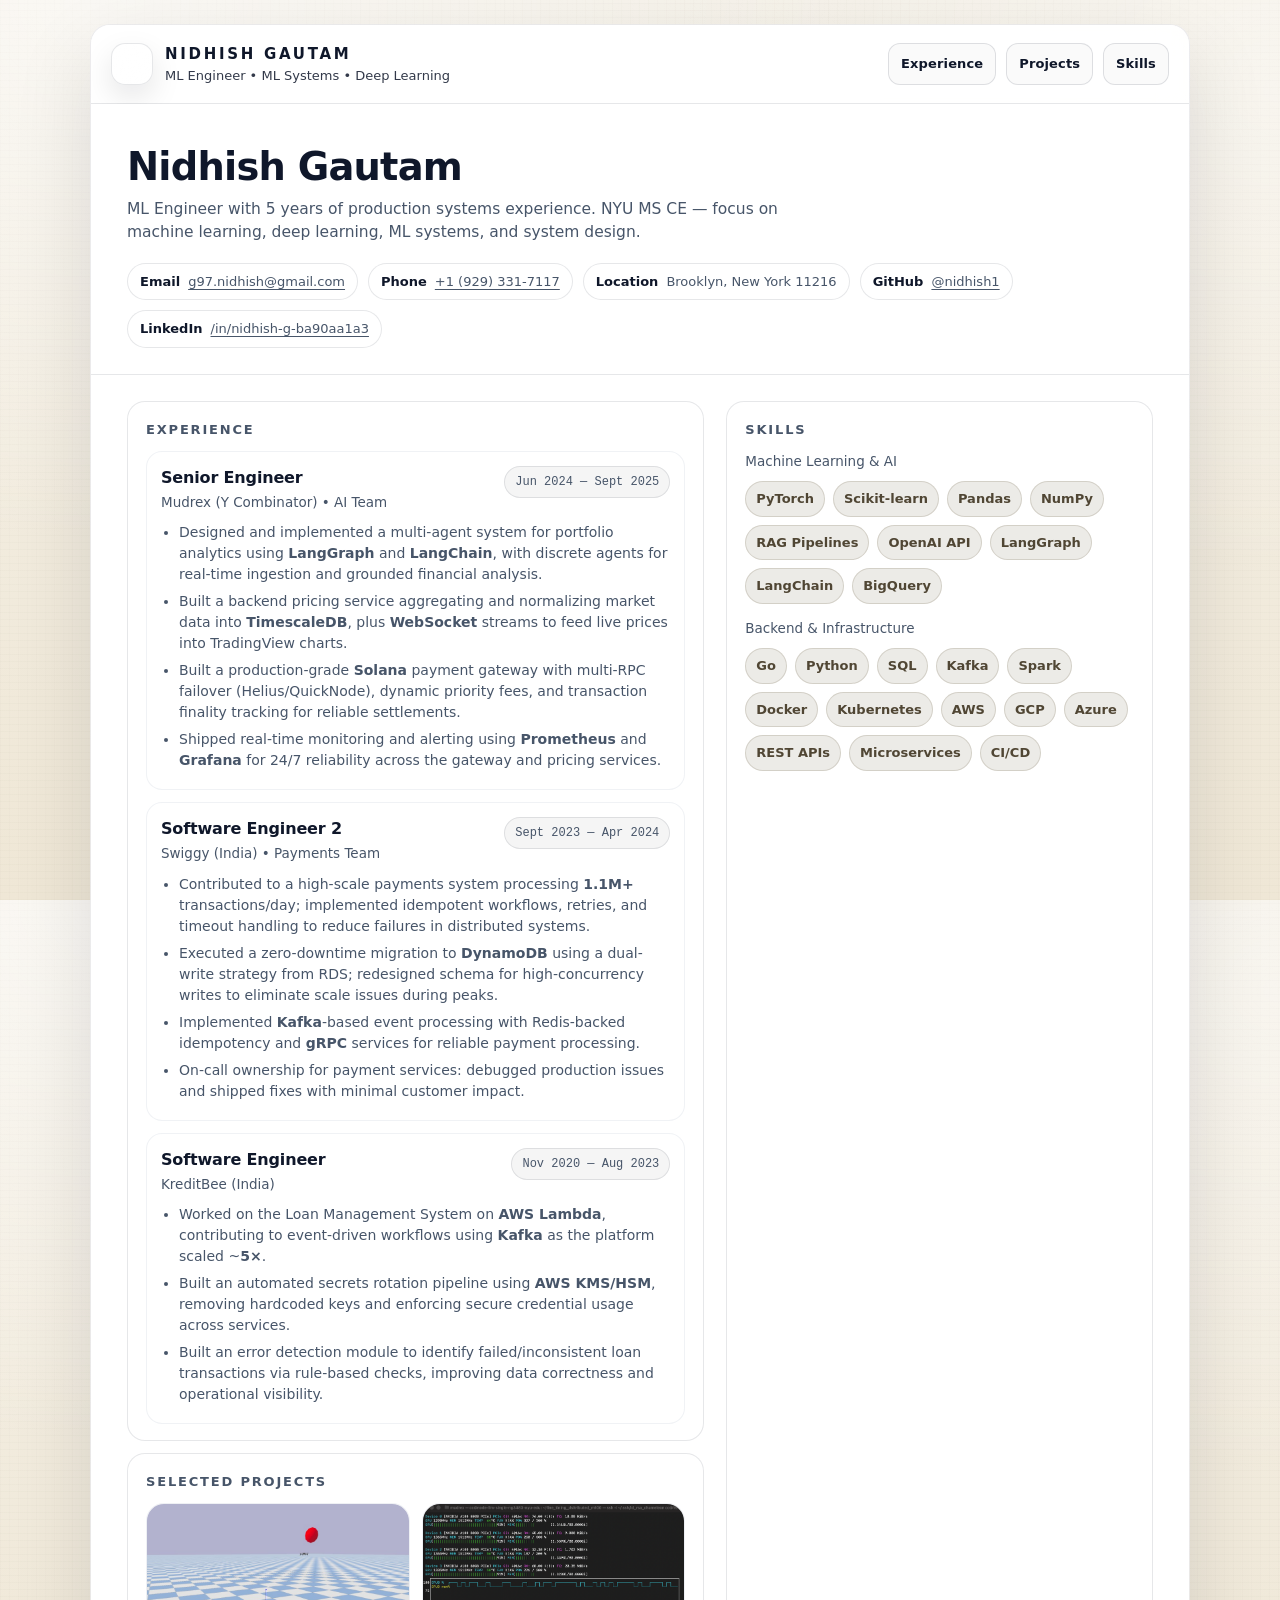
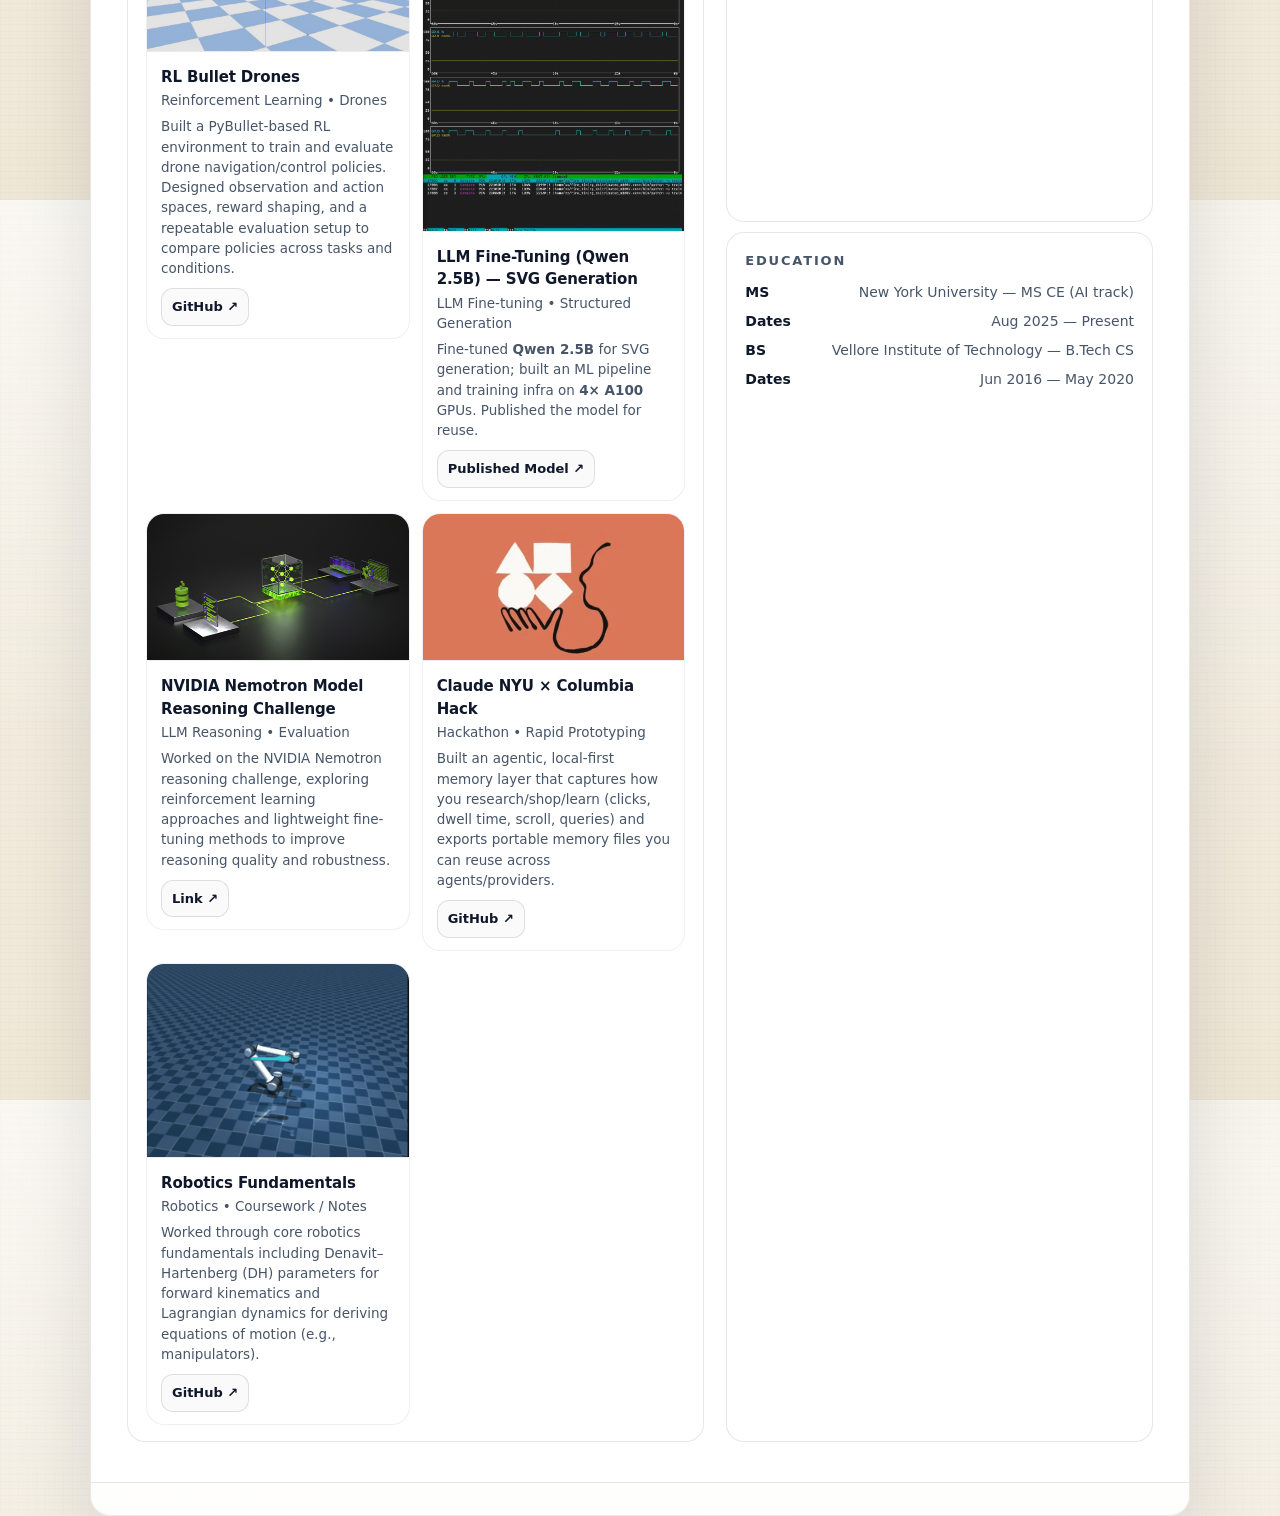
==== index.html @ 2f648dee "Update NYU degree wording" ====
<!DOCTYPE html>
<html lang="en">
<head>
  <meta charset="UTF-8" />
  <meta name="viewport" content="width=device-width, initial-scale=1" />
  <meta name="description" content="Professional resume website template." />
  <meta http-equiv="Cache-Control" content="no-store" />
  <meta http-equiv="Pragma" content="no-cache" />
  <title>Nidhish Gautam — Resume</title>
  <style>
    :root {
      color-scheme: light;
      --bg: #f5f1e8;
      --bg2: #efe7d6;
      --surface: rgba(255, 255, 255, 0.92);
      --surface2: rgba(255, 255, 255, 0.86);
      --text: #0f172a;
      --muted: #475569;
      --border: rgba(15, 23, 42, 0.1);
      --shadow: 0 30px 80px rgba(2, 6, 23, 0.12);
      --brand: #7c6f57;
      --brand2: #6a5f4a;
      --chip: rgba(124, 111, 87, 0.14);
      --chipBorder: rgba(124, 111, 87, 0.22);
      --ring: rgba(124, 111, 87, 0.35);
      --radius: 20px;
      --mono: ui-monospace, SFMono-Regular, Menlo, Monaco, Consolas, "Liberation Mono", "Courier New", monospace;
      --sans: ui-sans-serif, system-ui, -apple-system, Segoe UI, Roboto, Helvetica, Arial, "Apple Color Emoji", "Segoe UI Emoji";
    }

    * { box-sizing: border-box; }
    html, body { height: 100%; }
    body {
      margin: 0;
      font-family: var(--sans);
      color: var(--text);
      line-height: 1.5;
      background:
        radial-gradient(1200px 900px at 10% 0%, rgba(255, 255, 255, 0.55), transparent 60%),
        radial-gradient(1000px 800px at 100% 10%, rgba(255, 255, 255, 0.35), transparent 60%),
        repeating-linear-gradient(0deg, rgba(124, 111, 87, 0.028) 0 1px, transparent 1px 7px),
        repeating-linear-gradient(90deg, rgba(124, 111, 87, 0.02) 0 1px, transparent 1px 9px),
        linear-gradient(180deg, var(--bg), var(--bg2));
      padding: 24px;
    }

    a { color: inherit; text-decoration-thickness: 1px; text-underline-offset: 3px; }
    a:focus-visible, button:focus-visible {
      outline: 3px solid var(--ring);
      outline-offset: 2px;
      border-radius: 10px;
    }

    .wrap {
      max-width: 1100px;
      margin: 0 auto;
      border-radius: var(--radius);
      overflow: clip;
      box-shadow: var(--shadow);
      border: 1px solid rgba(15, 23, 42, 0.08);
      background:
        radial-gradient(900px 600px at 20% 0%, rgba(255, 255, 255, 0.9), rgba(255, 255, 255, 0.55)),
        linear-gradient(180deg, rgba(255, 255, 255, 0.75), rgba(255, 255, 255, 0.35));
    }

    .topbar {
      display: flex;
      justify-content: space-between;
      gap: 14px;
      align-items: center;
      padding: 18px 20px;
      background: rgba(255, 255, 255, 0.75);
      color: var(--text);
      backdrop-filter: blur(14px);
      border-bottom: 1px solid var(--border);
    }

    .brand {
      display: flex;
      align-items: center;
      gap: 12px;
      min-width: 0;
    }

    .mark {
      width: 42px;
      height: 42px;
      border-radius: 14px;
      background: radial-gradient(circle at 30% 30%, rgba(255, 255, 255, 0.95), rgba(255, 255, 255, 0.55));
      border: 1px solid rgba(15, 23, 42, 0.10);
      box-shadow: 0 12px 30px rgba(2, 6, 23, 0.10);
      flex: 0 0 auto;
    }

    .brand h1 {
      margin: 0;
      font-size: 15px;
      letter-spacing: 0.18em;
      text-transform: uppercase;
      white-space: nowrap;
      overflow: hidden;
      text-overflow: ellipsis;
    }

    .brand p {
      margin: 0;
      font-size: 13px;
      opacity: 0.85;
      white-space: nowrap;
      overflow: hidden;
      text-overflow: ellipsis;
    }

    .actions {
      display: flex;
      align-items: center;
      gap: 10px;
      flex-wrap: wrap;
      justify-content: flex-end;
    }

    .btn {
      appearance: none;
      border: 1px solid rgba(15, 23, 42, 0.12);
      background: rgba(2, 6, 23, 0.02);
      color: var(--text);
      padding: 10px 12px;
      border-radius: 12px;
      font-size: 13px;
      font-weight: 600;
      letter-spacing: 0.01em;
      cursor: pointer;
      transition: transform 120ms ease, background 120ms ease, border-color 120ms ease;
      text-decoration: none;
      display: inline-flex;
      align-items: center;
      gap: 8px;
    }

    .btn:hover { transform: translateY(-1px); background: rgba(2, 6, 23, 0.04); border-color: rgba(124, 111, 87, 0.28); }
    .btn.primary {
      background: rgba(2, 6, 23, 0.06);
      border-color: rgba(15, 23, 42, 0.14);
      color: var(--text);
    }

    .sheet {
      background: var(--surface);
      backdrop-filter: blur(18px);
    }

    .hero {
      padding: 42px 36px 26px;
      border-bottom: 1px solid var(--border);
    }

    .hero h2 {
      margin: 0;
      font-size: clamp(28px, 3vw, 40px);
      line-height: 1.1;
      letter-spacing: -0.02em;
    }

    .hero .headline {
      margin-top: 10px;
      max-width: 70ch;
      color: var(--muted);
      font-size: 15.5px;
    }

    .meta {
      margin-top: 18px;
      display: flex;
      flex-wrap: wrap;
      gap: 10px;
    }

    .pill {
      display: inline-flex;
      align-items: center;
      gap: 8px;
      padding: 8px 12px;
      border-radius: 999px;
      background: rgba(255, 255, 255, 0.65);
      border: 1px solid var(--border);
      font-size: 13px;
      color: var(--muted);
    }

    .pill b { color: var(--text); font-weight: 650; }
    .pill code { font-family: var(--mono); font-size: 12px; }

    .grid {
      display: grid;
      grid-template-columns: 1.15fr 0.85fr;
      gap: 22px;
      padding: 26px 36px 40px;
    }

    .card {
      background: var(--surface2);
      border: 1px solid var(--border);
      border-radius: 18px;
      padding: 18px 18px 16px;
    }

    .card h3 {
      margin: 0 0 12px;
      font-size: 13px;
      text-transform: uppercase;
      letter-spacing: 0.14em;
      color: var(--muted);
    }

    .item {
      padding: 14px 14px 12px;
      border-radius: 16px;
      border: 1px solid rgba(148, 163, 184, 0.14);
      background: rgba(255, 255, 255, 0.72);
      transition: transform 140ms ease, box-shadow 140ms ease, border-color 140ms ease;
    }

    .item:hover { transform: translateY(-2px); box-shadow: 0 18px 60px rgba(2, 6, 23, 0.10); border-color: rgba(124, 111, 87, 0.28); }
    .item + .item { margin-top: 12px; }

    .row {
      display: flex;
      justify-content: space-between;
      align-items: flex-start;
      gap: 10px;
      flex-wrap: wrap;
    }

    .role { font-weight: 700; letter-spacing: -0.01em; }
    .place { color: var(--muted); font-size: 13.5px; margin-top: 2px; }
    .dates {
      font-family: var(--mono);
      font-size: 12px;
      color: var(--muted);
      background: rgba(2, 6, 23, 0.04);
      border: 1px solid var(--border);
      padding: 6px 10px;
      border-radius: 999px;
      white-space: nowrap;
    }

    .bullets {
      margin: 10px 0 0;
      padding: 0 0 0 18px;
      color: var(--muted);
      font-size: 14px;
    }

    .bullets li { margin: 6px 0; }
    .chips { display: flex; flex-wrap: wrap; gap: 8px; }
    .chip {
      display: inline-flex;
      align-items: center;
      padding: 7px 10px;
      border-radius: 999px;
      background: var(--chip);
      border: 1px solid var(--chipBorder);
      color: rgba(72, 61, 42, 0.95);
      font-size: 13px;
      font-weight: 650;
    }

    .projectsGrid {
      display: grid;
      grid-template-columns: repeat(auto-fit, minmax(240px, 1fr));
      gap: 12px;
      align-items: start;
    }

    .projectCard {
      border: 1px solid rgba(148, 163, 184, 0.16);
      border-radius: 18px;
      background: rgba(255, 255, 255, 0.78);
      overflow: clip;
      transition: transform 140ms ease, box-shadow 140ms ease, border-color 140ms ease;
    }

    .projectCard:hover {
      transform: translateY(-2px);
      box-shadow: 0 18px 60px rgba(2, 6, 23, 0.10);
      border-color: rgba(124, 111, 87, 0.28);
    }

    .projectThumb {
      aspect-ratio: 16 / 9;
      border-bottom: 1px solid rgba(15, 23, 42, 0.08);
      background:
        radial-gradient(900px 400px at 20% 0%, rgba(255, 255, 255, 0.8), rgba(255, 255, 255, 0.2)),
        repeating-linear-gradient(0deg, rgba(124, 111, 87, 0.03) 0 1px, transparent 1px 7px),
        repeating-linear-gradient(90deg, rgba(124, 111, 87, 0.02) 0 1px, transparent 1px 9px),
        linear-gradient(180deg, rgba(255, 255, 255, 0.55), rgba(255, 255, 255, 0.25));
      display: grid;
      place-items: center;
      color: rgba(71, 85, 105, 0.95);
      font-weight: 750;
      letter-spacing: 0.08em;
      text-transform: uppercase;
      font-size: 12px;
    }

    .projectThumb img {
      width: 100%;
      height: 100%;
      object-fit: cover;
      display: block;
    }

    .projectBody { padding: 14px 14px 12px; }
    .projectTitle { margin: 0; font-size: 15px; letter-spacing: -0.01em; }
    .projectNote {
      margin: 6px 0 0;
      color: var(--muted);
      font-size: 13.5px;
      display: block;
      overflow: visible;
    }
    .projectMeta { margin-top: 10px; display: flex; flex-wrap: wrap; gap: 8px; }
    .projectLink {
      display: inline-flex;
      align-items: center;
      gap: 8px;
      padding: 8px 10px;
      border-radius: 12px;
      border: 1px solid rgba(15, 23, 42, 0.12);
      background: rgba(2, 6, 23, 0.02);
      color: var(--text);
      text-decoration: none;
      font-size: 13px;
      font-weight: 650;
      transition: background 120ms ease, border-color 120ms ease, transform 120ms ease;
    }
    .projectLink:hover { background: rgba(2, 6, 23, 0.04); border-color: rgba(124, 111, 87, 0.28); transform: translateY(-1px); }

    .twoCol { display: grid; grid-template-columns: 1fr; gap: 12px; }
    .mini { display: grid; gap: 10px; }

    .kv {
      display: grid;
      gap: 8px;
      font-size: 14px;
      color: var(--muted);
    }

    .kv .line { display: flex; align-items: baseline; justify-content: space-between; gap: 12px; }
    .kv .k { font-weight: 700; color: var(--text); }

    .footer {
      padding: 16px 20px;
      border-top: 1px solid var(--border);
      background: rgba(255, 255, 255, 0.75);
      color: var(--muted);
      display: flex;
      justify-content: space-between;
      gap: 10px;
      flex-wrap: wrap;
      backdrop-filter: blur(14px);
      font-size: 13px;
    }

    .footer code { font-family: var(--mono); font-size: 12px; }

    @media (max-width: 920px) {
      .grid { grid-template-columns: 1fr; }
      .hero { padding: 36px 18px 22px; }
      .grid { padding: 22px 18px 34px; }
    }

    @media print {
      body { background: white; padding: 0; }
      .wrap { box-shadow: none; border: none; }
      .topbar, .footer { display: none; }
      .sheet { background: white; }
      .card { background: white; }
      .item { background: white; box-shadow: none; }
      a { text-decoration: none; }
    }
  </style>
</head>
<body>
  <div class="wrap">
    <header class="topbar" role="banner" aria-label="Top navigation">
      <div class="brand">
        <div class="mark" aria-hidden="true"></div>
        <div style="min-width:0">
          <h1>Nidhish Gautam</h1>
          <p>ML Engineer • ML Systems • Deep Learning</p>
        </div>
      </div>
            <nav class="actions" aria-label="Quick actions">
              <a class="btn" href="#work">Experience</a>
              <a class="btn" href="#projects">Projects</a>
              <a class="btn" href="#skills">Skills</a>
            </nav>
          </header>

    <main class="sheet" role="main">
      <section class="hero" aria-label="Summary">
        <h2>Nidhish Gautam</h2>
        <p class="headline">
          ML Engineer with 5 years of production systems experience. NYU MS CE — focus on machine learning, deep learning, ML systems, and system design.
        </p>
        <div class="meta" aria-label="Contact details">
          <span class="pill"><b>Email</b> <a href="mailto:g97.nidhish@gmail.com">g97.nidhish@gmail.com</a></span>
          <span class="pill"><b>Phone</b> <a href="tel:+19293317117">+1 (929) 331-7117</a></span>
          <span class="pill"><b>Location</b> Brooklyn, New York 11216</span>
          <span class="pill"><b>GitHub</b> <a href="https://github.com/nidhish1" target="_blank" rel="noreferrer">@nidhish1</a></span>
          <span class="pill"><b>LinkedIn</b> <a href="https://www.linkedin.com/in/nidhish-g-ba90aa1a3" target="_blank" rel="noreferrer">/in/nidhish-g-ba90aa1a3</a></span>
        </div>
      </section>

      <section class="grid" aria-label="Main content">
        <div class="twoCol">
          <section class="card" id="work" aria-label="Experience">
            <h3>Experience</h3>

            <article class="item">
              <div class="row">
                <div>
                  <div class="role">Senior Engineer</div>
                  <div class="place">Mudrex (Y Combinator) • AI Team</div>
                </div>
                <div class="dates">Jun 2024 — Sept 2025</div>
              </div>
              <ul class="bullets">
                <li>Designed and implemented a multi-agent system for portfolio analytics using <b>LangGraph</b> and <b>LangChain</b>, with discrete agents for real-time ingestion and grounded financial analysis.</li>
                <li>Built a backend pricing service aggregating and normalizing market data into <b>TimescaleDB</b>, plus <b>WebSocket</b> streams to feed live prices into TradingView charts.</li>
                <li>Built a production-grade <b>Solana</b> payment gateway with multi-RPC failover (Helius/QuickNode), dynamic priority fees, and transaction finality tracking for reliable settlements.</li>
                <li>Shipped real-time monitoring and alerting using <b>Prometheus</b> and <b>Grafana</b> for 24/7 reliability across the gateway and pricing services.</li>
              </ul>
            </article>

            <article class="item">
              <div class="row">
                <div>
                  <div class="role">Software Engineer 2</div>
                  <div class="place">Swiggy (India) • Payments Team</div>
                </div>
                <div class="dates">Sept 2023 — Apr 2024</div>
              </div>
              <ul class="bullets">
                <li>Contributed to a high-scale payments system processing <b>1.1M+</b> transactions/day; implemented idempotent workflows, retries, and timeout handling to reduce failures in distributed systems.</li>
                <li>Executed a zero-downtime migration to <b>DynamoDB</b> using a dual-write strategy from RDS; redesigned schema for high-concurrency writes to eliminate scale issues during peaks.</li>
                <li>Implemented <b>Kafka</b>-based event processing with Redis-backed idempotency and <b>gRPC</b> services for reliable payment processing.</li>
                <li>On-call ownership for payment services: debugged production issues and shipped fixes with minimal customer impact.</li>
              </ul>
            </article>

            <article class="item">
              <div class="row">
                <div>
                  <div class="role">Software Engineer</div>
                  <div class="place">KreditBee (India)</div>
                </div>
                <div class="dates">Nov 2020 — Aug 2023</div>
              </div>
              <ul class="bullets">
                <li>Worked on the Loan Management System on <b>AWS Lambda</b>, contributing to event-driven workflows using <b>Kafka</b> as the platform scaled ~<b>5×</b>.</li>
                <li>Built an automated secrets rotation pipeline using <b>AWS KMS/HSM</b>, removing hardcoded keys and enforcing secure credential usage across services.</li>
                <li>Built an error detection module to identify failed/inconsistent loan transactions via rule-based checks, improving data correctness and operational visibility.</li>
              </ul>
            </article>
          </section>

          <section class="card" id="projects" aria-label="Projects">
            <h3>Selected Projects</h3>

            <div class="projectsGrid" aria-label="Project cards">
              <article class="projectCard">
                <div class="projectThumb">
                  <img src="assets/rl-bullet-drones.png" alt="RL Bullet Drones simulation screenshot" />
                </div>
                <div class="projectBody">
                  <h4 class="projectTitle">RL Bullet Drones</h4>
                  <div class="place">Reinforcement Learning • Drones</div>
                  <p class="projectNote">Built a PyBullet-based RL environment to train and evaluate drone navigation/control policies. Designed observation and action spaces, reward shaping, and a repeatable evaluation setup to compare policies across tasks and conditions.</p>
                  <div class="projectMeta" aria-label="Project links">
                    <a class="projectLink" href="https://github.com/nidhish1/bullet-drones" target="_blank" rel="noreferrer">GitHub ↗</a>
                  </div>
                </div>
              </article>

              <article class="projectCard">
                <div class="projectThumb">
                  <img src="assets/llm-fine-tune.png" alt="LLM fine-tuning project graphic" />
                </div>
                <div class="projectBody">
                  <h4 class="projectTitle">LLM Fine-Tuning (Qwen 2.5B) — SVG Generation</h4>
                  <div class="place">LLM Fine-tuning • Structured Generation</div>
                  <p class="projectNote">Fine-tuned <b>Qwen 2.5B</b> for SVG generation; built an ML pipeline and training infra on <b>4× A100</b> GPUs. Published the model for reuse.</p>
                  <div class="projectMeta" aria-label="Project links">
                    <a class="projectLink" href="https://www.kaggle.com/models/nidhish1010/finetune-svg-ng" target="_blank" rel="noreferrer">Published Model ↗</a>
                  </div>
                </div>
              </article>

              <article class="projectCard">
                <div class="projectThumb">
                  <img src="assets/nemotron-header.png" alt="NVIDIA Nemotron challenge header" />
                </div>
                <div class="projectBody">
                  <h4 class="projectTitle">NVIDIA Nemotron Model Reasoning Challenge</h4>
                  <div class="place">LLM Reasoning • Evaluation</div>
                  <p class="projectNote">Worked on the NVIDIA Nemotron reasoning challenge, exploring reinforcement learning approaches and lightweight fine-tuning methods to improve reasoning quality and robustness.</p>
                  <div class="projectMeta" aria-label="Project links">
                    <a class="projectLink" href="#" target="_blank" rel="noreferrer">Link ↗</a>
                  </div>
                </div>
              </article>

              <article class="projectCard">
                <div class="projectThumb">
                  <img src="assets/claude-nyu-columbia-hack.png" alt="Claude NYU × Columbia Hack project header" />
                </div>
                <div class="projectBody">
                  <h4 class="projectTitle">Claude NYU × Columbia Hack</h4>
                  <div class="place">Hackathon • Rapid Prototyping</div>
                  <p class="projectNote">Built an agentic, local-first memory layer that captures how you research/shop/learn (clicks, dwell time, scroll, queries) and exports portable memory files you can reuse across agents/providers.</p>
                  <div class="projectMeta" aria-label="Project links">
                    <a class="projectLink" href="https://github.com/nidhish1/nyuXcolumbiaHack" target="_blank" rel="noreferrer">GitHub ↗</a>
                  </div>
                </div>
              </article>

              <article class="projectCard">
                <div class="projectThumb">
                  <img src="assets/foundation-of-robotics.png" alt="Foundation of Robotics project screenshot" />
                </div>
                <div class="projectBody">
                  <h4 class="projectTitle">Robotics Fundamentals</h4>
                  <div class="place">Robotics • Coursework / Notes</div>
                  <p class="projectNote">Worked through core robotics fundamentals including Denavit–Hartenberg (DH) parameters for forward kinematics and Lagrangian dynamics for deriving equations of motion (e.g., manipulators).</p>
                  <div class="projectMeta" aria-label="Project links">
                    <a class="projectLink" href="https://github.com/nidhish1/foundation-of-robotics" target="_blank" rel="noreferrer">GitHub ↗</a>
                  </div>
                </div>
              </article>

            </div>
          </section>
        </div>

        <aside class="mini" aria-label="Sidebar">
          <section class="card" id="skills" aria-label="Skills">
            <h3>Skills</h3>
            <div class="place" style="margin:0 0 10px">Machine Learning &amp; AI</div>
            <div class="chips" aria-label="Machine learning and AI skills">
              <span class="chip">PyTorch</span>
              <span class="chip">Scikit-learn</span>
              <span class="chip">Pandas</span>
              <span class="chip">NumPy</span>
              <span class="chip">RAG Pipelines</span>
              <span class="chip">OpenAI API</span>
              <span class="chip">LangGraph</span>
              <span class="chip">LangChain</span>
              <span class="chip">BigQuery</span>
            </div>

            <div class="place" style="margin:14px 0 10px">Backend &amp; Infrastructure</div>
            <div class="chips" aria-label="Backend and infrastructure skills">
              <span class="chip">Go</span>
              <span class="chip">Python</span>
              <span class="chip">SQL</span>
              <span class="chip">Kafka</span>
              <span class="chip">Spark</span>
              <span class="chip">Docker</span>
              <span class="chip">Kubernetes</span>
              <span class="chip">AWS</span>
              <span class="chip">GCP</span>
              <span class="chip">Azure</span>
              <span class="chip">REST APIs</span>
              <span class="chip">Microservices</span>
              <span class="chip">CI/CD</span>
            </div>
          </section>

          <section class="card" aria-label="Education">
            <h3>Education</h3>
            <div class="kv">
              <div class="line"><span class="k">MS</span><span>New York University — MS CE (AI track)</span></div>
              <div class="line"><span class="k">Dates</span><span>Aug 2025 — Present</span></div>
              <div class="line"><span class="k">BS</span><span>Vellore Institute of Technology — B.Tech CS</span></div>
              <div class="line"><span class="k">Dates</span><span>Jun 2016 — May 2020</span></div>
            </div>
          </section>

        </aside>
      </section>
    </main>

    <footer class="footer" role="contentinfo">
    </footer>
  </div>
</body>
</html>
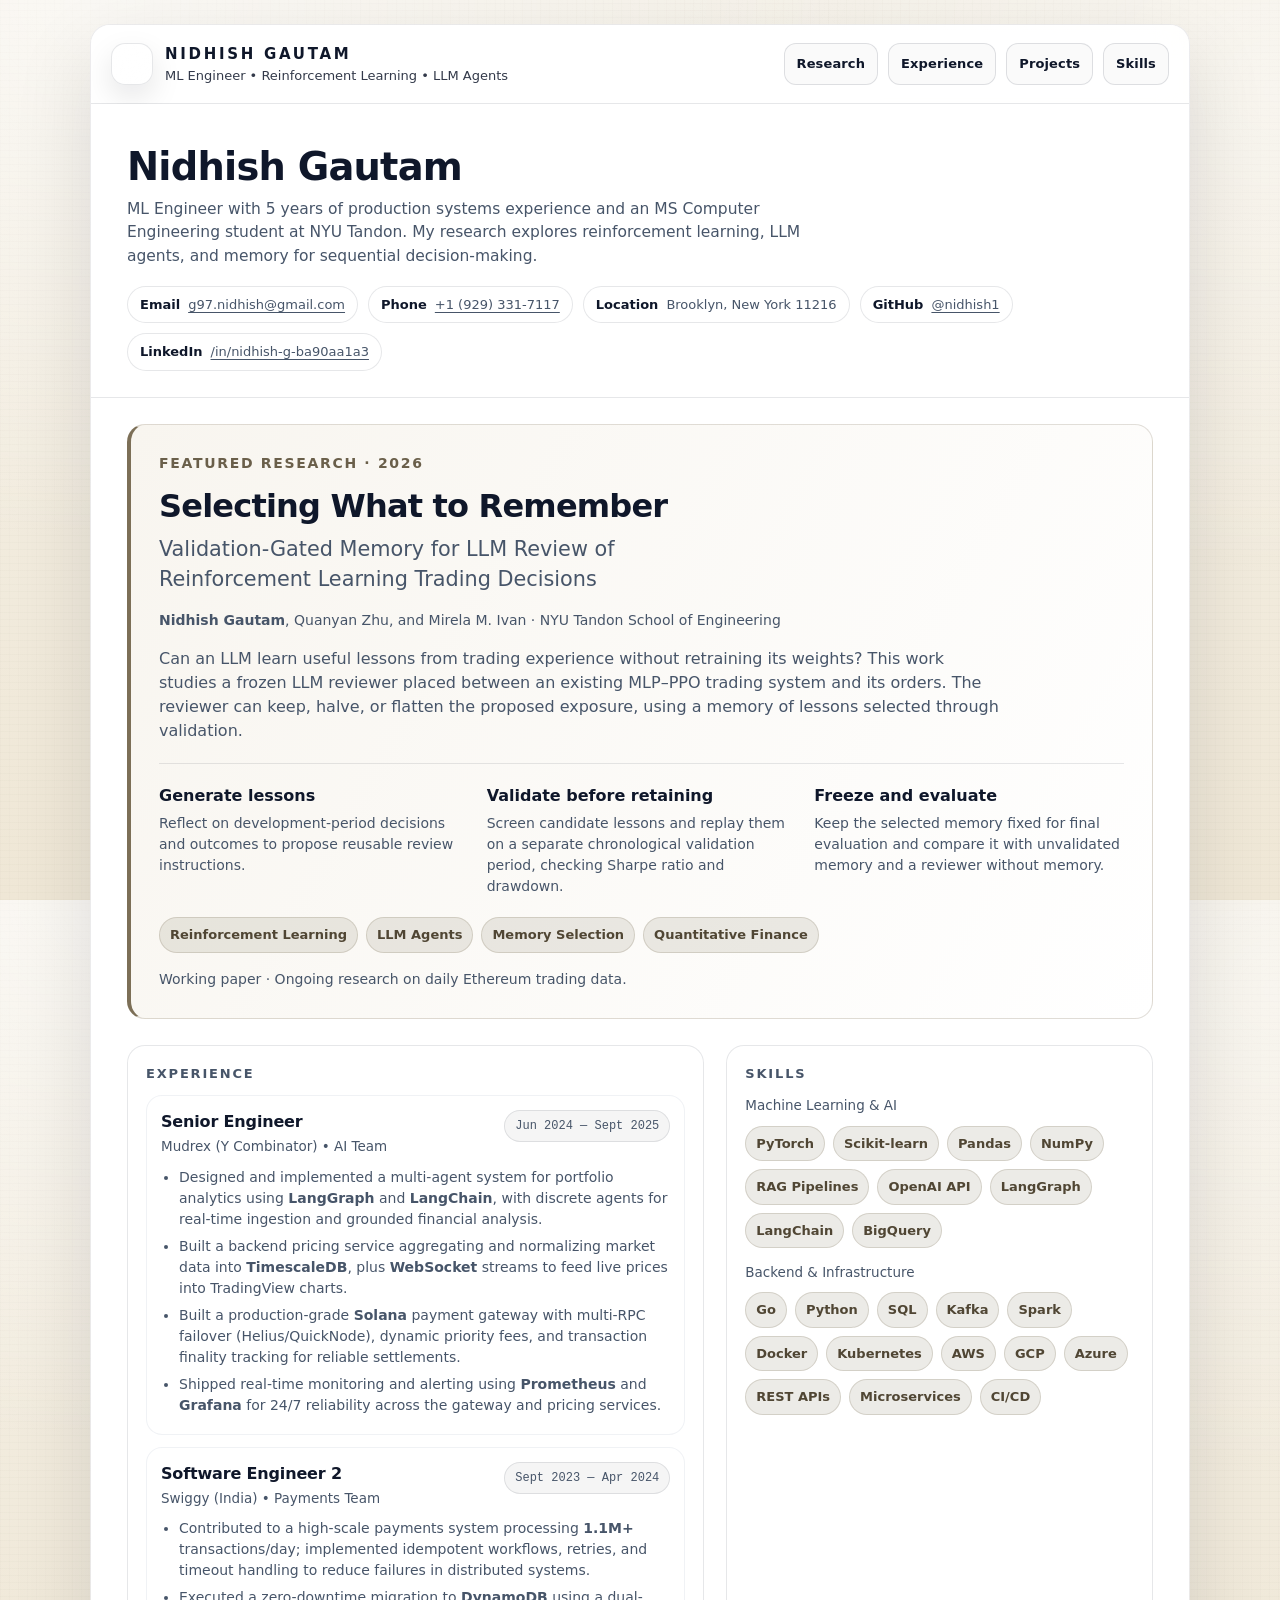
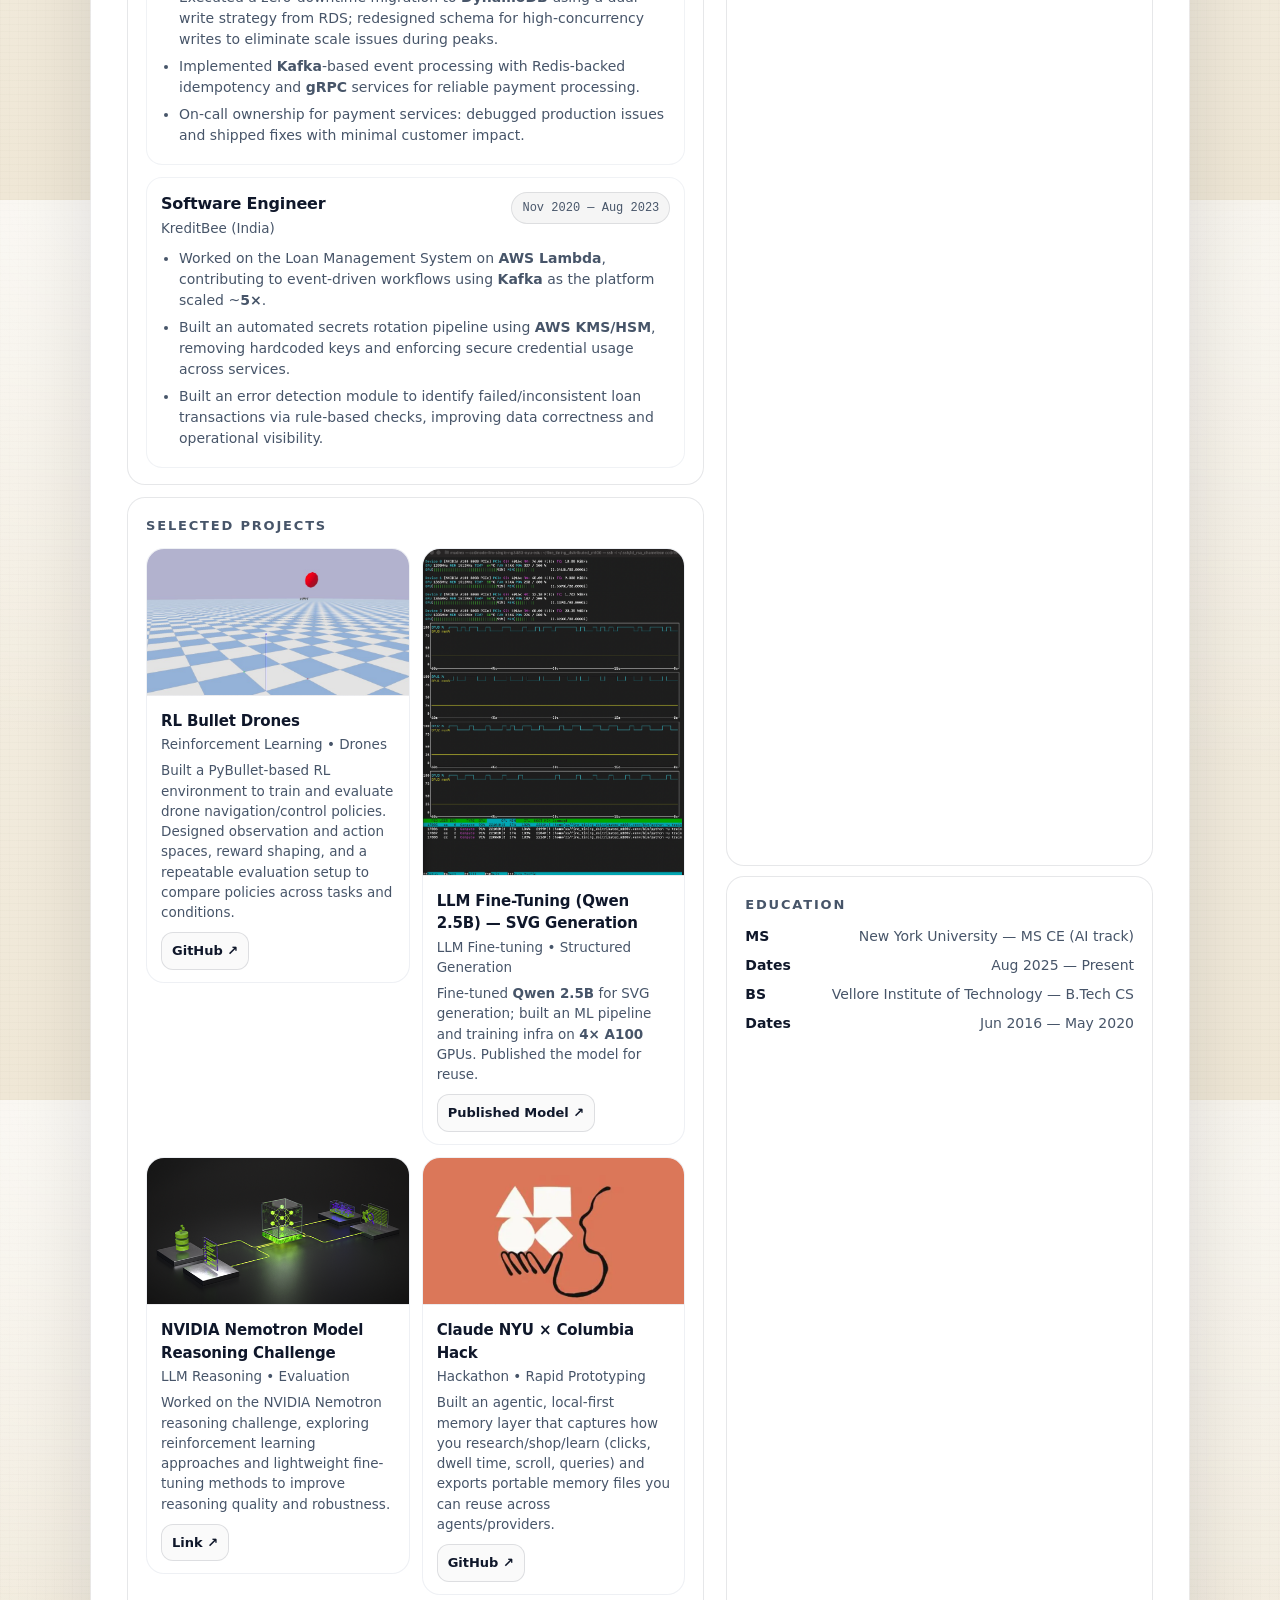
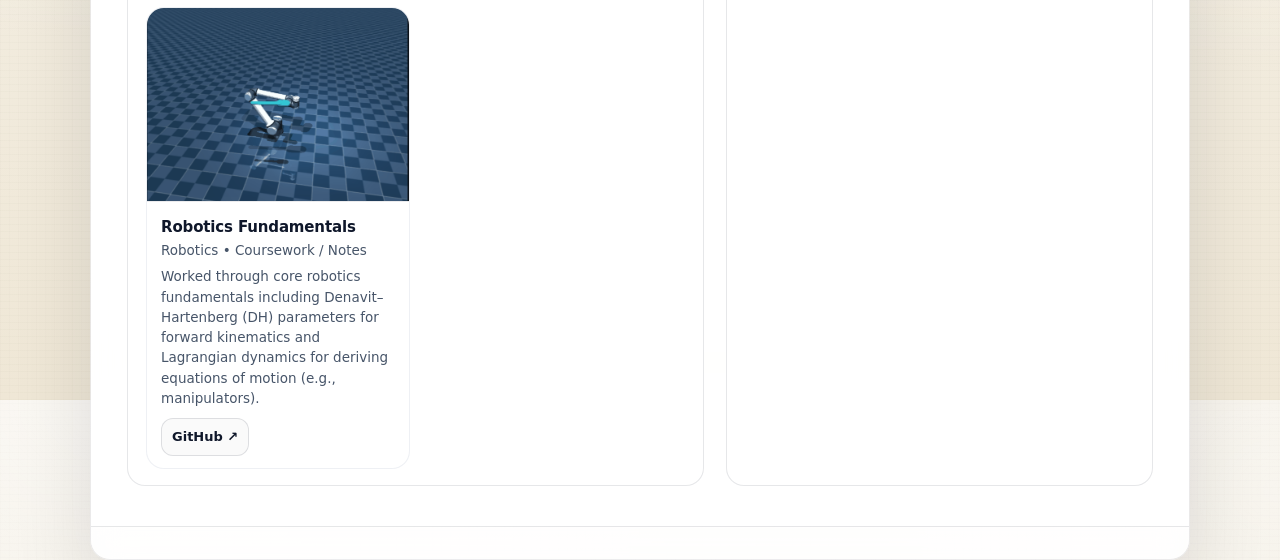
==== commit 8d404ebe: "Feature validation-gated LLM memory research above experience" ====
--- a/index.html
+++ b/index.html
@@ -3,10 +3,10 @@
 <head>
   <meta charset="UTF-8" />
   <meta name="viewport" content="width=device-width, initial-scale=1" />
-  <meta name="description" content="Professional resume website template." />
+  <meta name="description" content="Nidhish Gautam — ML engineer and NYU researcher working on reinforcement learning, LLM agents, and validation-gated memory for trading." />
   <meta http-equiv="Cache-Control" content="no-store" />
   <meta http-equiv="Pragma" content="no-cache" />
-  <title>Nidhish Gautam — Resume</title>
+  <title>Nidhish Gautam — Research &amp; Engineering</title>
   <style>
     :root {
       color-scheme: light;
@@ -379,6 +379,21 @@
       .item { background: white; box-shadow: none; }
       a { text-decoration: none; }
     }
+
+    .research { margin: 26px 36px 0; padding: 28px; border: 1px solid var(--chipBorder); border-left: 4px solid var(--brand); border-radius: 18px; background: linear-gradient(120deg, #f8f5ef, #fff); }
+    .research-label { margin: 0 0 12px; color: var(--brand2); font-size: 14px; font-weight: 700; letter-spacing: .12em; text-transform: uppercase; }
+    .research h3 { max-width: 40ch; margin: 0; font-size: clamp(23px, 3vw, 32px); line-height: 1.25; letter-spacing: -.025em; text-wrap: balance; }
+    .research-subtitle { display: block; margin-top: 8px; font-size: .65em; font-weight: 500; letter-spacing: 0; line-height: 1.45; color: var(--muted); }
+    .research-authors { margin: 16px 0 8px; font-size: 14px; color: var(--muted); }
+    .research-summary { max-width: 83ch; font-size: 16px; color: var(--muted); }
+    .research-method { display: grid; grid-template-columns: repeat(3, minmax(0, 1fr)); gap: 18px; padding: 20px 0; margin: 20px 0 0; list-style: none; border-top: 1px solid var(--border); }
+    .research-method strong { display: block; margin-bottom: 5px; font-size: 16px; color: var(--text); }
+    .research-method li { font-size: 14px; color: var(--muted); }
+    .research-status { margin: 16px 0 0; font-size: 14px; color: var(--muted); }
+    @media (max-width: 920px) { .research { margin: 22px 18px 0; padding: 22px; } }
+    @media (max-width: 600px) { .topbar { flex-wrap: wrap; } .actions { justify-content: flex-start; } .research-method { grid-template-columns: 1fr; } }
+    @media print { .research { background: white; break-inside: avoid; } }
+
   </style>
 </head>
 <body>
@@ -388,10 +403,11 @@
         <div class="mark" aria-hidden="true"></div>
         <div style="min-width:0">
           <h1>Nidhish Gautam</h1>
-          <p>ML Engineer • ML Systems • Deep Learning</p>
+          <p>ML Engineer • Reinforcement Learning • LLM Agents</p>
         </div>
       </div>
             <nav class="actions" aria-label="Quick actions">
+              <a class="btn" href="#research">Research</a>
               <a class="btn" href="#work">Experience</a>
               <a class="btn" href="#projects">Projects</a>
               <a class="btn" href="#skills">Skills</a>
@@ -402,7 +418,7 @@
       <section class="hero" aria-label="Summary">
         <h2>Nidhish Gautam</h2>
         <p class="headline">
-          ML Engineer with 5 years of production systems experience. NYU MS CE — focus on machine learning, deep learning, ML systems, and system design.
+          ML Engineer with 5 years of production systems experience and an MS Computer Engineering student at NYU Tandon. My research explores reinforcement learning, LLM agents, and memory for sequential decision-making.
         </p>
         <div class="meta" aria-label="Contact details">
           <span class="pill"><b>Email</b> <a href="mailto:g97.nidhish@gmail.com">g97.nidhish@gmail.com</a></span>
@@ -411,6 +427,26 @@
           <span class="pill"><b>GitHub</b> <a href="https://github.com/nidhish1" target="_blank" rel="noreferrer">@nidhish1</a></span>
           <span class="pill"><b>LinkedIn</b> <a href="https://www.linkedin.com/in/nidhish-g-ba90aa1a3" target="_blank" rel="noreferrer">/in/nidhish-g-ba90aa1a3</a></span>
         </div>
+      </section>
+
+
+      <section class="research" id="research" aria-labelledby="research-title">
+        <p class="research-label">Featured research · 2026</p>
+        <h3 id="research-title">Selecting What to Remember<span class="research-subtitle">Validation-Gated Memory for LLM Review of Reinforcement Learning Trading Decisions</span></h3>
+        <p class="research-authors"><strong>Nidhish Gautam</strong>, Quanyan Zhu, and Mirela M. Ivan · NYU Tandon School of Engineering</p>
+        <p class="research-summary">Can an LLM learn useful lessons from trading experience without retraining its weights? This work studies a frozen LLM reviewer placed between an existing MLP–PPO trading system and its orders. The reviewer can keep, halve, or flatten the proposed exposure, using a memory of lessons selected through validation.</p>
+        <ol class="research-method" aria-label="Research approach">
+          <li><strong>Generate lessons</strong>Reflect on development-period decisions and outcomes to propose reusable review instructions.</li>
+          <li><strong>Validate before retaining</strong>Screen candidate lessons and replay them on a separate chronological validation period, checking Sharpe ratio and drawdown.</li>
+          <li><strong>Freeze and evaluate</strong>Keep the selected memory fixed for final evaluation and compare it with unvalidated memory and a reviewer without memory.</li>
+        </ol>
+        <div class="chips" aria-label="Research topics">
+          <span class="chip">Reinforcement Learning</span>
+          <span class="chip">LLM Agents</span>
+          <span class="chip">Memory Selection</span>
+          <span class="chip">Quantitative Finance</span>
+        </div>
+        <p class="research-status">Working paper · Ongoing research on daily Ethereum trading data.</p>
       </section>
 
       <section class="grid" aria-label="Main content">
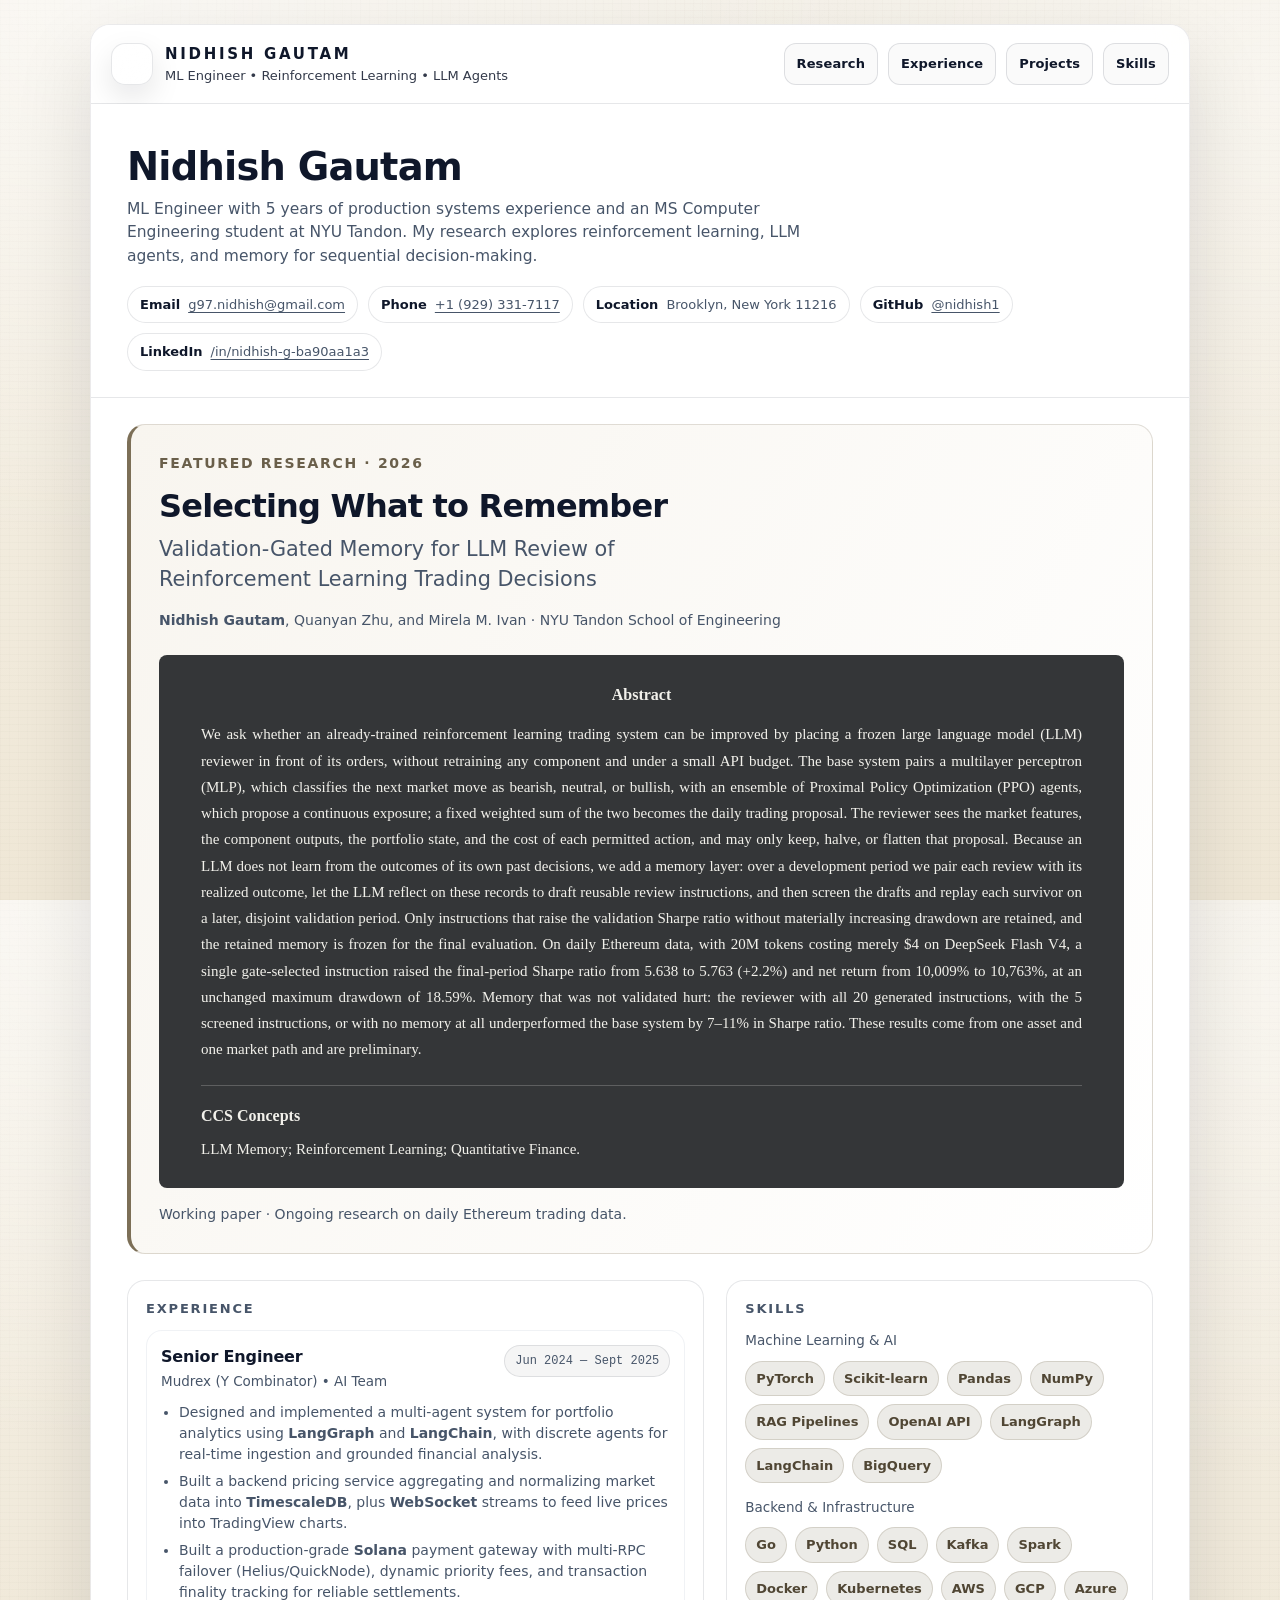
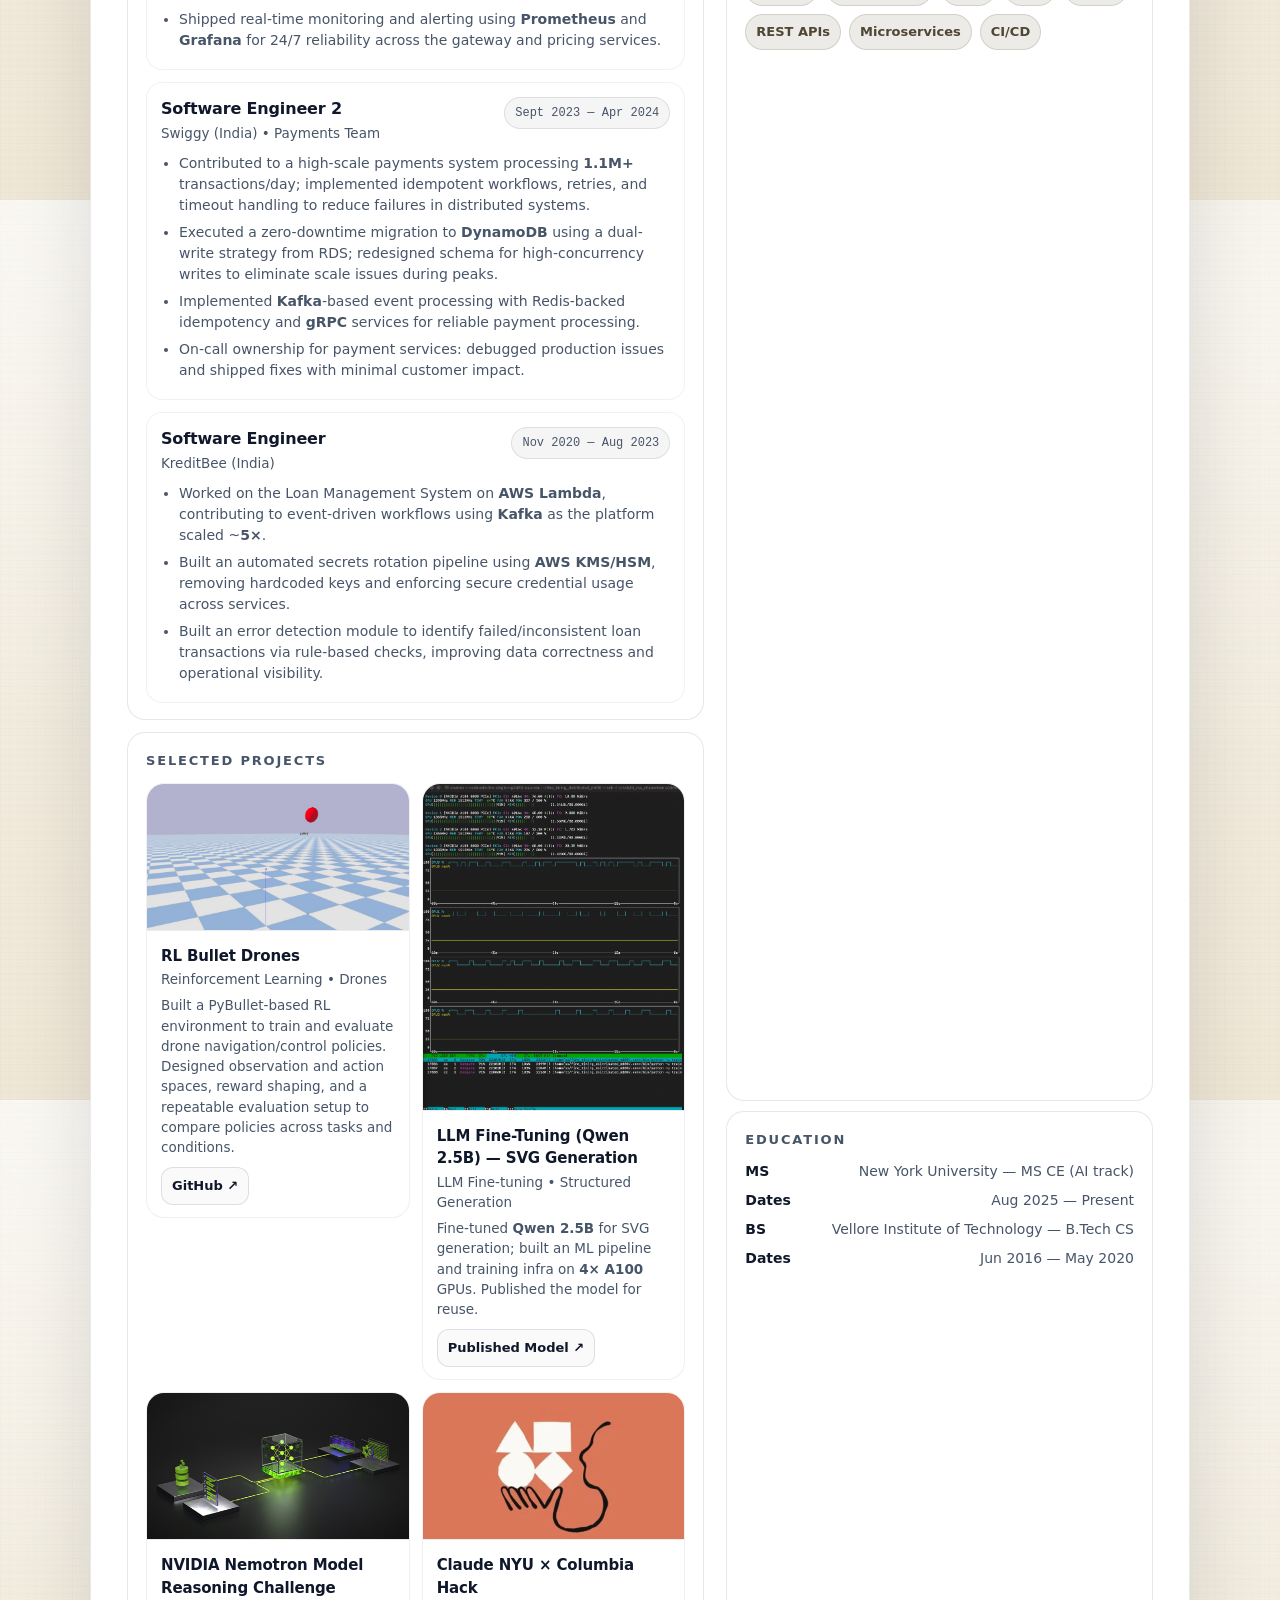
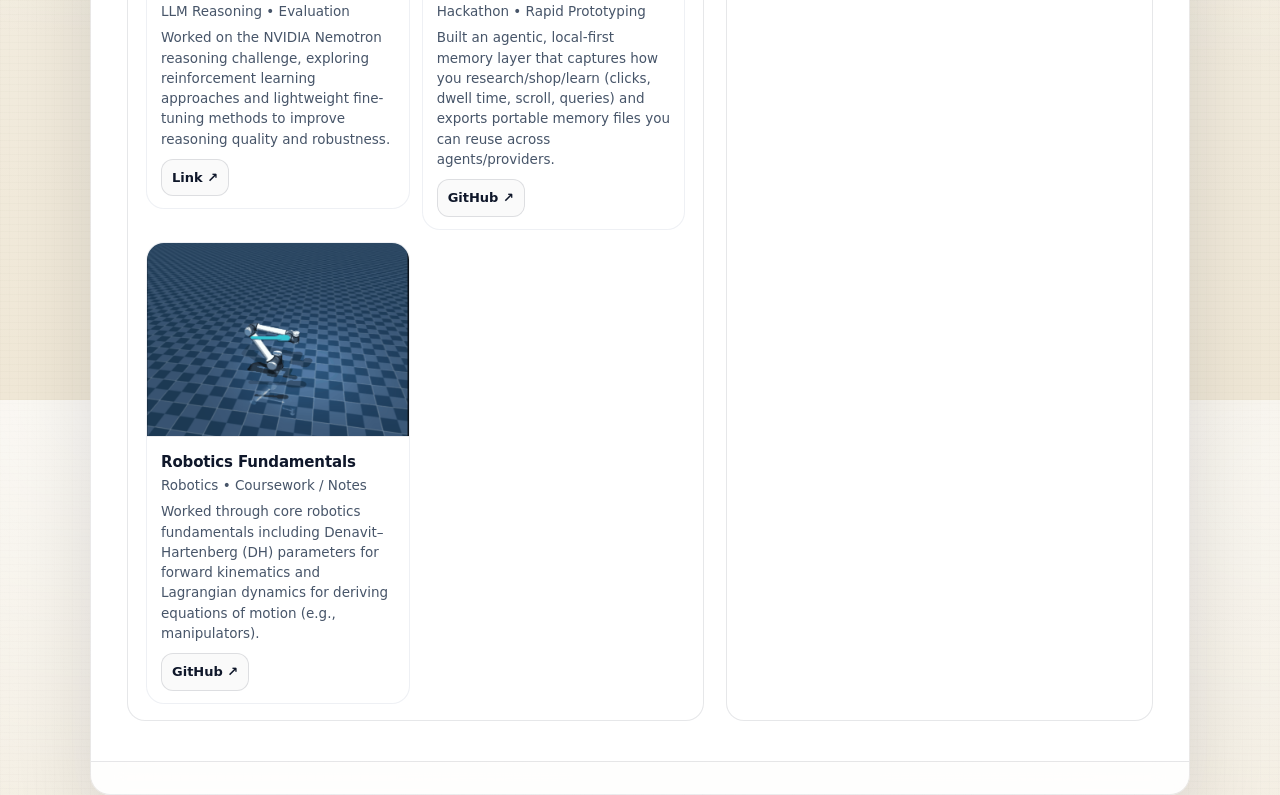
==== commit fa945eec: "Replace research overview with paper abstract and CCS concepts" ====
--- a/index.html
+++ b/index.html
@@ -394,6 +394,14 @@
     @media (max-width: 600px) { .topbar { flex-wrap: wrap; } .actions { justify-content: flex-start; } .research-method { grid-template-columns: 1fr; } }
     @media print { .research { background: white; break-inside: avoid; } }
 
+    .paper-abstract { margin: 24px 0 0; padding: 26px clamp(18px, 4vw, 42px); background: #343638; color: #f2f1eb; border-radius: 8px; font-family: "Latin Modern Roman", "Computer Modern", "CMU Serif", Georgia, "Times New Roman", serif; font-size: 0.9375rem; line-height: 1.75; }
+    .paper-abstract h4 { margin: 0 0 12px; text-align: center; font-size: 1rem; font-weight: 700; }
+    .paper-abstract p { margin: 0; text-align: justify; hyphens: auto; }
+    .ccs-concepts { margin-top: 22px; padding-top: 16px; border-top: 1px solid rgba(242, 241, 235, .22); }
+    .ccs-concepts h4, .ccs-concepts p { text-align: left; }
+    .ccs-concepts h4 { margin-bottom: 6px; }
+    @media (max-width: 600px) { .paper-abstract p { text-align: left; } }
+    @media print { .paper-abstract { background: white; color: black; border: 1px solid #ddd; } }
   </style>
 </head>
 <body>
@@ -434,17 +442,10 @@
         <p class="research-label">Featured research · 2026</p>
         <h3 id="research-title">Selecting What to Remember<span class="research-subtitle">Validation-Gated Memory for LLM Review of Reinforcement Learning Trading Decisions</span></h3>
         <p class="research-authors"><strong>Nidhish Gautam</strong>, Quanyan Zhu, and Mirela M. Ivan · NYU Tandon School of Engineering</p>
-        <p class="research-summary">Can an LLM learn useful lessons from trading experience without retraining its weights? This work studies a frozen LLM reviewer placed between an existing MLP–PPO trading system and its orders. The reviewer can keep, halve, or flatten the proposed exposure, using a memory of lessons selected through validation.</p>
-        <ol class="research-method" aria-label="Research approach">
-          <li><strong>Generate lessons</strong>Reflect on development-period decisions and outcomes to propose reusable review instructions.</li>
-          <li><strong>Validate before retaining</strong>Screen candidate lessons and replay them on a separate chronological validation period, checking Sharpe ratio and drawdown.</li>
-          <li><strong>Freeze and evaluate</strong>Keep the selected memory fixed for final evaluation and compare it with unvalidated memory and a reviewer without memory.</li>
-        </ol>
-        <div class="chips" aria-label="Research topics">
-          <span class="chip">Reinforcement Learning</span>
-          <span class="chip">LLM Agents</span>
-          <span class="chip">Memory Selection</span>
-          <span class="chip">Quantitative Finance</span>
+        <div class="paper-abstract" aria-labelledby="abstract-heading">
+          <h4 id="abstract-heading">Abstract</h4>
+          <p>We ask whether an already-trained reinforcement learning trading system can be improved by placing a frozen large language model (LLM) reviewer in front of its orders, without retraining any component and under a small API budget. The base system pairs a multilayer perceptron (MLP), which classifies the next market move as bearish, neutral, or bullish, with an ensemble of Proximal Policy Optimization (PPO) agents, which propose a continuous exposure; a fixed weighted sum of the two becomes the daily trading proposal. The reviewer sees the market features, the component outputs, the portfolio state, and the cost of each permitted action, and may only keep, halve, or flatten that proposal. Because an LLM does not learn from the outcomes of its own past decisions, we add a memory layer: over a development period we pair each review with its realized outcome, let the LLM reflect on these records to draft reusable review instructions, and then screen the drafts and replay each survivor on a later, disjoint validation period. Only instructions that raise the validation Sharpe ratio without materially increasing drawdown are retained, and the retained memory is frozen for the final evaluation. On daily Ethereum data, with 20M tokens costing merely $4 on DeepSeek Flash V4, a single gate-selected instruction raised the final-period Sharpe ratio from 5.638 to 5.763 (+2.2%) and net return from 10,009% to 10,763%, at an unchanged maximum drawdown of 18.59%. Memory that was not validated hurt: the reviewer with all 20 generated instructions, with the 5 screened instructions, or with no memory at all underperformed the base system by 7–11% in Sharpe ratio. These results come from one asset and one market path and are preliminary.</p>
+          <div class="ccs-concepts"><h4>CCS Concepts</h4><p>LLM Memory; Reinforcement Learning; Quantitative Finance.</p></div>
         </div>
         <p class="research-status">Working paper · Ongoing research on daily Ethereum trading data.</p>
       </section>
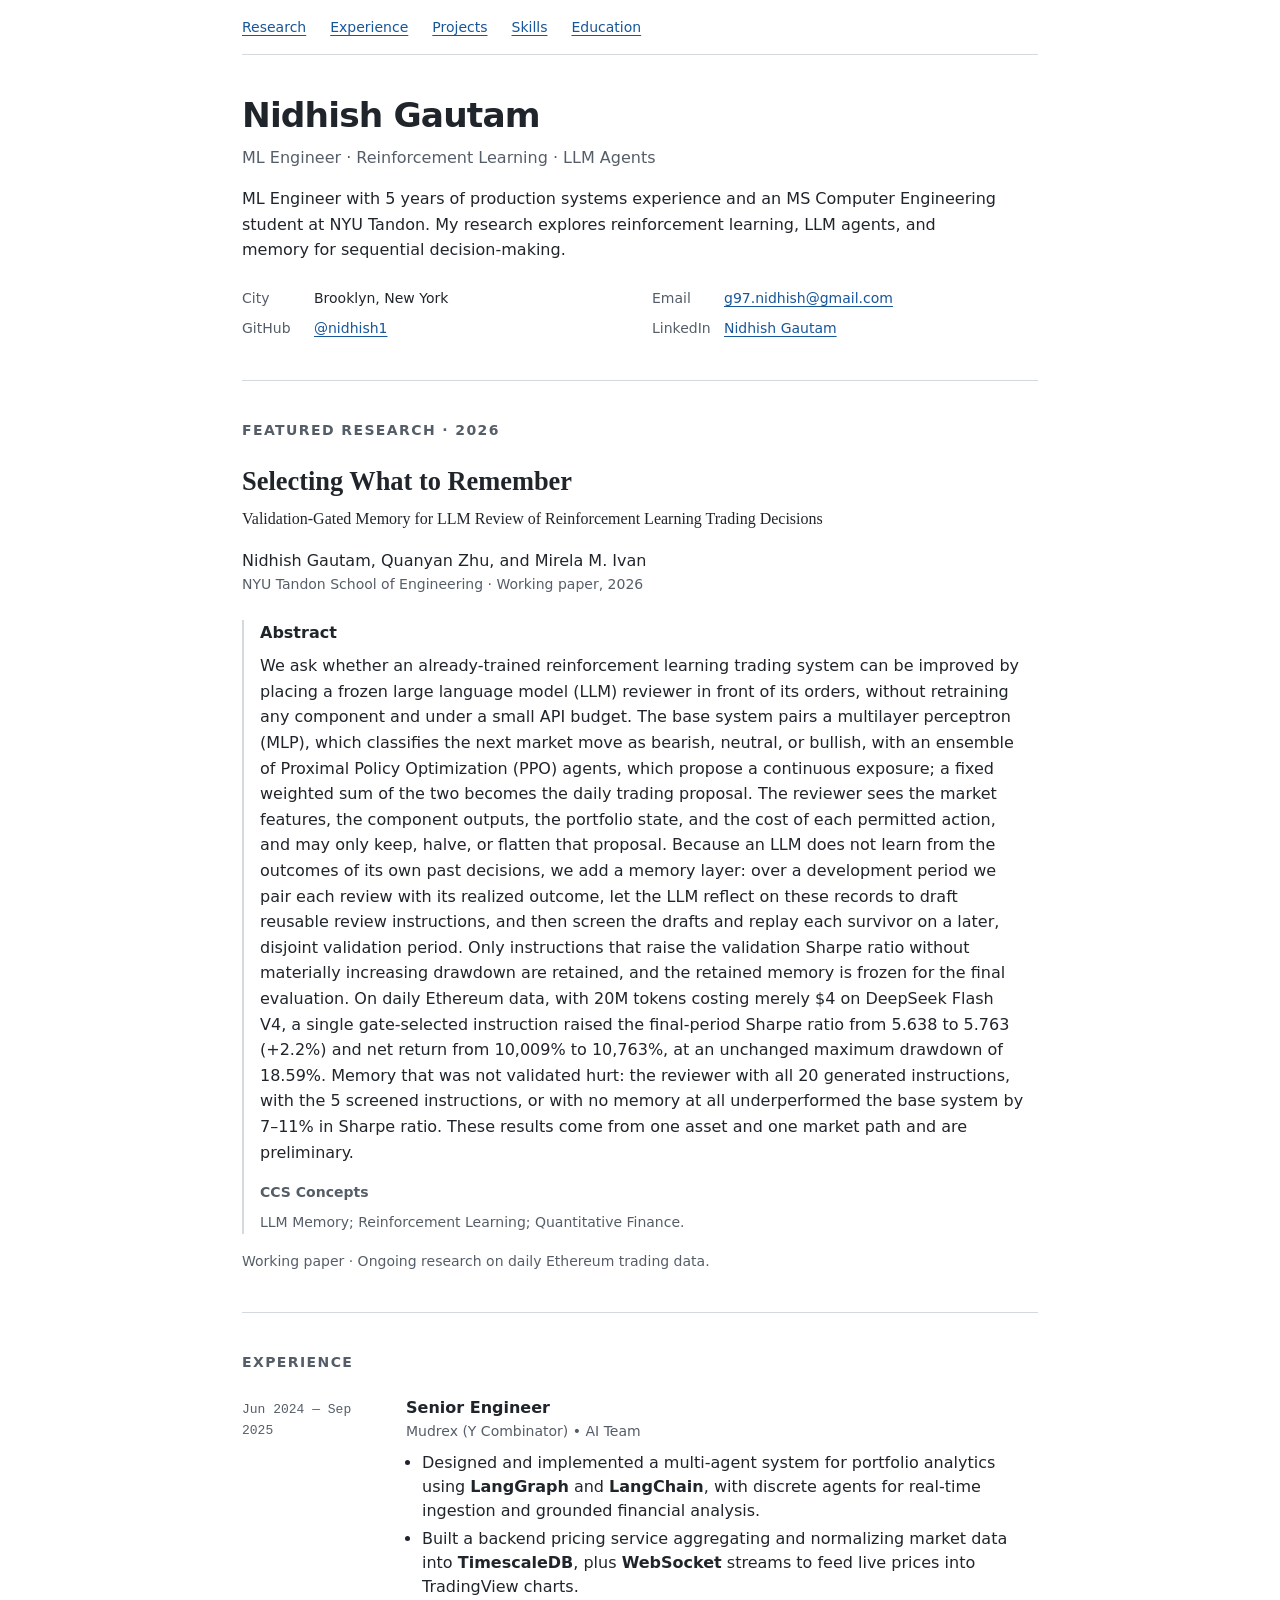
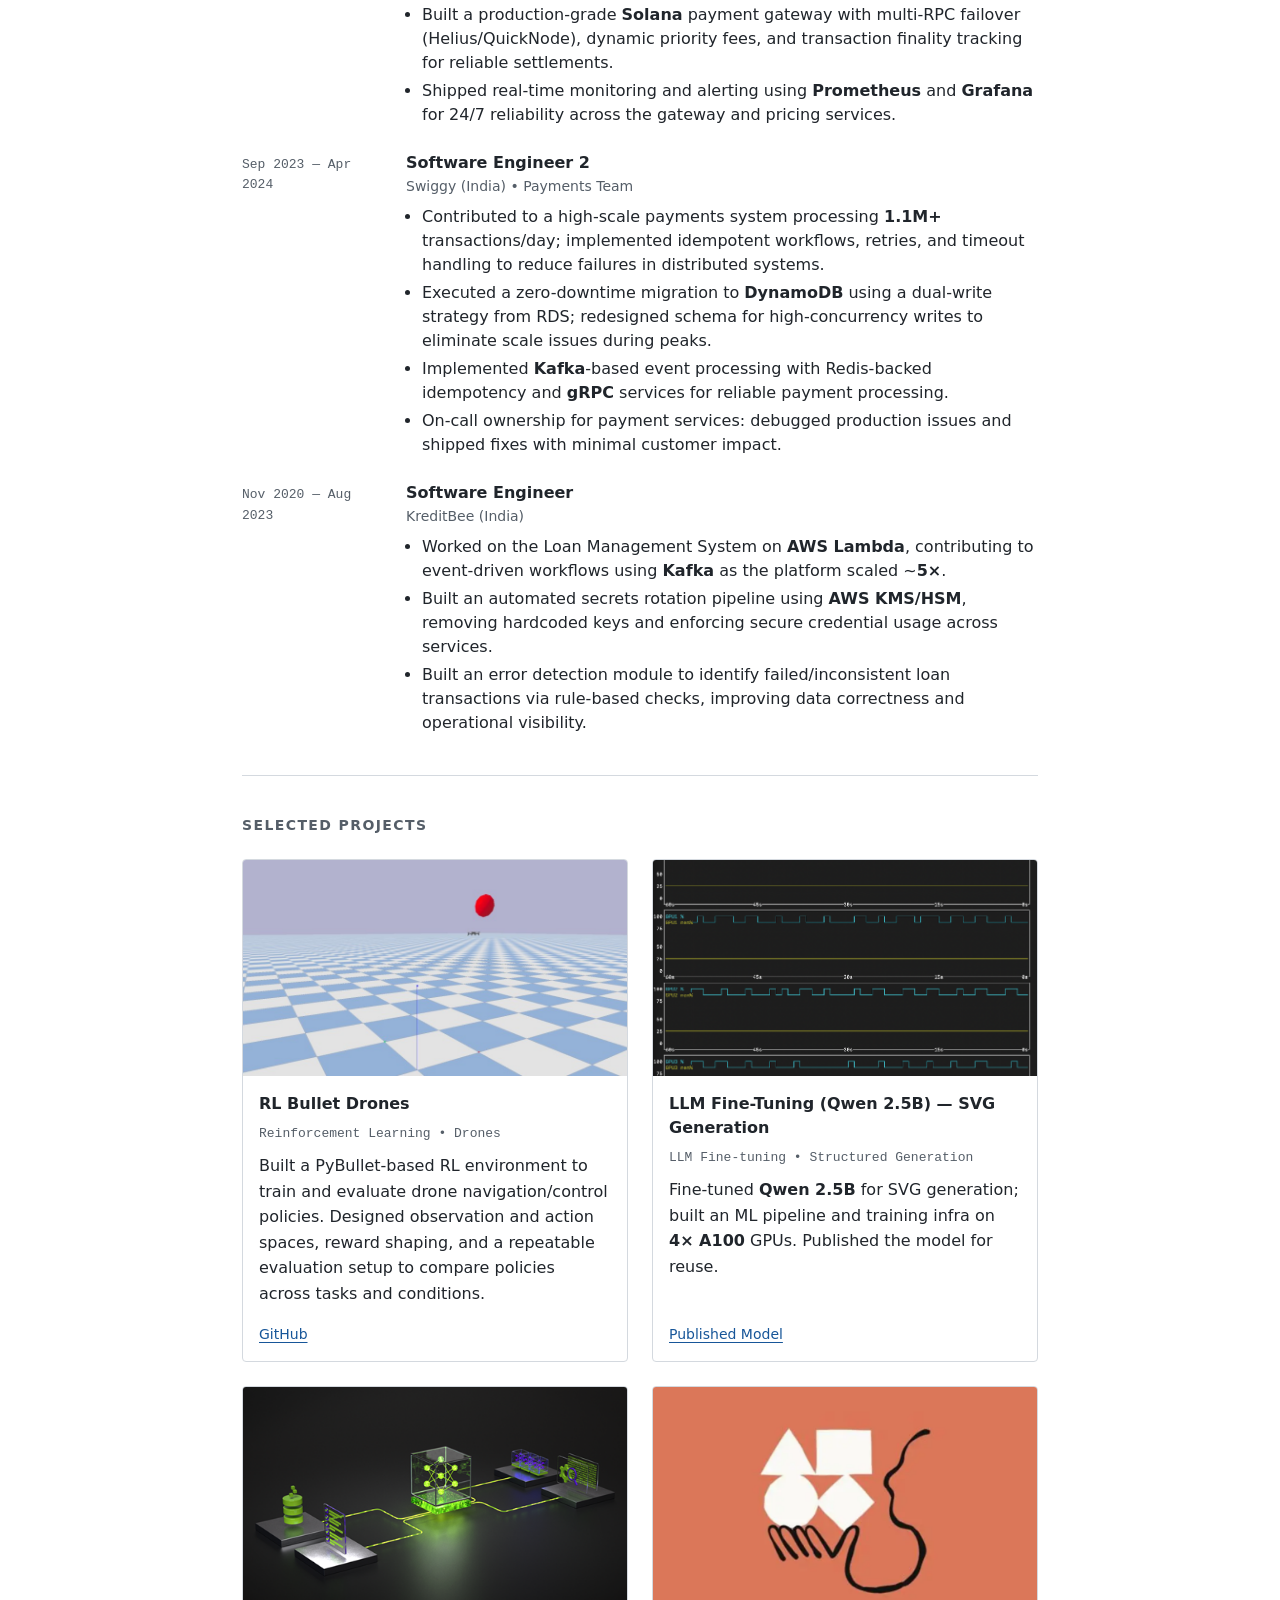
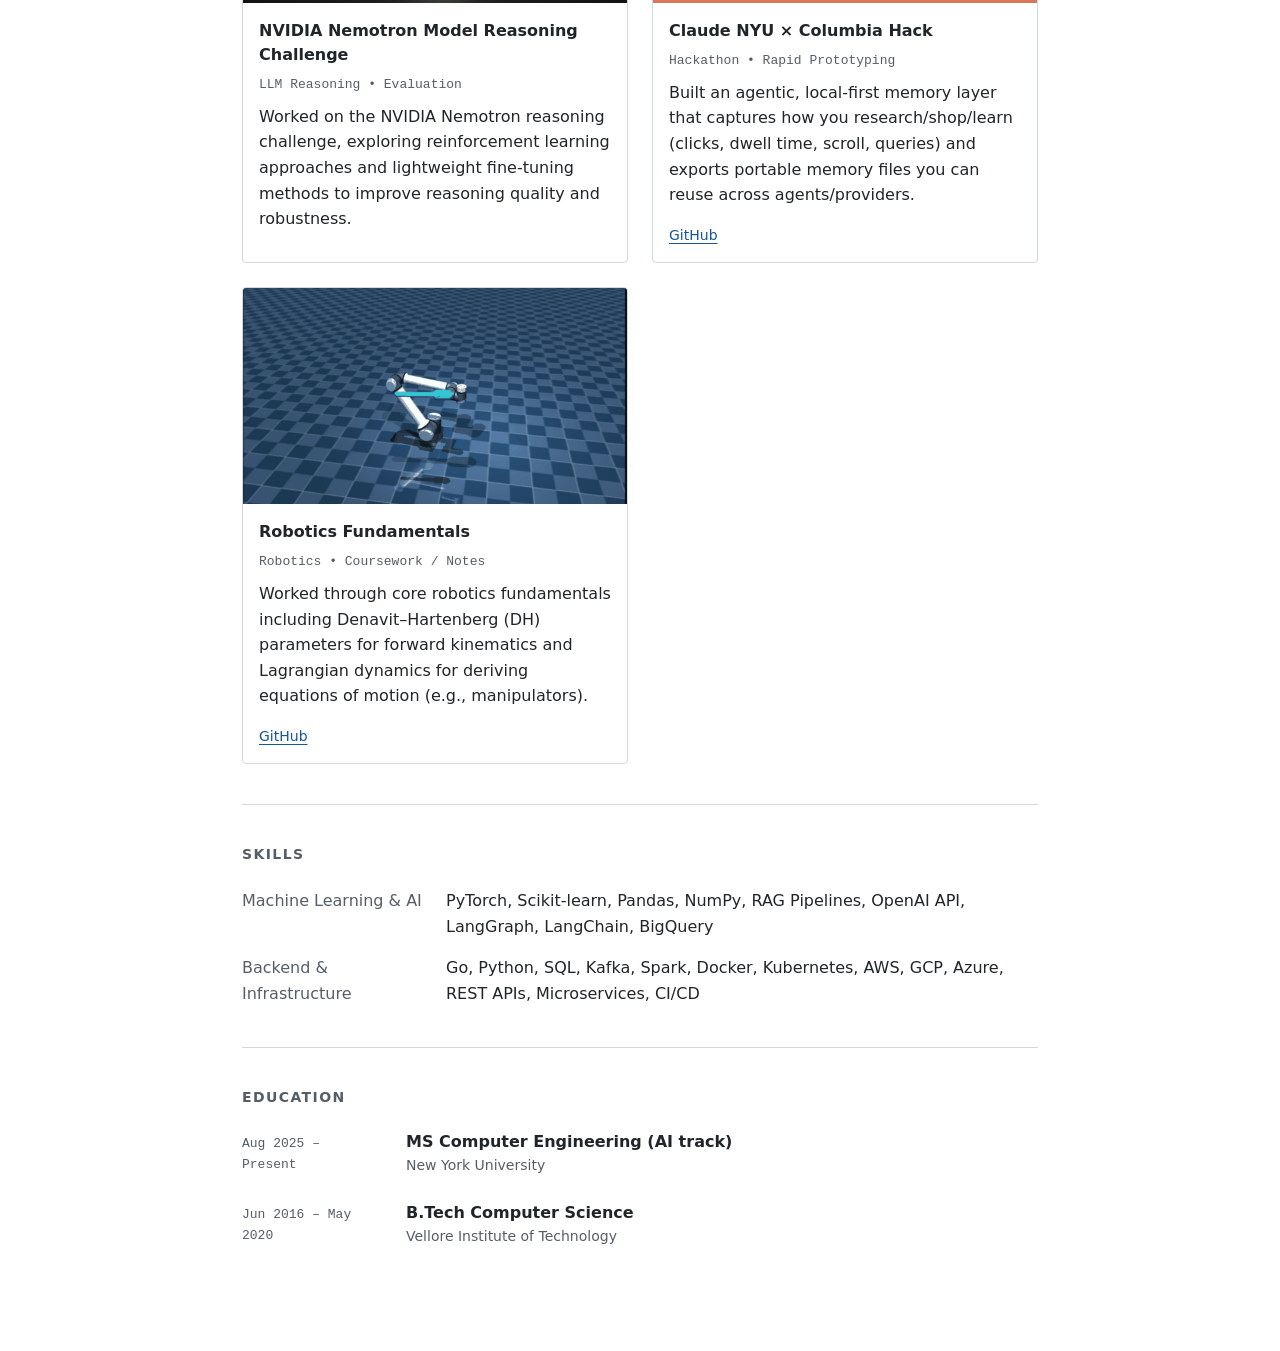
==== commit cc1565f2: "Refine academic layout, responsive grids and accessible navigation" ====
--- a/index.html
+++ b/index.html
@@ -1,636 +1,144 @@
 <!DOCTYPE html>
+
 <html lang="en">
 <head>
-  <meta charset="UTF-8" />
-  <meta name="viewport" content="width=device-width, initial-scale=1" />
-  <meta name="description" content="Nidhish Gautam — ML engineer and NYU researcher working on reinforcement learning, LLM agents, and validation-gated memory for trading." />
-  <meta http-equiv="Cache-Control" content="no-store" />
-  <meta http-equiv="Pragma" content="no-cache" />
-  <title>Nidhish Gautam — Research &amp; Engineering</title>
-  <style>
-    :root {
-      color-scheme: light;
-      --bg: #f5f1e8;
-      --bg2: #efe7d6;
-      --surface: rgba(255, 255, 255, 0.92);
-      --surface2: rgba(255, 255, 255, 0.86);
-      --text: #0f172a;
-      --muted: #475569;
-      --border: rgba(15, 23, 42, 0.1);
-      --shadow: 0 30px 80px rgba(2, 6, 23, 0.12);
-      --brand: #7c6f57;
-      --brand2: #6a5f4a;
-      --chip: rgba(124, 111, 87, 0.14);
-      --chipBorder: rgba(124, 111, 87, 0.22);
-      --ring: rgba(124, 111, 87, 0.35);
-      --radius: 20px;
-      --mono: ui-monospace, SFMono-Regular, Menlo, Monaco, Consolas, "Liberation Mono", "Courier New", monospace;
-      --sans: ui-sans-serif, system-ui, -apple-system, Segoe UI, Roboto, Helvetica, Arial, "Apple Color Emoji", "Segoe UI Emoji";
-    }
+<meta charset="utf-8"/>
+<meta content="width=device-width, initial-scale=1" name="viewport"/>
+<meta content="Nidhish Gautam — ML engineer and NYU researcher working on reinforcement learning, LLM agents, and validation-gated memory for trading." name="description"/>
 
-    * { box-sizing: border-box; }
-    html, body { height: 100%; }
-    body {
-      margin: 0;
-      font-family: var(--sans);
-      color: var(--text);
-      line-height: 1.5;
-      background:
-        radial-gradient(1200px 900px at 10% 0%, rgba(255, 255, 255, 0.55), transparent 60%),
-        radial-gradient(1000px 800px at 100% 10%, rgba(255, 255, 255, 0.35), transparent 60%),
-        repeating-linear-gradient(0deg, rgba(124, 111, 87, 0.028) 0 1px, transparent 1px 7px),
-        repeating-linear-gradient(90deg, rgba(124, 111, 87, 0.02) 0 1px, transparent 1px 9px),
-        linear-gradient(180deg, var(--bg), var(--bg2));
-      padding: 24px;
-    }
 
-    a { color: inherit; text-decoration-thickness: 1px; text-underline-offset: 3px; }
-    a:focus-visible, button:focus-visible {
-      outline: 3px solid var(--ring);
-      outline-offset: 2px;
-      border-radius: 10px;
-    }
+<title>Nidhish Gautam — Research &amp; Engineering</title>
 
-    .wrap {
-      max-width: 1100px;
-      margin: 0 auto;
-      border-radius: var(--radius);
-      overflow: clip;
-      box-shadow: var(--shadow);
-      border: 1px solid rgba(15, 23, 42, 0.08);
-      background:
-        radial-gradient(900px 600px at 20% 0%, rgba(255, 255, 255, 0.9), rgba(255, 255, 255, 0.55)),
-        linear-gradient(180deg, rgba(255, 255, 255, 0.75), rgba(255, 255, 255, 0.35));
-    }
-
-    .topbar {
-      display: flex;
-      justify-content: space-between;
-      gap: 14px;
-      align-items: center;
-      padding: 18px 20px;
-      background: rgba(255, 255, 255, 0.75);
-      color: var(--text);
-      backdrop-filter: blur(14px);
-      border-bottom: 1px solid var(--border);
-    }
-
-    .brand {
-      display: flex;
-      align-items: center;
-      gap: 12px;
-      min-width: 0;
-    }
-
-    .mark {
-      width: 42px;
-      height: 42px;
-      border-radius: 14px;
-      background: radial-gradient(circle at 30% 30%, rgba(255, 255, 255, 0.95), rgba(255, 255, 255, 0.55));
-      border: 1px solid rgba(15, 23, 42, 0.10);
-      box-shadow: 0 12px 30px rgba(2, 6, 23, 0.10);
-      flex: 0 0 auto;
-    }
-
-    .brand h1 {
-      margin: 0;
-      font-size: 15px;
-      letter-spacing: 0.18em;
-      text-transform: uppercase;
-      white-space: nowrap;
-      overflow: hidden;
-      text-overflow: ellipsis;
-    }
-
-    .brand p {
-      margin: 0;
-      font-size: 13px;
-      opacity: 0.85;
-      white-space: nowrap;
-      overflow: hidden;
-      text-overflow: ellipsis;
-    }
-
-    .actions {
-      display: flex;
-      align-items: center;
-      gap: 10px;
-      flex-wrap: wrap;
-      justify-content: flex-end;
-    }
-
-    .btn {
-      appearance: none;
-      border: 1px solid rgba(15, 23, 42, 0.12);
-      background: rgba(2, 6, 23, 0.02);
-      color: var(--text);
-      padding: 10px 12px;
-      border-radius: 12px;
-      font-size: 13px;
-      font-weight: 600;
-      letter-spacing: 0.01em;
-      cursor: pointer;
-      transition: transform 120ms ease, background 120ms ease, border-color 120ms ease;
-      text-decoration: none;
-      display: inline-flex;
-      align-items: center;
-      gap: 8px;
-    }
-
-    .btn:hover { transform: translateY(-1px); background: rgba(2, 6, 23, 0.04); border-color: rgba(124, 111, 87, 0.28); }
-    .btn.primary {
-      background: rgba(2, 6, 23, 0.06);
-      border-color: rgba(15, 23, 42, 0.14);
-      color: var(--text);
-    }
-
-    .sheet {
-      background: var(--surface);
-      backdrop-filter: blur(18px);
-    }
-
-    .hero {
-      padding: 42px 36px 26px;
-      border-bottom: 1px solid var(--border);
-    }
-
-    .hero h2 {
-      margin: 0;
-      font-size: clamp(28px, 3vw, 40px);
-      line-height: 1.1;
-      letter-spacing: -0.02em;
-    }
-
-    .hero .headline {
-      margin-top: 10px;
-      max-width: 70ch;
-      color: var(--muted);
-      font-size: 15.5px;
-    }
-
-    .meta {
-      margin-top: 18px;
-      display: flex;
-      flex-wrap: wrap;
-      gap: 10px;
-    }
-
-    .pill {
-      display: inline-flex;
-      align-items: center;
-      gap: 8px;
-      padding: 8px 12px;
-      border-radius: 999px;
-      background: rgba(255, 255, 255, 0.65);
-      border: 1px solid var(--border);
-      font-size: 13px;
-      color: var(--muted);
-    }
-
-    .pill b { color: var(--text); font-weight: 650; }
-    .pill code { font-family: var(--mono); font-size: 12px; }
-
-    .grid {
-      display: grid;
-      grid-template-columns: 1.15fr 0.85fr;
-      gap: 22px;
-      padding: 26px 36px 40px;
-    }
-
-    .card {
-      background: var(--surface2);
-      border: 1px solid var(--border);
-      border-radius: 18px;
-      padding: 18px 18px 16px;
-    }
-
-    .card h3 {
-      margin: 0 0 12px;
-      font-size: 13px;
-      text-transform: uppercase;
-      letter-spacing: 0.14em;
-      color: var(--muted);
-    }
-
-    .item {
-      padding: 14px 14px 12px;
-      border-radius: 16px;
-      border: 1px solid rgba(148, 163, 184, 0.14);
-      background: rgba(255, 255, 255, 0.72);
-      transition: transform 140ms ease, box-shadow 140ms ease, border-color 140ms ease;
-    }
-
-    .item:hover { transform: translateY(-2px); box-shadow: 0 18px 60px rgba(2, 6, 23, 0.10); border-color: rgba(124, 111, 87, 0.28); }
-    .item + .item { margin-top: 12px; }
-
-    .row {
-      display: flex;
-      justify-content: space-between;
-      align-items: flex-start;
-      gap: 10px;
-      flex-wrap: wrap;
-    }
-
-    .role { font-weight: 700; letter-spacing: -0.01em; }
-    .place { color: var(--muted); font-size: 13.5px; margin-top: 2px; }
-    .dates {
-      font-family: var(--mono);
-      font-size: 12px;
-      color: var(--muted);
-      background: rgba(2, 6, 23, 0.04);
-      border: 1px solid var(--border);
-      padding: 6px 10px;
-      border-radius: 999px;
-      white-space: nowrap;
-    }
-
-    .bullets {
-      margin: 10px 0 0;
-      padding: 0 0 0 18px;
-      color: var(--muted);
-      font-size: 14px;
-    }
-
-    .bullets li { margin: 6px 0; }
-    .chips { display: flex; flex-wrap: wrap; gap: 8px; }
-    .chip {
-      display: inline-flex;
-      align-items: center;
-      padding: 7px 10px;
-      border-radius: 999px;
-      background: var(--chip);
-      border: 1px solid var(--chipBorder);
-      color: rgba(72, 61, 42, 0.95);
-      font-size: 13px;
-      font-weight: 650;
-    }
-
-    .projectsGrid {
-      display: grid;
-      grid-template-columns: repeat(auto-fit, minmax(240px, 1fr));
-      gap: 12px;
-      align-items: start;
-    }
-
-    .projectCard {
-      border: 1px solid rgba(148, 163, 184, 0.16);
-      border-radius: 18px;
-      background: rgba(255, 255, 255, 0.78);
-      overflow: clip;
-      transition: transform 140ms ease, box-shadow 140ms ease, border-color 140ms ease;
-    }
-
-    .projectCard:hover {
-      transform: translateY(-2px);
-      box-shadow: 0 18px 60px rgba(2, 6, 23, 0.10);
-      border-color: rgba(124, 111, 87, 0.28);
-    }
-
-    .projectThumb {
-      aspect-ratio: 16 / 9;
-      border-bottom: 1px solid rgba(15, 23, 42, 0.08);
-      background:
-        radial-gradient(900px 400px at 20% 0%, rgba(255, 255, 255, 0.8), rgba(255, 255, 255, 0.2)),
-        repeating-linear-gradient(0deg, rgba(124, 111, 87, 0.03) 0 1px, transparent 1px 7px),
-        repeating-linear-gradient(90deg, rgba(124, 111, 87, 0.02) 0 1px, transparent 1px 9px),
-        linear-gradient(180deg, rgba(255, 255, 255, 0.55), rgba(255, 255, 255, 0.25));
-      display: grid;
-      place-items: center;
-      color: rgba(71, 85, 105, 0.95);
-      font-weight: 750;
-      letter-spacing: 0.08em;
-      text-transform: uppercase;
-      font-size: 12px;
-    }
-
-    .projectThumb img {
-      width: 100%;
-      height: 100%;
-      object-fit: cover;
-      display: block;
-    }
-
-    .projectBody { padding: 14px 14px 12px; }
-    .projectTitle { margin: 0; font-size: 15px; letter-spacing: -0.01em; }
-    .projectNote {
-      margin: 6px 0 0;
-      color: var(--muted);
-      font-size: 13.5px;
-      display: block;
-      overflow: visible;
-    }
-    .projectMeta { margin-top: 10px; display: flex; flex-wrap: wrap; gap: 8px; }
-    .projectLink {
-      display: inline-flex;
-      align-items: center;
-      gap: 8px;
-      padding: 8px 10px;
-      border-radius: 12px;
-      border: 1px solid rgba(15, 23, 42, 0.12);
-      background: rgba(2, 6, 23, 0.02);
-      color: var(--text);
-      text-decoration: none;
-      font-size: 13px;
-      font-weight: 650;
-      transition: background 120ms ease, border-color 120ms ease, transform 120ms ease;
-    }
-    .projectLink:hover { background: rgba(2, 6, 23, 0.04); border-color: rgba(124, 111, 87, 0.28); transform: translateY(-1px); }
-
-    .twoCol { display: grid; grid-template-columns: 1fr; gap: 12px; }
-    .mini { display: grid; gap: 10px; }
-
-    .kv {
-      display: grid;
-      gap: 8px;
-      font-size: 14px;
-      color: var(--muted);
-    }
-
-    .kv .line { display: flex; align-items: baseline; justify-content: space-between; gap: 12px; }
-    .kv .k { font-weight: 700; color: var(--text); }
-
-    .footer {
-      padding: 16px 20px;
-      border-top: 1px solid var(--border);
-      background: rgba(255, 255, 255, 0.75);
-      color: var(--muted);
-      display: flex;
-      justify-content: space-between;
-      gap: 10px;
-      flex-wrap: wrap;
-      backdrop-filter: blur(14px);
-      font-size: 13px;
-    }
-
-    .footer code { font-family: var(--mono); font-size: 12px; }
-
-    @media (max-width: 920px) {
-      .grid { grid-template-columns: 1fr; }
-      .hero { padding: 36px 18px 22px; }
-      .grid { padding: 22px 18px 34px; }
-    }
-
-    @media print {
-      body { background: white; padding: 0; }
-      .wrap { box-shadow: none; border: none; }
-      .topbar, .footer { display: none; }
-      .sheet { background: white; }
-      .card { background: white; }
-      .item { background: white; box-shadow: none; }
-      a { text-decoration: none; }
-    }
-
-    .research { margin: 26px 36px 0; padding: 28px; border: 1px solid var(--chipBorder); border-left: 4px solid var(--brand); border-radius: 18px; background: linear-gradient(120deg, #f8f5ef, #fff); }
-    .research-label { margin: 0 0 12px; color: var(--brand2); font-size: 14px; font-weight: 700; letter-spacing: .12em; text-transform: uppercase; }
-    .research h3 { max-width: 40ch; margin: 0; font-size: clamp(23px, 3vw, 32px); line-height: 1.25; letter-spacing: -.025em; text-wrap: balance; }
-    .research-subtitle { display: block; margin-top: 8px; font-size: .65em; font-weight: 500; letter-spacing: 0; line-height: 1.45; color: var(--muted); }
-    .research-authors { margin: 16px 0 8px; font-size: 14px; color: var(--muted); }
-    .research-summary { max-width: 83ch; font-size: 16px; color: var(--muted); }
-    .research-method { display: grid; grid-template-columns: repeat(3, minmax(0, 1fr)); gap: 18px; padding: 20px 0; margin: 20px 0 0; list-style: none; border-top: 1px solid var(--border); }
-    .research-method strong { display: block; margin-bottom: 5px; font-size: 16px; color: var(--text); }
-    .research-method li { font-size: 14px; color: var(--muted); }
-    .research-status { margin: 16px 0 0; font-size: 14px; color: var(--muted); }
-    @media (max-width: 920px) { .research { margin: 22px 18px 0; padding: 22px; } }
-    @media (max-width: 600px) { .topbar { flex-wrap: wrap; } .actions { justify-content: flex-start; } .research-method { grid-template-columns: 1fr; } }
-    @media print { .research { background: white; break-inside: avoid; } }
-
-    .paper-abstract { margin: 24px 0 0; padding: 26px clamp(18px, 4vw, 42px); background: #343638; color: #f2f1eb; border-radius: 8px; font-family: "Latin Modern Roman", "Computer Modern", "CMU Serif", Georgia, "Times New Roman", serif; font-size: 0.9375rem; line-height: 1.75; }
-    .paper-abstract h4 { margin: 0 0 12px; text-align: center; font-size: 1rem; font-weight: 700; }
-    .paper-abstract p { margin: 0; text-align: justify; hyphens: auto; }
-    .ccs-concepts { margin-top: 22px; padding-top: 16px; border-top: 1px solid rgba(242, 241, 235, .22); }
-    .ccs-concepts h4, .ccs-concepts p { text-align: left; }
-    .ccs-concepts h4 { margin-bottom: 6px; }
-    @media (max-width: 600px) { .paper-abstract p { text-align: left; } }
-    @media print { .paper-abstract { background: white; color: black; border: 1px solid #ddd; } }
-  </style>
-</head>
-<body>
-  <div class="wrap">
-    <header class="topbar" role="banner" aria-label="Top navigation">
-      <div class="brand">
-        <div class="mark" aria-hidden="true"></div>
-        <div style="min-width:0">
-          <h1>Nidhish Gautam</h1>
-          <p>ML Engineer • Reinforcement Learning • LLM Agents</p>
-        </div>
-      </div>
-            <nav class="actions" aria-label="Quick actions">
-              <a class="btn" href="#research">Research</a>
-              <a class="btn" href="#work">Experience</a>
-              <a class="btn" href="#projects">Projects</a>
-              <a class="btn" href="#skills">Skills</a>
-            </nav>
-          </header>
-
-    <main class="sheet" role="main">
-      <section class="hero" aria-label="Summary">
-        <h2>Nidhish Gautam</h2>
-        <p class="headline">
+<link href="styles.css" rel="stylesheet"/></head>
+<body><a class="skip-link" href="#main">Skip to content</a>
+<div class="wrap">
+<header aria-label="Top navigation" class="topbar" role="banner"><nav aria-label="Main navigation" class="nav">
+<a href="#research">Research</a>
+<a href="#work">Experience</a>
+<a href="#projects">Projects</a>
+<a href="#skills">Skills</a>
+<a href="#education">Education</a></nav></header>
+<main class="sheet" id="main" role="main" tabindex="-1">
+<section aria-label="Summary" class="hero">
+<h1>Nidhish Gautam</h1><p class="tagline">ML Engineer · Reinforcement Learning · LLM Agents</p>
+<p class="headline">
           ML Engineer with 5 years of production systems experience and an MS Computer Engineering student at NYU Tandon. My research explores reinforcement learning, LLM agents, and memory for sequential decision-making.
         </p>
-        <div class="meta" aria-label="Contact details">
-          <span class="pill"><b>Email</b> <a href="mailto:g97.nidhish@gmail.com">g97.nidhish@gmail.com</a></span>
-          <span class="pill"><b>Phone</b> <a href="tel:+19293317117">+1 (929) 331-7117</a></span>
-          <span class="pill"><b>Location</b> Brooklyn, New York 11216</span>
-          <span class="pill"><b>GitHub</b> <a href="https://github.com/nidhish1" target="_blank" rel="noreferrer">@nidhish1</a></span>
-          <span class="pill"><b>LinkedIn</b> <a href="https://www.linkedin.com/in/nidhish-g-ba90aa1a3" target="_blank" rel="noreferrer">/in/nidhish-g-ba90aa1a3</a></span>
-        </div>
-      </section>
+<dl class="contact"><div><dt>City</dt><dd>Brooklyn, New York</dd></div><div><dt>Email</dt><dd><a href="mailto:g97.nidhish@gmail.com">g97.nidhish@gmail.com</a></dd></div><div><dt>GitHub</dt><dd><a href="https://github.com/nidhish1">@nidhish1</a></dd></div><div><dt>LinkedIn</dt><dd><a href="https://www.linkedin.com/in/nidhish-g-ba90aa1a3">Nidhish Gautam</a></dd></div></dl>
+</section>
+<section aria-labelledby="research-title" class="research" id="research">
+<h2 class="section-heading">Featured research · 2026</h2>
+<h3 id="research-title">Selecting What to Remember<span class="research-subtitle">Validation-Gated Memory for LLM Review of Reinforcement Learning Trading Decisions</span></h3>
+<p class="research-authors">Nidhish Gautam, Quanyan Zhu, and Mirela M. Ivan</p><p class="research-affiliation">NYU Tandon School of Engineering · Working paper, 2026</p>
+<div aria-labelledby="abstract-heading" class="paper-abstract">
+<h4 id="abstract-heading">Abstract</h4>
+<p>We ask whether an already-trained reinforcement learning trading system can be improved by placing a frozen large language model (LLM) reviewer in front of its orders, without retraining any component and under a small API budget. The base system pairs a multilayer perceptron (MLP), which classifies the next market move as bearish, neutral, or bullish, with an ensemble of Proximal Policy Optimization (PPO) agents, which propose a continuous exposure; a fixed weighted sum of the two becomes the daily trading proposal. The reviewer sees the market features, the component outputs, the portfolio state, and the cost of each permitted action, and may only keep, halve, or flatten that proposal. Because an LLM does not learn from the outcomes of its own past decisions, we add a memory layer: over a development period we pair each review with its realized outcome, let the LLM reflect on these records to draft reusable review instructions, and then screen the drafts and replay each survivor on a later, disjoint validation period. Only instructions that raise the validation Sharpe ratio without materially increasing drawdown are retained, and the retained memory is frozen for the final evaluation. On daily Ethereum data, with 20M tokens costing merely $4 on DeepSeek Flash V4, a single gate-selected instruction raised the final-period Sharpe ratio from 5.638 to 5.763 (+2.2%) and net return from 10,009% to 10,763%, at an unchanged maximum drawdown of 18.59%. Memory that was not validated hurt: the reviewer with all 20 generated instructions, with the 5 screened instructions, or with no memory at all underperformed the base system by 7–11% in Sharpe ratio. These results come from one asset and one market path and are preliminary.</p>
+<div class="ccs-concepts"><h4>CCS Concepts</h4><p>LLM Memory; Reinforcement Learning; Quantitative Finance.</p></div>
+</div>
+<p class="research-status">Working paper · Ongoing research on daily Ethereum trading data.</p>
+</section>
 
+<section aria-label="Experience" class="card" id="work">
+<h2 class="section-heading">Experience</h2>
+<article class="entry"><div class="dates">Jun 2024 — Sep 2025</div><div class="entry-content"><div>
+<h3 class="role">Senior Engineer</h3>
+<div class="place">Mudrex (Y Combinator) • AI Team</div>
+</div><ul class="bullets">
+<li>Designed and implemented a multi-agent system for portfolio analytics using <b>LangGraph</b> and <b>LangChain</b>, with discrete agents for real-time ingestion and grounded financial analysis.</li>
+<li>Built a backend pricing service aggregating and normalizing market data into <b>TimescaleDB</b>, plus <b>WebSocket</b> streams to feed live prices into TradingView charts.</li>
+<li>Built a production-grade <b>Solana</b> payment gateway with multi-RPC failover (Helius/QuickNode), dynamic priority fees, and transaction finality tracking for reliable settlements.</li>
+<li>Shipped real-time monitoring and alerting using <b>Prometheus</b> and <b>Grafana</b> for 24/7 reliability across the gateway and pricing services.</li>
+</ul></div></article>
+<article class="entry"><div class="dates">Sep 2023 — Apr 2024</div><div class="entry-content"><div>
+<h3 class="role">Software Engineer 2</h3>
+<div class="place">Swiggy (India) • Payments Team</div>
+</div><ul class="bullets">
+<li>Contributed to a high-scale payments system processing <b>1.1M+</b> transactions/day; implemented idempotent workflows, retries, and timeout handling to reduce failures in distributed systems.</li>
+<li>Executed a zero-downtime migration to <b>DynamoDB</b> using a dual-write strategy from RDS; redesigned schema for high-concurrency writes to eliminate scale issues during peaks.</li>
+<li>Implemented <b>Kafka</b>-based event processing with Redis-backed idempotency and <b>gRPC</b> services for reliable payment processing.</li>
+<li>On-call ownership for payment services: debugged production issues and shipped fixes with minimal customer impact.</li>
+</ul></div></article>
+<article class="entry"><div class="dates">Nov 2020 — Aug 2023</div><div class="entry-content"><div>
+<h3 class="role">Software Engineer</h3>
+<div class="place">KreditBee (India)</div>
+</div><ul class="bullets">
+<li>Worked on the Loan Management System on <b>AWS Lambda</b>, contributing to event-driven workflows using <b>Kafka</b> as the platform scaled ~<b>5×</b>.</li>
+<li>Built an automated secrets rotation pipeline using <b>AWS KMS/HSM</b>, removing hardcoded keys and enforcing secure credential usage across services.</li>
+<li>Built an error detection module to identify failed/inconsistent loan transactions via rule-based checks, improving data correctness and operational visibility.</li>
+</ul></div></article>
+</section><section aria-label="Projects" class="card" id="projects">
+<h2 class="section-heading">Selected Projects</h2>
+<div aria-label="Project cards" class="projectsGrid">
+<article class="projectCard">
+<div class="projectThumb">
+<img alt="RL Bullet Drones simulation screenshot" decoding="async" height="450" loading="lazy" src="assets/rl-bullet-drones.png" width="800"/>
+</div>
+<div class="projectBody">
+<h3 class="projectTitle">RL Bullet Drones</h3>
+<div class="place">Reinforcement Learning • Drones</div>
+<p class="projectNote">Built a PyBullet-based RL environment to train and evaluate drone navigation/control policies. Designed observation and action spaces, reward shaping, and a repeatable evaluation setup to compare policies across tasks and conditions.</p>
+<div aria-label="Project links" class="projectMeta">
+<a class="projectLink" href="https://github.com/nidhish1/bullet-drones" rel="noreferrer" target="_blank">GitHub</a>
+</div>
+</div>
+</article>
+<article class="projectCard">
+<div class="projectThumb">
+<img alt="LLM fine-tuning project graphic" decoding="async" height="450" loading="lazy" src="assets/llm-fine-tune.png" width="800"/>
+</div>
+<div class="projectBody">
+<h3 class="projectTitle">LLM Fine-Tuning (Qwen 2.5B) — SVG Generation</h3>
+<div class="place">LLM Fine-tuning • Structured Generation</div>
+<p class="projectNote">Fine-tuned <b>Qwen 2.5B</b> for SVG generation; built an ML pipeline and training infra on <b>4× A100</b> GPUs. Published the model for reuse.</p>
+<div aria-label="Project links" class="projectMeta">
+<a class="projectLink" href="https://www.kaggle.com/models/nidhish1010/finetune-svg-ng" rel="noreferrer" target="_blank">Published Model</a>
+</div>
+</div>
+</article>
+<article class="projectCard">
+<div class="projectThumb">
+<img alt="NVIDIA Nemotron challenge header" decoding="async" height="450" loading="lazy" src="assets/nemotron-header.png" width="800"/>
+</div>
+<div class="projectBody">
+<h3 class="projectTitle">NVIDIA Nemotron Model Reasoning Challenge</h3>
+<div class="place">LLM Reasoning • Evaluation</div>
+<p class="projectNote">Worked on the NVIDIA Nemotron reasoning challenge, exploring reinforcement learning approaches and lightweight fine-tuning methods to improve reasoning quality and robustness.</p>
 
-      <section class="research" id="research" aria-labelledby="research-title">
-        <p class="research-label">Featured research · 2026</p>
-        <h3 id="research-title">Selecting What to Remember<span class="research-subtitle">Validation-Gated Memory for LLM Review of Reinforcement Learning Trading Decisions</span></h3>
-        <p class="research-authors"><strong>Nidhish Gautam</strong>, Quanyan Zhu, and Mirela M. Ivan · NYU Tandon School of Engineering</p>
-        <div class="paper-abstract" aria-labelledby="abstract-heading">
-          <h4 id="abstract-heading">Abstract</h4>
-          <p>We ask whether an already-trained reinforcement learning trading system can be improved by placing a frozen large language model (LLM) reviewer in front of its orders, without retraining any component and under a small API budget. The base system pairs a multilayer perceptron (MLP), which classifies the next market move as bearish, neutral, or bullish, with an ensemble of Proximal Policy Optimization (PPO) agents, which propose a continuous exposure; a fixed weighted sum of the two becomes the daily trading proposal. The reviewer sees the market features, the component outputs, the portfolio state, and the cost of each permitted action, and may only keep, halve, or flatten that proposal. Because an LLM does not learn from the outcomes of its own past decisions, we add a memory layer: over a development period we pair each review with its realized outcome, let the LLM reflect on these records to draft reusable review instructions, and then screen the drafts and replay each survivor on a later, disjoint validation period. Only instructions that raise the validation Sharpe ratio without materially increasing drawdown are retained, and the retained memory is frozen for the final evaluation. On daily Ethereum data, with 20M tokens costing merely $4 on DeepSeek Flash V4, a single gate-selected instruction raised the final-period Sharpe ratio from 5.638 to 5.763 (+2.2%) and net return from 10,009% to 10,763%, at an unchanged maximum drawdown of 18.59%. Memory that was not validated hurt: the reviewer with all 20 generated instructions, with the 5 screened instructions, or with no memory at all underperformed the base system by 7–11% in Sharpe ratio. These results come from one asset and one market path and are preliminary.</p>
-          <div class="ccs-concepts"><h4>CCS Concepts</h4><p>LLM Memory; Reinforcement Learning; Quantitative Finance.</p></div>
-        </div>
-        <p class="research-status">Working paper · Ongoing research on daily Ethereum trading data.</p>
-      </section>
+</div>
+</article>
+<article class="projectCard">
+<div class="projectThumb">
+<img alt="Claude NYU × Columbia Hack project header" decoding="async" height="450" loading="lazy" src="assets/claude-nyu-columbia-hack.png" width="800"/>
+</div>
+<div class="projectBody">
+<h3 class="projectTitle">Claude NYU × Columbia Hack</h3>
+<div class="place">Hackathon • Rapid Prototyping</div>
+<p class="projectNote">Built an agentic, local-first memory layer that captures how you research/shop/learn (clicks, dwell time, scroll, queries) and exports portable memory files you can reuse across agents/providers.</p>
+<div aria-label="Project links" class="projectMeta">
+<a class="projectLink" href="https://github.com/nidhish1/nyuXcolumbiaHack" rel="noreferrer" target="_blank">GitHub</a>
+</div>
+</div>
+</article>
+<article class="projectCard">
+<div class="projectThumb">
+<img alt="Foundation of Robotics project screenshot" decoding="async" height="450" loading="lazy" src="assets/foundation-of-robotics.png" width="800"/>
+</div>
+<div class="projectBody">
+<h3 class="projectTitle">Robotics Fundamentals</h3>
+<div class="place">Robotics • Coursework / Notes</div>
+<p class="projectNote">Worked through core robotics fundamentals including Denavit–Hartenberg (DH) parameters for forward kinematics and Lagrangian dynamics for deriving equations of motion (e.g., manipulators).</p>
+<div aria-label="Project links" class="projectMeta">
+<a class="projectLink" href="https://github.com/nidhish1/foundation-of-robotics" rel="noreferrer" target="_blank">GitHub</a>
+</div>
+</div>
+</article>
+</div>
+</section><section aria-label="Skills" class="card" id="skills"><h2 class="section-heading">Skills</h2><dl class="skills-list"><div><dt>Machine Learning &amp; AI</dt><dd>PyTorch, Scikit-learn, Pandas, NumPy, RAG Pipelines, OpenAI API, LangGraph, LangChain, BigQuery</dd></div><div><dt>Backend &amp; Infrastructure</dt><dd>Go, Python, SQL, Kafka, Spark, Docker, Kubernetes, AWS, GCP, Azure, REST APIs, Microservices, CI/CD</dd></div></dl></section><section aria-label="Education" class="card" id="education">
+<h2 class="section-heading">Education</h2>
+<article class="entry"><p class="dates">Aug 2025 – Present</p><div class="entry-content"><h3>MS Computer Engineering (AI track)</h3><p class="place">New York University</p></div></article><article class="entry"><p class="dates">Jun 2016 – May 2020</p><div class="entry-content"><h3>B.Tech Computer Science</h3><p class="place">Vellore Institute of Technology</p></div></article>
+</section></main>
 
-      <section class="grid" aria-label="Main content">
-        <div class="twoCol">
-          <section class="card" id="work" aria-label="Experience">
-            <h3>Experience</h3>
-
-            <article class="item">
-              <div class="row">
-                <div>
-                  <div class="role">Senior Engineer</div>
-                  <div class="place">Mudrex (Y Combinator) • AI Team</div>
-                </div>
-                <div class="dates">Jun 2024 — Sept 2025</div>
-              </div>
-              <ul class="bullets">
-                <li>Designed and implemented a multi-agent system for portfolio analytics using <b>LangGraph</b> and <b>LangChain</b>, with discrete agents for real-time ingestion and grounded financial analysis.</li>
-                <li>Built a backend pricing service aggregating and normalizing market data into <b>TimescaleDB</b>, plus <b>WebSocket</b> streams to feed live prices into TradingView charts.</li>
-                <li>Built a production-grade <b>Solana</b> payment gateway with multi-RPC failover (Helius/QuickNode), dynamic priority fees, and transaction finality tracking for reliable settlements.</li>
-                <li>Shipped real-time monitoring and alerting using <b>Prometheus</b> and <b>Grafana</b> for 24/7 reliability across the gateway and pricing services.</li>
-              </ul>
-            </article>
-
-            <article class="item">
-              <div class="row">
-                <div>
-                  <div class="role">Software Engineer 2</div>
-                  <div class="place">Swiggy (India) • Payments Team</div>
-                </div>
-                <div class="dates">Sept 2023 — Apr 2024</div>
-              </div>
-              <ul class="bullets">
-                <li>Contributed to a high-scale payments system processing <b>1.1M+</b> transactions/day; implemented idempotent workflows, retries, and timeout handling to reduce failures in distributed systems.</li>
-                <li>Executed a zero-downtime migration to <b>DynamoDB</b> using a dual-write strategy from RDS; redesigned schema for high-concurrency writes to eliminate scale issues during peaks.</li>
-                <li>Implemented <b>Kafka</b>-based event processing with Redis-backed idempotency and <b>gRPC</b> services for reliable payment processing.</li>
-                <li>On-call ownership for payment services: debugged production issues and shipped fixes with minimal customer impact.</li>
-              </ul>
-            </article>
-
-            <article class="item">
-              <div class="row">
-                <div>
-                  <div class="role">Software Engineer</div>
-                  <div class="place">KreditBee (India)</div>
-                </div>
-                <div class="dates">Nov 2020 — Aug 2023</div>
-              </div>
-              <ul class="bullets">
-                <li>Worked on the Loan Management System on <b>AWS Lambda</b>, contributing to event-driven workflows using <b>Kafka</b> as the platform scaled ~<b>5×</b>.</li>
-                <li>Built an automated secrets rotation pipeline using <b>AWS KMS/HSM</b>, removing hardcoded keys and enforcing secure credential usage across services.</li>
-                <li>Built an error detection module to identify failed/inconsistent loan transactions via rule-based checks, improving data correctness and operational visibility.</li>
-              </ul>
-            </article>
-          </section>
-
-          <section class="card" id="projects" aria-label="Projects">
-            <h3>Selected Projects</h3>
-
-            <div class="projectsGrid" aria-label="Project cards">
-              <article class="projectCard">
-                <div class="projectThumb">
-                  <img src="assets/rl-bullet-drones.png" alt="RL Bullet Drones simulation screenshot" />
-                </div>
-                <div class="projectBody">
-                  <h4 class="projectTitle">RL Bullet Drones</h4>
-                  <div class="place">Reinforcement Learning • Drones</div>
-                  <p class="projectNote">Built a PyBullet-based RL environment to train and evaluate drone navigation/control policies. Designed observation and action spaces, reward shaping, and a repeatable evaluation setup to compare policies across tasks and conditions.</p>
-                  <div class="projectMeta" aria-label="Project links">
-                    <a class="projectLink" href="https://github.com/nidhish1/bullet-drones" target="_blank" rel="noreferrer">GitHub ↗</a>
-                  </div>
-                </div>
-              </article>
-
-              <article class="projectCard">
-                <div class="projectThumb">
-                  <img src="assets/llm-fine-tune.png" alt="LLM fine-tuning project graphic" />
-                </div>
-                <div class="projectBody">
-                  <h4 class="projectTitle">LLM Fine-Tuning (Qwen 2.5B) — SVG Generation</h4>
-                  <div class="place">LLM Fine-tuning • Structured Generation</div>
-                  <p class="projectNote">Fine-tuned <b>Qwen 2.5B</b> for SVG generation; built an ML pipeline and training infra on <b>4× A100</b> GPUs. Published the model for reuse.</p>
-                  <div class="projectMeta" aria-label="Project links">
-                    <a class="projectLink" href="https://www.kaggle.com/models/nidhish1010/finetune-svg-ng" target="_blank" rel="noreferrer">Published Model ↗</a>
-                  </div>
-                </div>
-              </article>
-
-              <article class="projectCard">
-                <div class="projectThumb">
-                  <img src="assets/nemotron-header.png" alt="NVIDIA Nemotron challenge header" />
-                </div>
-                <div class="projectBody">
-                  <h4 class="projectTitle">NVIDIA Nemotron Model Reasoning Challenge</h4>
-                  <div class="place">LLM Reasoning • Evaluation</div>
-                  <p class="projectNote">Worked on the NVIDIA Nemotron reasoning challenge, exploring reinforcement learning approaches and lightweight fine-tuning methods to improve reasoning quality and robustness.</p>
-                  <div class="projectMeta" aria-label="Project links">
-                    <a class="projectLink" href="#" target="_blank" rel="noreferrer">Link ↗</a>
-                  </div>
-                </div>
-              </article>
-
-              <article class="projectCard">
-                <div class="projectThumb">
-                  <img src="assets/claude-nyu-columbia-hack.png" alt="Claude NYU × Columbia Hack project header" />
-                </div>
-                <div class="projectBody">
-                  <h4 class="projectTitle">Claude NYU × Columbia Hack</h4>
-                  <div class="place">Hackathon • Rapid Prototyping</div>
-                  <p class="projectNote">Built an agentic, local-first memory layer that captures how you research/shop/learn (clicks, dwell time, scroll, queries) and exports portable memory files you can reuse across agents/providers.</p>
-                  <div class="projectMeta" aria-label="Project links">
-                    <a class="projectLink" href="https://github.com/nidhish1/nyuXcolumbiaHack" target="_blank" rel="noreferrer">GitHub ↗</a>
-                  </div>
-                </div>
-              </article>
-
-              <article class="projectCard">
-                <div class="projectThumb">
-                  <img src="assets/foundation-of-robotics.png" alt="Foundation of Robotics project screenshot" />
-                </div>
-                <div class="projectBody">
-                  <h4 class="projectTitle">Robotics Fundamentals</h4>
-                  <div class="place">Robotics • Coursework / Notes</div>
-                  <p class="projectNote">Worked through core robotics fundamentals including Denavit–Hartenberg (DH) parameters for forward kinematics and Lagrangian dynamics for deriving equations of motion (e.g., manipulators).</p>
-                  <div class="projectMeta" aria-label="Project links">
-                    <a class="projectLink" href="https://github.com/nidhish1/foundation-of-robotics" target="_blank" rel="noreferrer">GitHub ↗</a>
-                  </div>
-                </div>
-              </article>
-
-            </div>
-          </section>
-        </div>
-
-        <aside class="mini" aria-label="Sidebar">
-          <section class="card" id="skills" aria-label="Skills">
-            <h3>Skills</h3>
-            <div class="place" style="margin:0 0 10px">Machine Learning &amp; AI</div>
-            <div class="chips" aria-label="Machine learning and AI skills">
-              <span class="chip">PyTorch</span>
-              <span class="chip">Scikit-learn</span>
-              <span class="chip">Pandas</span>
-              <span class="chip">NumPy</span>
-              <span class="chip">RAG Pipelines</span>
-              <span class="chip">OpenAI API</span>
-              <span class="chip">LangGraph</span>
-              <span class="chip">LangChain</span>
-              <span class="chip">BigQuery</span>
-            </div>
-
-            <div class="place" style="margin:14px 0 10px">Backend &amp; Infrastructure</div>
-            <div class="chips" aria-label="Backend and infrastructure skills">
-              <span class="chip">Go</span>
-              <span class="chip">Python</span>
-              <span class="chip">SQL</span>
-              <span class="chip">Kafka</span>
-              <span class="chip">Spark</span>
-              <span class="chip">Docker</span>
-              <span class="chip">Kubernetes</span>
-              <span class="chip">AWS</span>
-              <span class="chip">GCP</span>
-              <span class="chip">Azure</span>
-              <span class="chip">REST APIs</span>
-              <span class="chip">Microservices</span>
-              <span class="chip">CI/CD</span>
-            </div>
-          </section>
-
-          <section class="card" aria-label="Education">
-            <h3>Education</h3>
-            <div class="kv">
-              <div class="line"><span class="k">MS</span><span>New York University — MS CE (AI track)</span></div>
-              <div class="line"><span class="k">Dates</span><span>Aug 2025 — Present</span></div>
-              <div class="line"><span class="k">BS</span><span>Vellore Institute of Technology — B.Tech CS</span></div>
-              <div class="line"><span class="k">Dates</span><span>Jun 2016 — May 2020</span></div>
-            </div>
-          </section>
-
-        </aside>
-      </section>
-    </main>
-
-    <footer class="footer" role="contentinfo">
-    </footer>
-  </div>
+</div>
 </body>
 </html>
+
--- a/styles.css
+++ b/styles.css
@@ -0,0 +1,70 @@
+:root {
+  color-scheme: light dark;
+  --bg: #ffffff; --text: #20252b; --muted: #555e68; --line: #d4d9df;
+  --surface: #f5f7f9; --link: #175699;
+  --s1: 4px; --s2: 8px; --s3: 16px; --s4: 24px; --s5: 40px; --s6: 64px;
+  --mono: ui-monospace, SFMono-Regular, Menlo, Consolas, monospace;
+}
+@media (prefers-color-scheme: dark) {
+  :root { --bg: #171b20; --text: #e5e9ee; --muted: #b0bac5; --line: #424b56; --surface: #21272e; --link: #8fc5ff; }
+}
+* { box-sizing: border-box; }
+html { scroll-padding-top: 80px; }
+body { margin: 0; background: var(--bg); color: var(--text); font: 1rem/1.6 system-ui, -apple-system, BlinkMacSystemFont, "Segoe UI", sans-serif; }
+.wrap { max-width: 860px; padding-inline: clamp(16px, 4vw, 32px); margin-inline: auto; }
+a { color: var(--link); text-underline-offset: .2em; text-decoration-thickness: 1px; overflow-wrap: anywhere; }
+a:hover { text-decoration-thickness: 2px; }
+:focus-visible { outline: 2px solid var(--link); outline-offset: 4px; }
+.skip-link { position: fixed; top: 8px; left: 16px; z-index: 10; padding: 8px 16px; background: var(--bg); border: 1px solid var(--link); transform: translateY(-160%); }
+.skip-link:focus { transform: none; }
+.topbar { position: sticky; top: 0; z-index: 5; background: var(--bg); border-bottom: 1px solid var(--line); }
+.nav { display: flex; gap: var(--s4); align-items: center; padding-block: var(--s3); }
+.nav a { font-size: .875rem; white-space: nowrap; }
+main { padding-bottom: var(--s6); }
+h1,h2,h3,p,dl { margin: 0; }
+h1 { font-size: clamp(1.8rem, 3vw, 2.15rem); line-height: 1.2; letter-spacing: -.025em; }
+h2 { font-size: clamp(1.1rem, 2vw, 1.25rem); line-height: 1.35; }
+h3 { font-size: 1rem; line-height: 1.5; font-weight: 650; }
+.hero { padding-block: var(--s5); }
+.tagline { margin-top: var(--s2); color: var(--muted); }
+.headline { margin-top: var(--s3); max-width: 75ch; }
+.contact { display: grid; grid-template-columns: 1fr 1fr; gap: var(--s2) var(--s4); margin-top: var(--s4); font-size: .875rem; }
+.contact>div { display: grid; grid-template-columns: 64px minmax(0,1fr); gap: var(--s2); }
+dt { color: var(--muted); } dd { margin: 0; min-width: 0; }
+main>section:not(.hero) { border-top: 1px solid var(--line); padding-block: var(--s5); }
+.section-heading { margin-bottom: var(--s4); font-size: .875rem; text-transform: uppercase; letter-spacing: .1em; color: var(--muted); }
+.research h3 { font-family: Georgia, "Times New Roman", serif; font-size: clamp(1.3rem, 2.5vw, 1.65rem); line-height: 1.3; }
+.research-subtitle { display: block; margin-top: var(--s2); font-size: 1rem; font-weight: 400; line-height: 1.6; }
+.research-authors { margin-top: var(--s3); }
+.research-affiliation,.research-status { color: var(--muted); font-size: .875rem; }
+.paper-abstract { margin-top: var(--s4); border-left: 2px solid var(--line); padding-left: var(--s3); }
+.paper-abstract h4 { margin: 0 0 var(--s2); font-size: 1rem; }
+.paper-abstract p { max-width: 75ch; }
+.ccs-concepts { margin-top: var(--s3); font-size: .875rem; color: var(--muted); }
+.ccs-concepts h4 { font-size: .875rem; }
+.research-status { margin-top: var(--s3); }
+.entry { display: grid; grid-template-columns: 140px minmax(0,1fr); gap: var(--s4); }
+.entry+.entry { margin-top: var(--s4); }
+.dates { font: .8125rem/1.6 var(--mono); color: var(--muted); padding-top: var(--s1); }
+.place { color: var(--muted); font-size: .875rem; }
+.bullets { margin: var(--s2) 0 0; padding-left: var(--s3); line-height: 1.5; }
+.bullets li+li { margin-top: var(--s1); }
+.projectsGrid { display: grid; grid-template-columns: repeat(2,minmax(0,1fr)); gap: var(--s4); }
+.projectCard { min-width: 0; display: flex; flex-direction: column; border: 1px solid var(--line); border-radius: 4px; }
+.projectThumb { aspect-ratio: 16/9; overflow: hidden; background: var(--surface); border-radius: 3px 3px 0 0; }
+.projectThumb img { width: 100%; height: 100%; object-fit: cover; display: block; }
+.projectBody { padding: var(--s3); display: flex; flex-direction: column; flex: 1; gap: var(--s2); }
+.projectBody .place { font: .8125rem/1.6 var(--mono); }
+.projectNote { line-height: 1.6; }
+.projectMeta { margin-top: auto; padding-top: var(--s2); font-size: .875rem; }
+.skills-list>div { display: grid; grid-template-columns: 180px minmax(0,1fr); gap: var(--s4); }
+.skills-list>div+div { margin-top: var(--s3); }
+@media (max-width: 600px) {
+ .nav { gap: 0; justify-content: space-between; } .nav a { font-size: .8125rem; }
+ .contact { grid-template-columns: 1fr; }
+ .entry { grid-template-columns: 1fr; gap: var(--s1); }
+ .projectsGrid { grid-template-columns: 1fr; }
+ .skills-list>div { grid-template-columns: 1fr; gap: var(--s1); }
+}
+@media (max-width: 360px) { .nav { flex-wrap: wrap; justify-content: flex-start; gap: var(--s2) var(--s3); } }
+@media print { .topbar,.skip-link { display: none; } :root { --bg: white; --text: black; --muted: #444; --line: #ccc; --link: black; } .wrap { max-width: none; } .entry,.projectCard { break-inside: avoid; } }
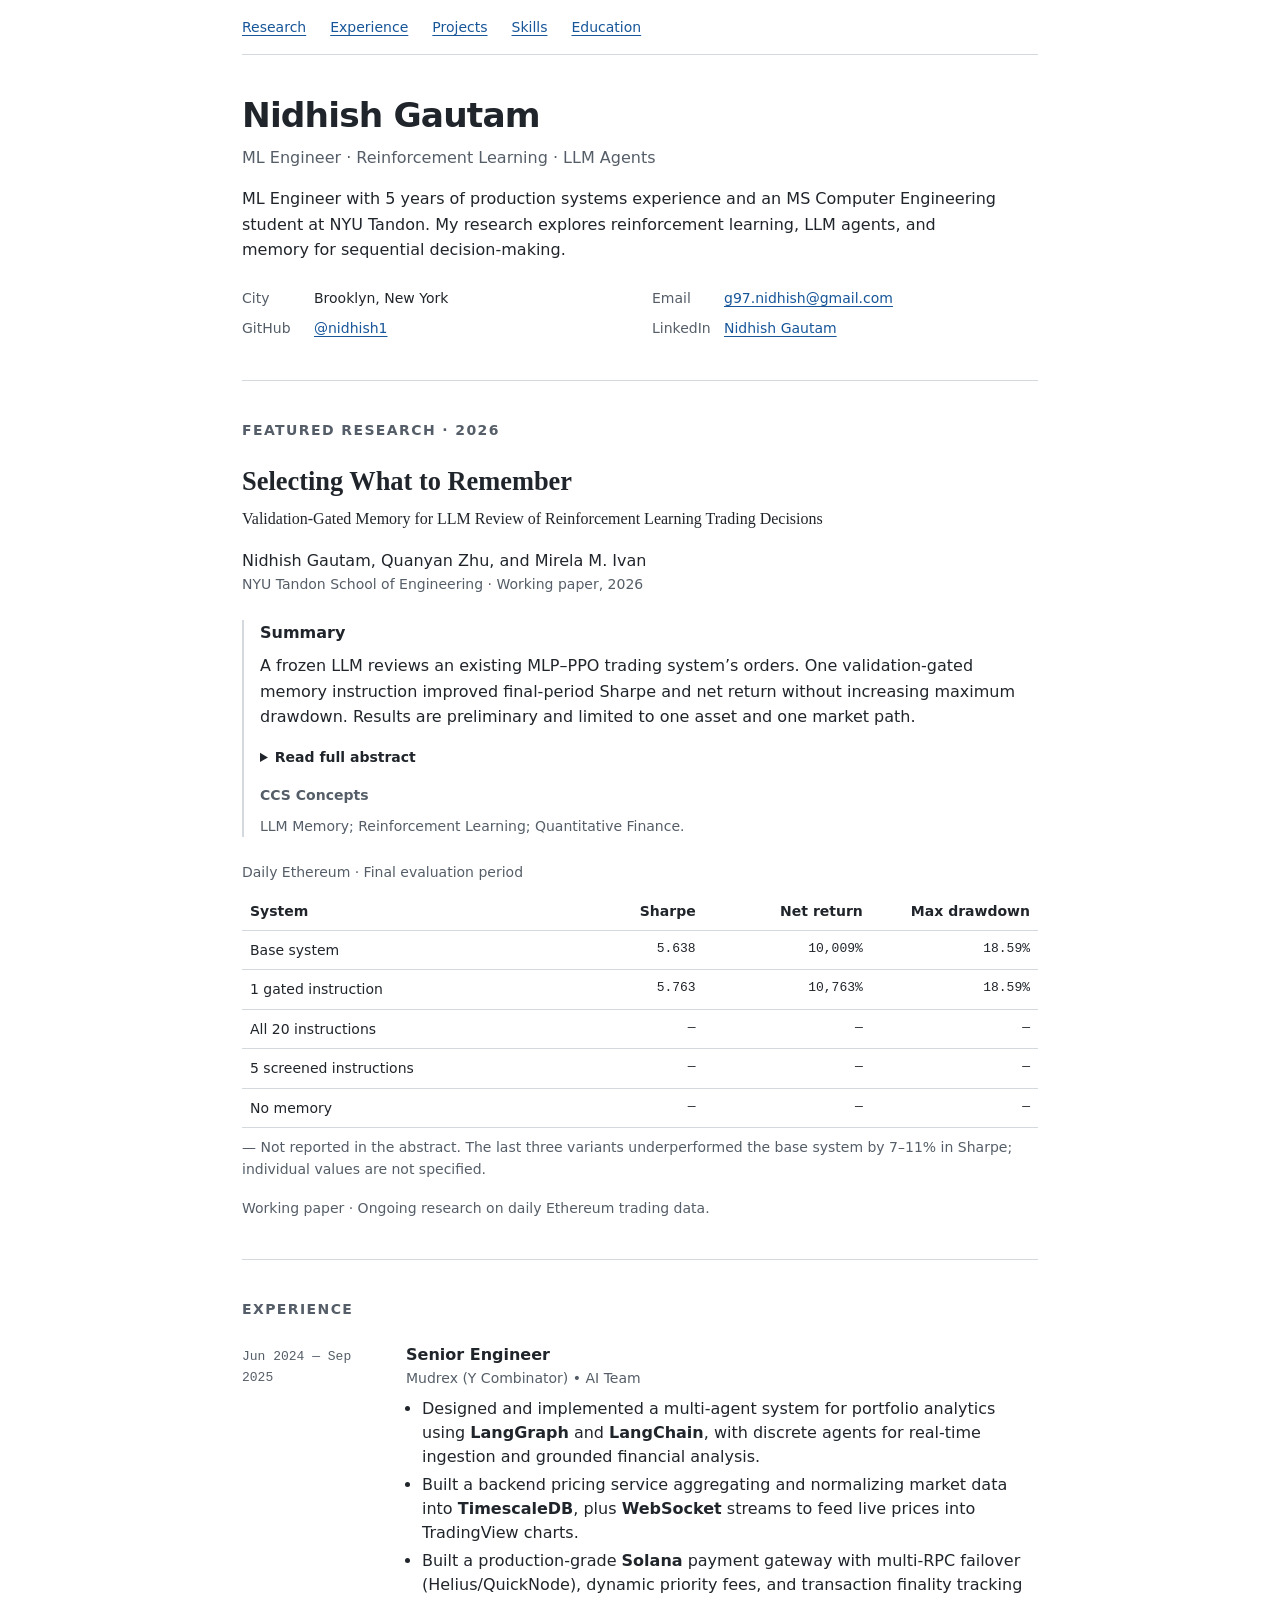
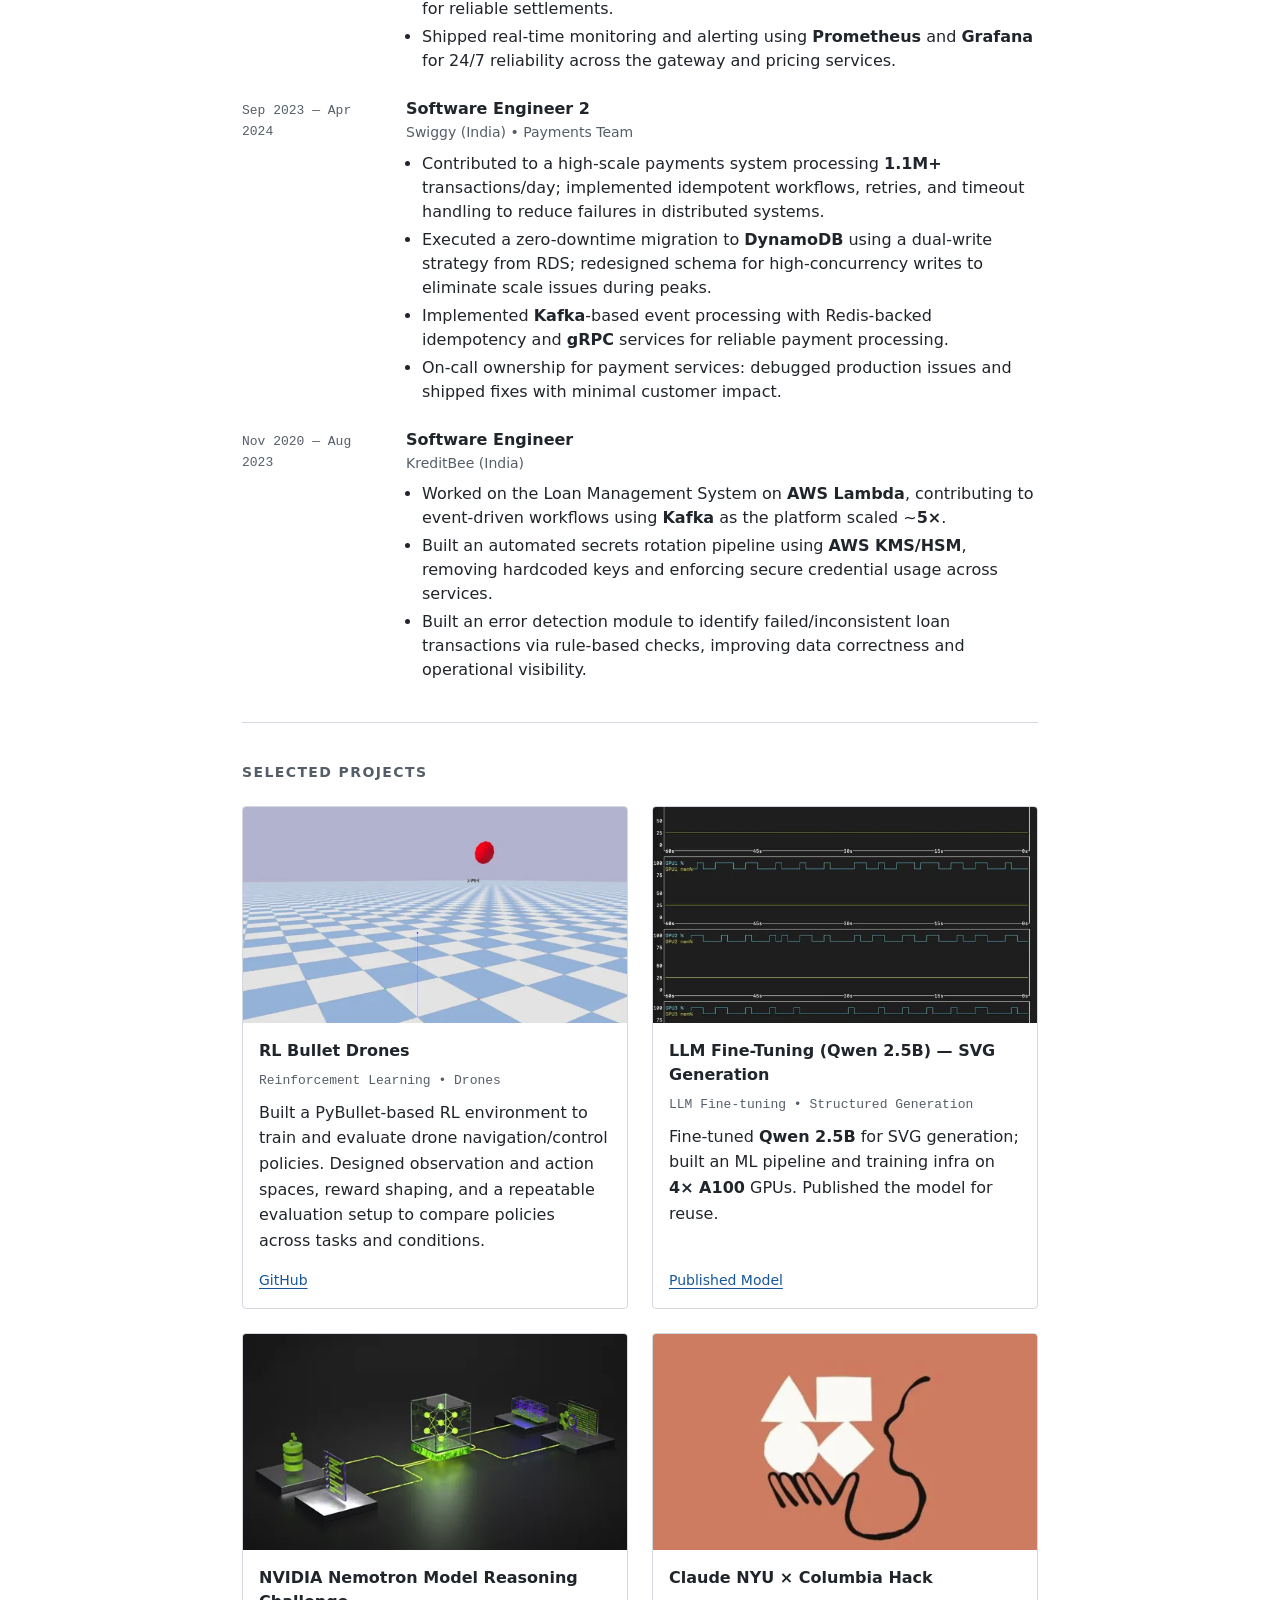
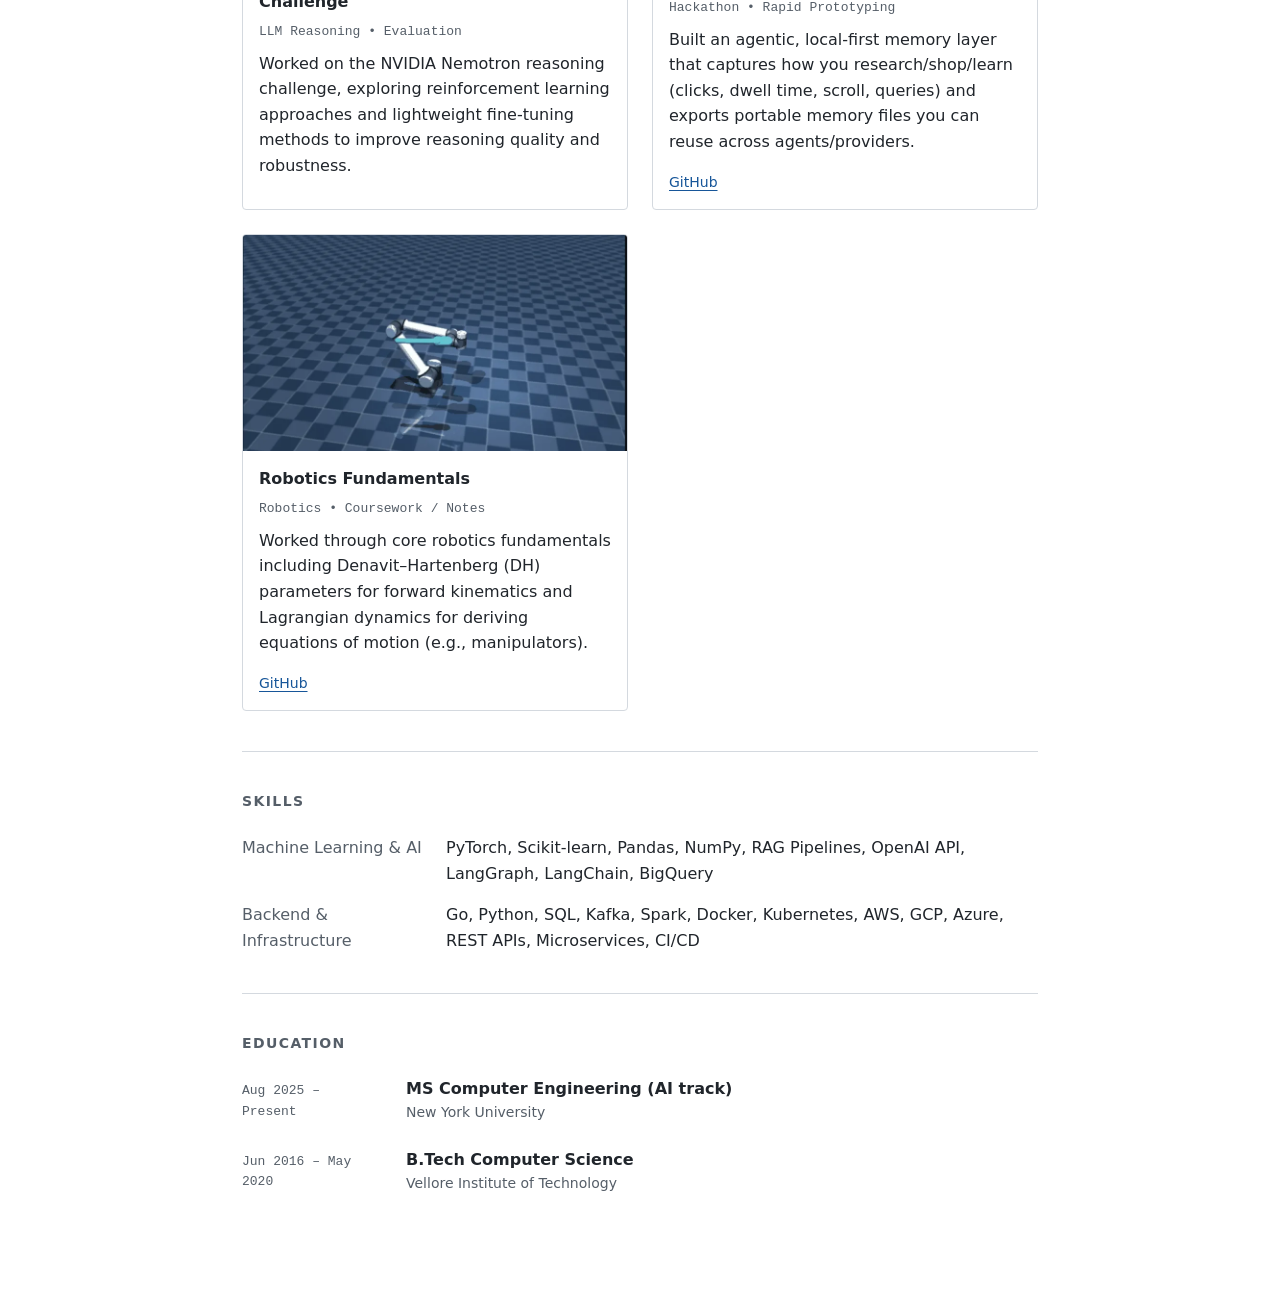
==== commit e12cf31a: "Add sourced research comparison and optimize project thumbnails" ====
--- a/index.html
+++ b/index.html
@@ -5,10 +5,7 @@
 <meta charset="utf-8"/>
 <meta content="width=device-width, initial-scale=1" name="viewport"/>
 <meta content="Nidhish Gautam — ML engineer and NYU researcher working on reinforcement learning, LLM agents, and validation-gated memory for trading." name="description"/>
-
-
 <title>Nidhish Gautam — Research &amp; Engineering</title>
-
 <link href="styles.css" rel="stylesheet"/></head>
 <body><a class="skip-link" href="#main">Skip to content</a>
 <div class="wrap">
@@ -31,13 +28,12 @@
 <h3 id="research-title">Selecting What to Remember<span class="research-subtitle">Validation-Gated Memory for LLM Review of Reinforcement Learning Trading Decisions</span></h3>
 <p class="research-authors">Nidhish Gautam, Quanyan Zhu, and Mirela M. Ivan</p><p class="research-affiliation">NYU Tandon School of Engineering · Working paper, 2026</p>
 <div aria-labelledby="abstract-heading" class="paper-abstract">
-<h4 id="abstract-heading">Abstract</h4>
-<p>We ask whether an already-trained reinforcement learning trading system can be improved by placing a frozen large language model (LLM) reviewer in front of its orders, without retraining any component and under a small API budget. The base system pairs a multilayer perceptron (MLP), which classifies the next market move as bearish, neutral, or bullish, with an ensemble of Proximal Policy Optimization (PPO) agents, which propose a continuous exposure; a fixed weighted sum of the two becomes the daily trading proposal. The reviewer sees the market features, the component outputs, the portfolio state, and the cost of each permitted action, and may only keep, halve, or flatten that proposal. Because an LLM does not learn from the outcomes of its own past decisions, we add a memory layer: over a development period we pair each review with its realized outcome, let the LLM reflect on these records to draft reusable review instructions, and then screen the drafts and replay each survivor on a later, disjoint validation period. Only instructions that raise the validation Sharpe ratio without materially increasing drawdown are retained, and the retained memory is frozen for the final evaluation. On daily Ethereum data, with 20M tokens costing merely $4 on DeepSeek Flash V4, a single gate-selected instruction raised the final-period Sharpe ratio from 5.638 to 5.763 (+2.2%) and net return from 10,009% to 10,763%, at an unchanged maximum drawdown of 18.59%. Memory that was not validated hurt: the reviewer with all 20 generated instructions, with the 5 screened instructions, or with no memory at all underperformed the base system by 7–11% in Sharpe ratio. These results come from one asset and one market path and are preliminary.</p>
+<h4 id="abstract-heading">Summary</h4><p>A frozen LLM reviews an existing MLP–PPO trading system’s orders. One validation-gated memory instruction improved final-period Sharpe and net return without increasing maximum drawdown. Results are preliminary and limited to one asset and one market path.</p><details><summary>Read full abstract</summary><p>We ask whether an already-trained reinforcement learning trading system can be improved by placing a frozen large language model (LLM) reviewer in front of its orders, without retraining any component and under a small API budget. The base system pairs a multilayer perceptron (MLP), which classifies the next market move as bearish, neutral, or bullish, with an ensemble of Proximal Policy Optimization (PPO) agents, which propose a continuous exposure; a fixed weighted sum of the two becomes the daily trading proposal. The reviewer sees the market features, the component outputs, the portfolio state, and the cost of each permitted action, and may only keep, halve, or flatten that proposal. Because an LLM does not learn from the outcomes of its own past decisions, we add a memory layer: over a development period we pair each review with its realized outcome, let the LLM reflect on these records to draft reusable review instructions, and then screen the drafts and replay each survivor on a later, disjoint validation period. Only instructions that raise the validation Sharpe ratio without materially increasing drawdown are retained, and the retained memory is frozen for the final evaluation. On daily Ethereum data, with 20M tokens costing merely $4 on DeepSeek Flash V4, a single gate-selected instruction raised the final-period Sharpe ratio from 5.638 to 5.763 (+2.2%) and net return from 10,009% to 10,763%, at an unchanged maximum drawdown of 18.59%. Memory that was not validated hurt: the reviewer with all 20 generated instructions, with the 5 screened instructions, or with no memory at all underperformed the base system by 7–11% in Sharpe ratio. These results come from one asset and one market path and are preliminary.</p></details>
+
 <div class="ccs-concepts"><h4>CCS Concepts</h4><p>LLM Memory; Reinforcement Learning; Quantitative Finance.</p></div>
-</div>
+</div><div class="results"><table aria-describedby="results-note"><caption>Daily Ethereum · Final evaluation period</caption><thead><tr><th scope="col">System</th><th scope="col">Sharpe</th><th scope="col">Net return</th><th scope="col">Max drawdown</th></tr></thead><tbody><tr><th scope="row">Base system</th><td>5.638</td><td>10,009%</td><td>18.59%</td></tr><tr><th scope="row">1 gated instruction</th><td>5.763</td><td>10,763%</td><td>18.59%</td></tr><tr><th scope="row">All 20 instructions</th><td>—</td><td>—</td><td>—</td></tr><tr><th scope="row">5 screened instructions</th><td>—</td><td>—</td><td>—</td></tr><tr><th scope="row">No memory</th><td>—</td><td>—</td><td>—</td></tr></tbody></table><p id="results-note">— Not reported in the abstract. The last three variants underperformed the base system by 7–11% in Sharpe; individual values are not specified.</p></div>
 <p class="research-status">Working paper · Ongoing research on daily Ethereum trading data.</p>
 </section>
-
 <section aria-label="Experience" class="card" id="work">
 <h2 class="section-heading">Experience</h2>
 <article class="entry"><div class="dates">Jun 2024 — Sep 2025</div><div class="entry-content"><div>
@@ -71,7 +67,7 @@
 <div aria-label="Project cards" class="projectsGrid">
 <article class="projectCard">
 <div class="projectThumb">
-<img alt="RL Bullet Drones simulation screenshot" decoding="async" height="450" loading="lazy" src="assets/rl-bullet-drones.png" width="800"/>
+<img alt="RL Bullet Drones simulation screenshot" decoding="async" height="450" loading="lazy" src="assets/rl-bullet-drones.webp" width="800"/>
 </div>
 <div class="projectBody">
 <h3 class="projectTitle">RL Bullet Drones</h3>
@@ -84,7 +80,7 @@
 </article>
 <article class="projectCard">
 <div class="projectThumb">
-<img alt="LLM fine-tuning project graphic" decoding="async" height="450" loading="lazy" src="assets/llm-fine-tune.png" width="800"/>
+<img alt="LLM fine-tuning project graphic" decoding="async" height="450" loading="lazy" src="assets/llm-fine-tune.webp" width="800"/>
 </div>
 <div class="projectBody">
 <h3 class="projectTitle">LLM Fine-Tuning (Qwen 2.5B) — SVG Generation</h3>
@@ -97,18 +93,17 @@
 </article>
 <article class="projectCard">
 <div class="projectThumb">
-<img alt="NVIDIA Nemotron challenge header" decoding="async" height="450" loading="lazy" src="assets/nemotron-header.png" width="800"/>
+<img alt="NVIDIA Nemotron challenge header" decoding="async" height="450" loading="lazy" src="assets/nemotron-header.webp" width="800"/>
 </div>
 <div class="projectBody">
 <h3 class="projectTitle">NVIDIA Nemotron Model Reasoning Challenge</h3>
 <div class="place">LLM Reasoning • Evaluation</div>
 <p class="projectNote">Worked on the NVIDIA Nemotron reasoning challenge, exploring reinforcement learning approaches and lightweight fine-tuning methods to improve reasoning quality and robustness.</p>
-
 </div>
 </article>
 <article class="projectCard">
 <div class="projectThumb">
-<img alt="Claude NYU × Columbia Hack project header" decoding="async" height="450" loading="lazy" src="assets/claude-nyu-columbia-hack.png" width="800"/>
+<img alt="Claude NYU × Columbia Hack project header" decoding="async" height="450" loading="lazy" src="assets/claude-nyu-columbia-hack.webp" width="800"/>
 </div>
 <div class="projectBody">
 <h3 class="projectTitle">Claude NYU × Columbia Hack</h3>
@@ -121,7 +116,7 @@
 </article>
 <article class="projectCard">
 <div class="projectThumb">
-<img alt="Foundation of Robotics project screenshot" decoding="async" height="450" loading="lazy" src="assets/foundation-of-robotics.png" width="800"/>
+<img alt="Foundation of Robotics project screenshot" decoding="async" height="450" loading="lazy" src="assets/foundation-of-robotics.webp" width="800"/>
 </div>
 <div class="projectBody">
 <h3 class="projectTitle">Robotics Fundamentals</h3>
@@ -137,7 +132,6 @@
 <h2 class="section-heading">Education</h2>
 <article class="entry"><p class="dates">Aug 2025 – Present</p><div class="entry-content"><h3>MS Computer Engineering (AI track)</h3><p class="place">New York University</p></div></article><article class="entry"><p class="dates">Jun 2016 – May 2020</p><div class="entry-content"><h3>B.Tech Computer Science</h3><p class="place">Vellore Institute of Technology</p></div></article>
 </section></main>
-
 </div>
 </body>
 </html>
--- a/styles.css
+++ b/styles.css
@@ -68,3 +68,16 @@
 }
 @media (max-width: 360px) { .nav { flex-wrap: wrap; justify-content: flex-start; gap: var(--s2) var(--s3); } }
 @media print { .topbar,.skip-link { display: none; } :root { --bg: white; --text: black; --muted: #444; --line: #ccc; --link: black; } .wrap { max-width: none; } .entry,.projectCard { break-inside: avoid; } }
+details { margin-top: var(--s3); }
+summary { cursor: pointer; font-size: .875rem; font-weight: 600; }
+details[open] summary { margin-bottom: var(--s3); }
+.results { margin-top: var(--s4); }
+table { width: 100%; border-collapse: collapse; font-size: .875rem; table-layout: fixed; }
+caption { text-align: left; margin-bottom: var(--s2); color: var(--muted); font-size: .875rem; }
+th,td { padding: var(--s2); border-bottom: 1px solid var(--line); text-align: right; vertical-align: top; }
+th:first-child { text-align: left; width: 37%; }
+thead th { font-weight: 600; }
+tbody th { font-weight: 400; }
+td { font-family: var(--mono); font-size: .8125rem; font-variant-numeric: tabular-nums; }
+#results-note { margin-top: var(--s2); color: var(--muted); font-size: .875rem; }
+@media (max-width: 600px) { th,td { padding: var(--s2) var(--s1); } }
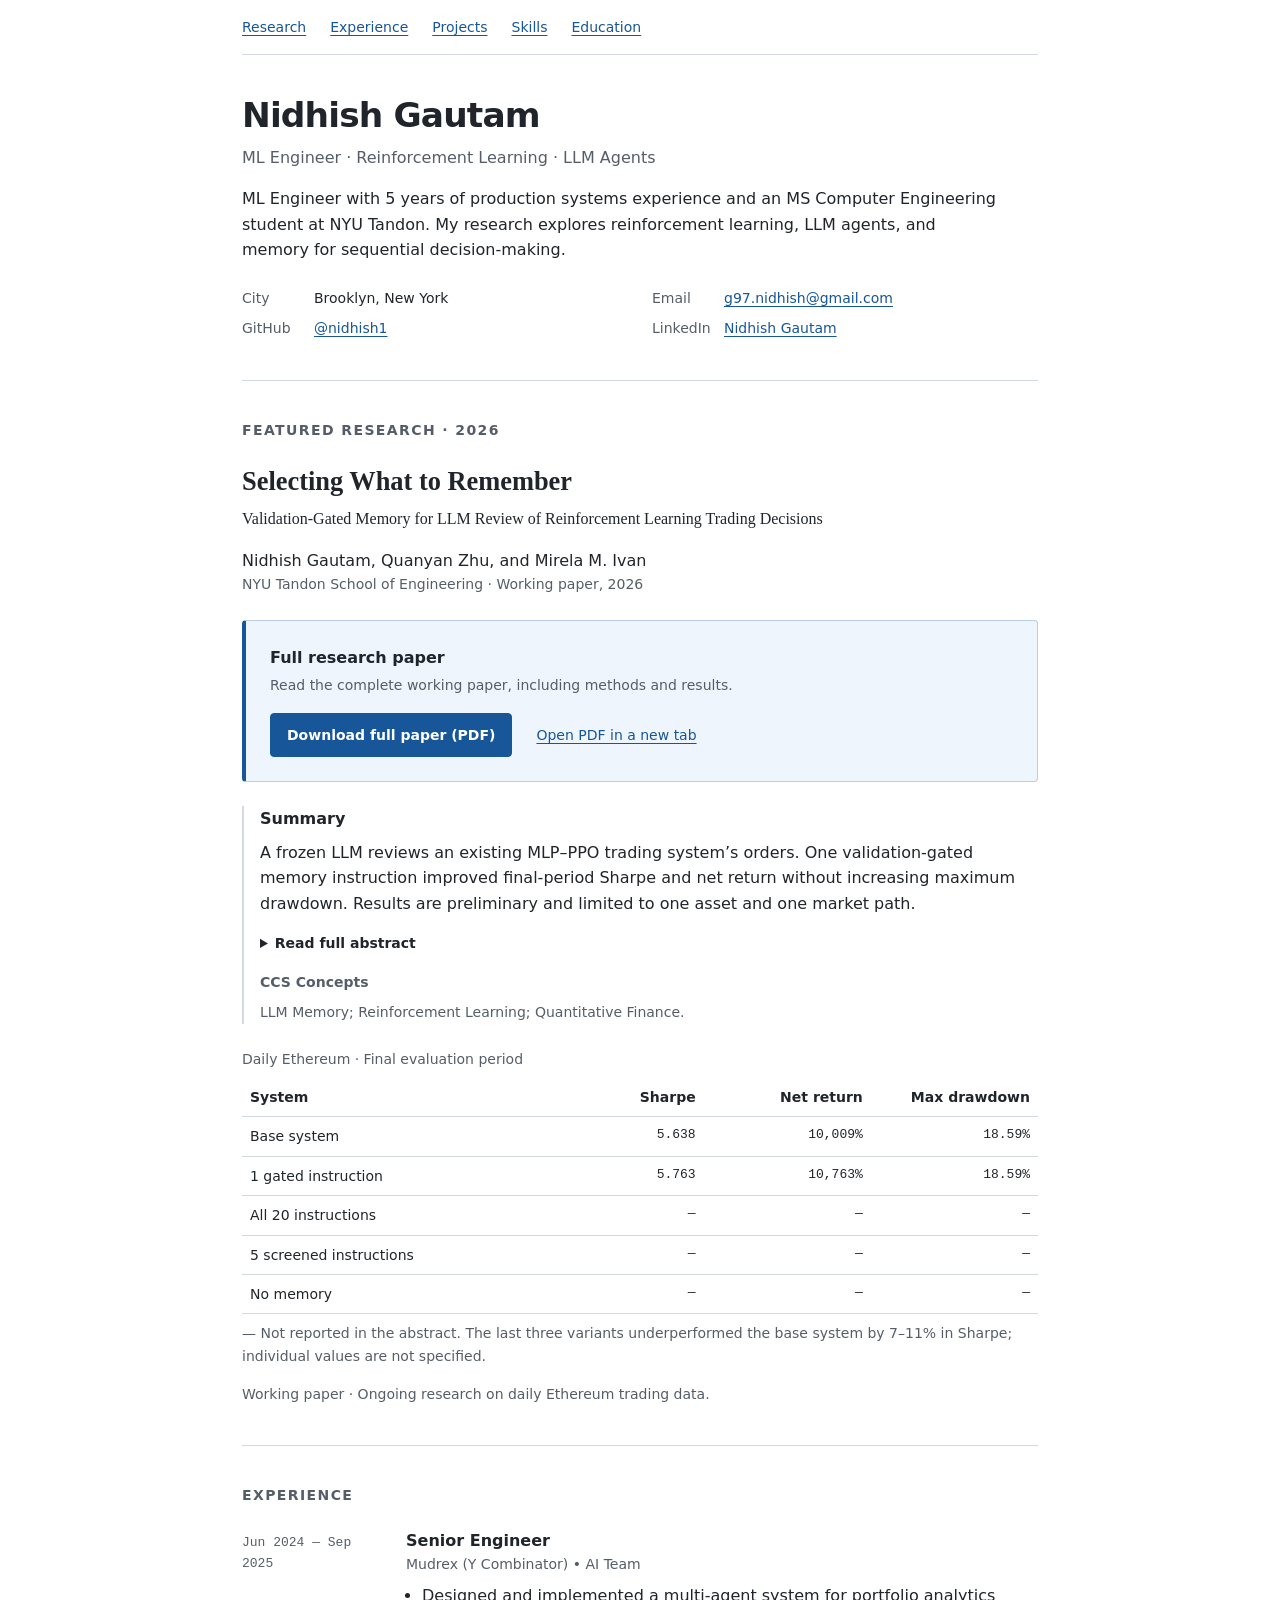
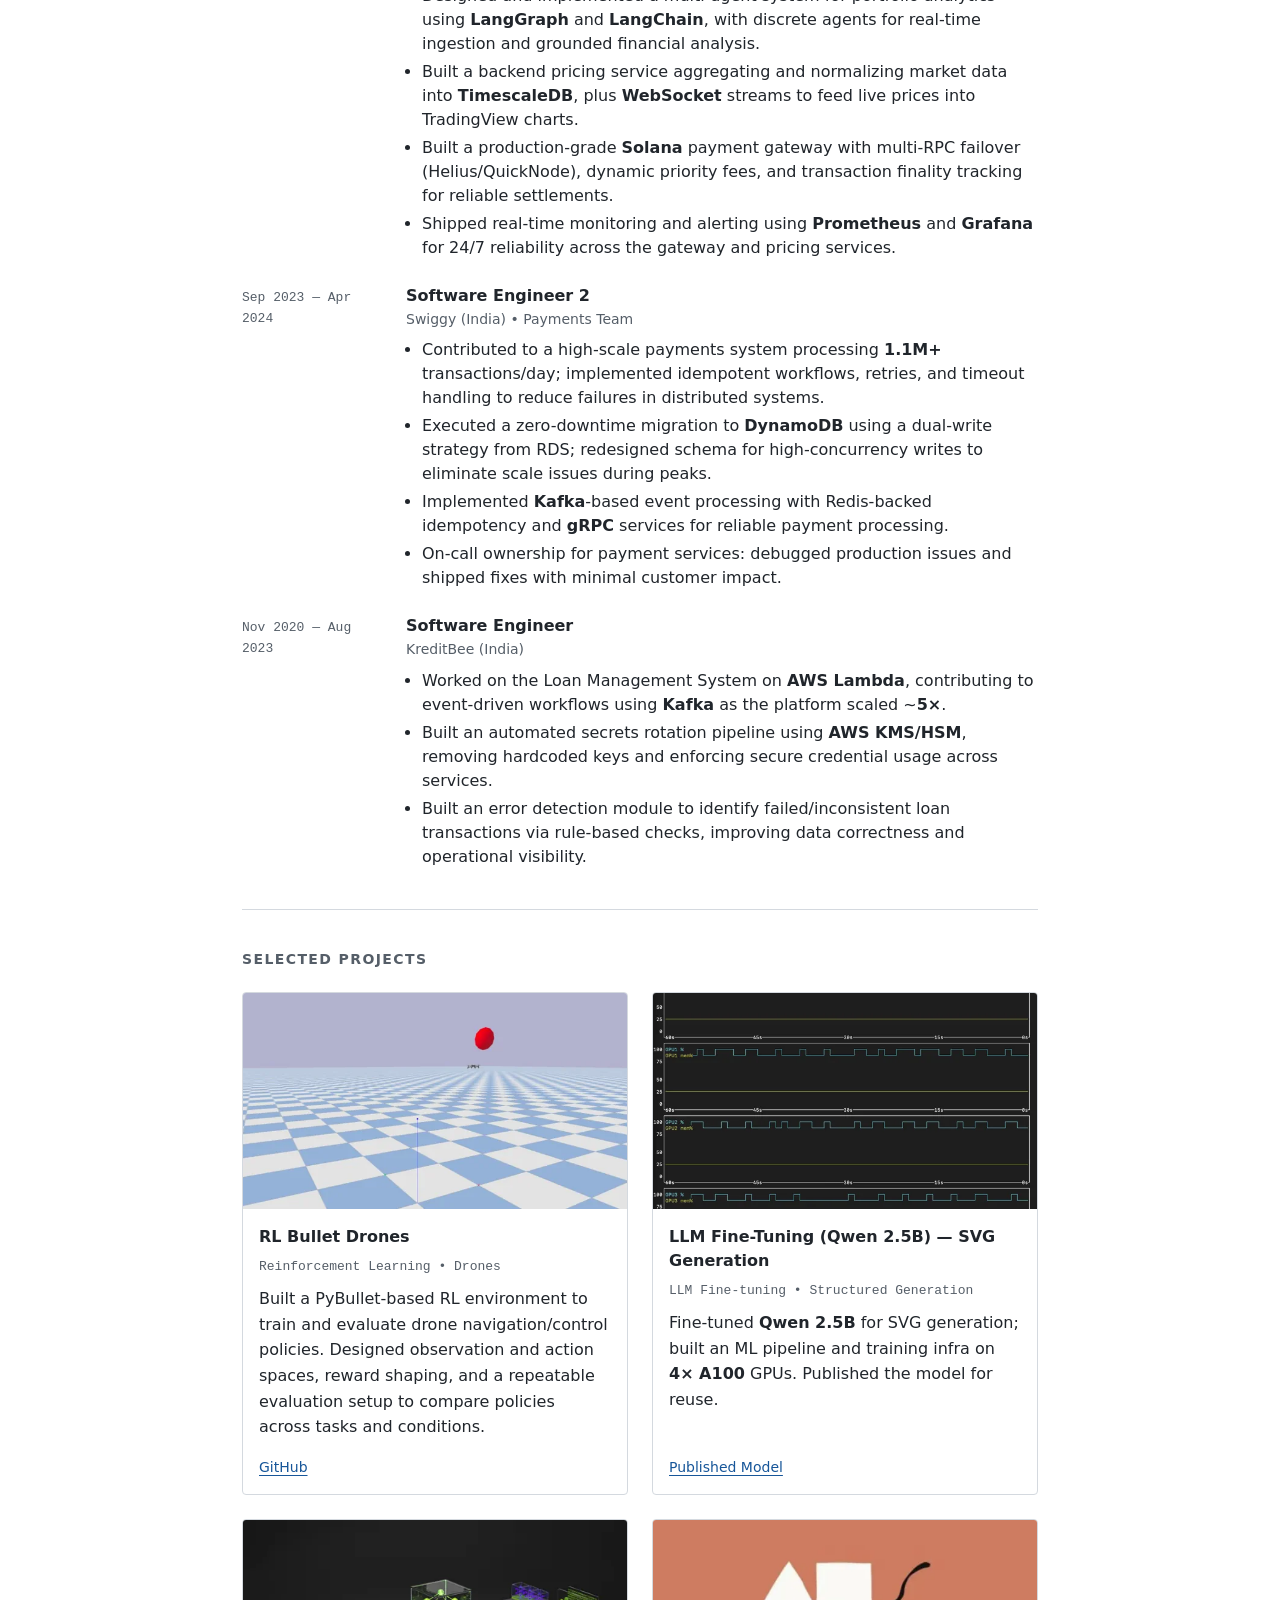
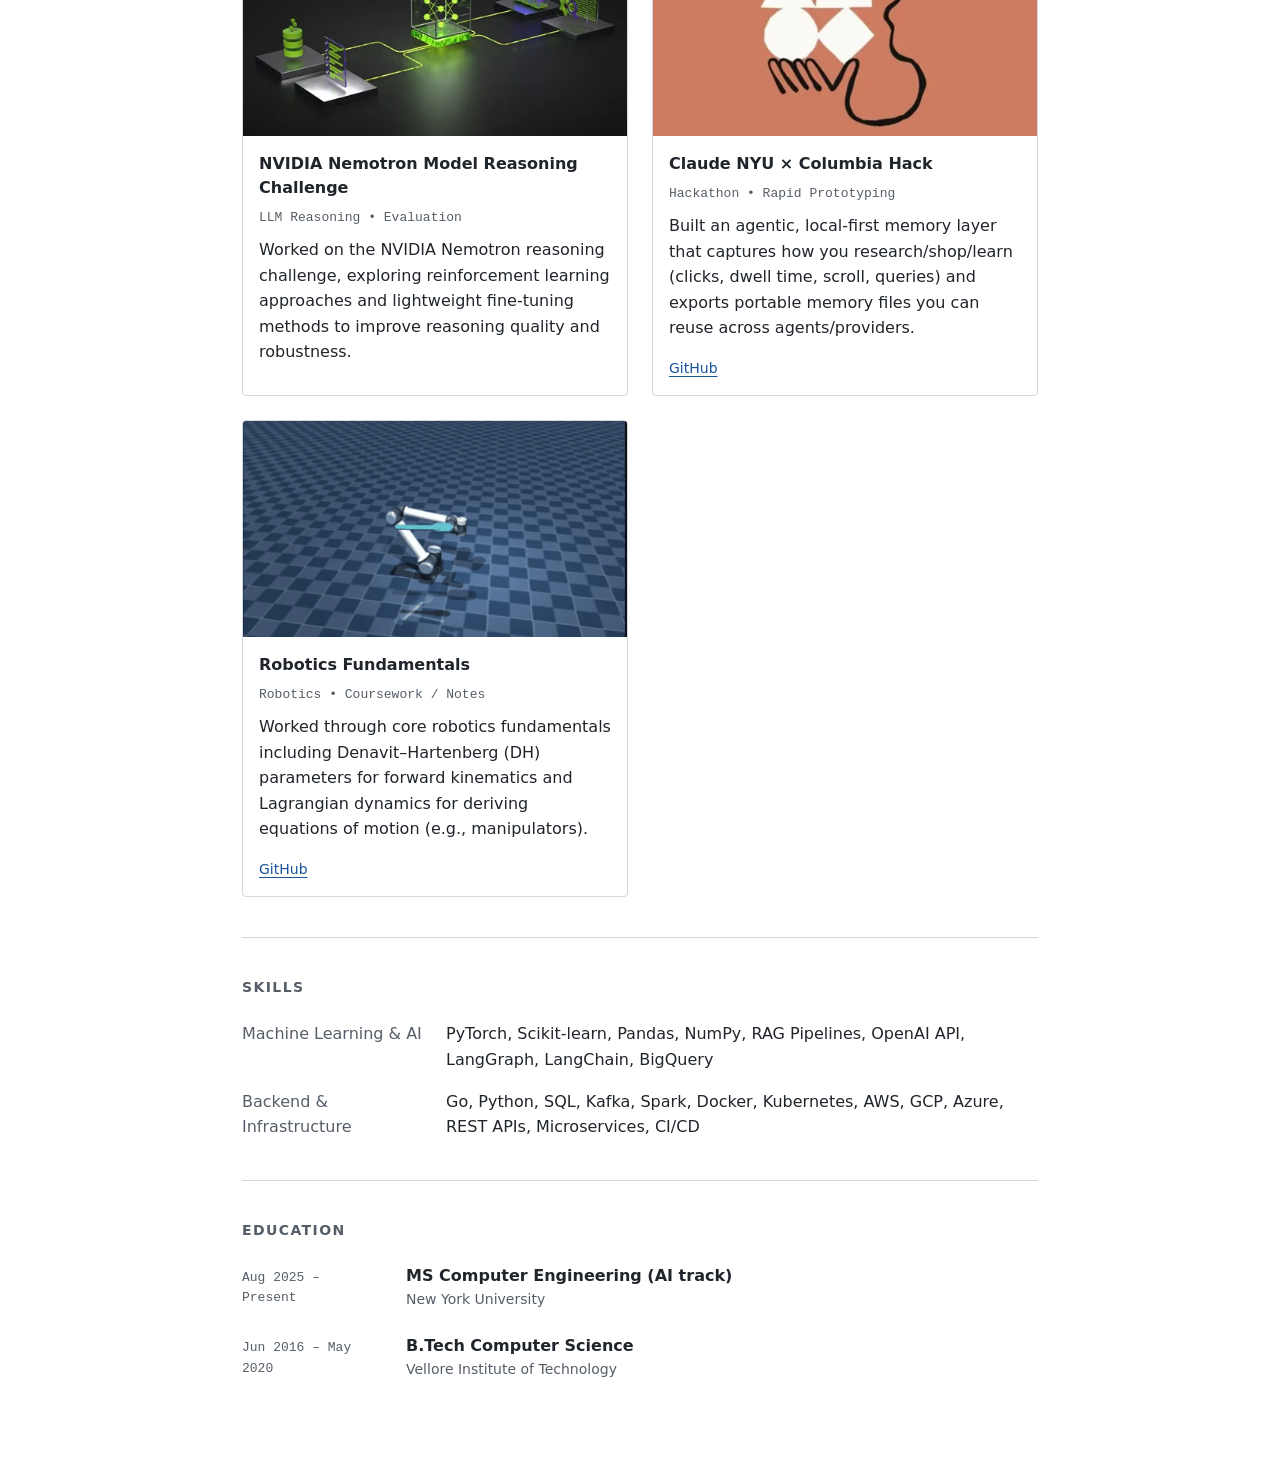
==== commit 6ad29ec7: "Highlight full research paper with PDF download and browser links" ====
--- a/index.html
+++ b/index.html
@@ -6,7 +6,7 @@
 <meta content="width=device-width, initial-scale=1" name="viewport"/>
 <meta content="Nidhish Gautam — ML engineer and NYU researcher working on reinforcement learning, LLM agents, and validation-gated memory for trading." name="description"/>
 <title>Nidhish Gautam — Research &amp; Engineering</title>
-<link href="styles.css" rel="stylesheet"/></head>
+<link href="styles.css?v=20261008-paper" rel="stylesheet"/></head>
 <body><a class="skip-link" href="#main">Skip to content</a>
 <div class="wrap">
 <header aria-label="Top navigation" class="topbar" role="banner"><nav aria-label="Main navigation" class="nav">
@@ -27,6 +27,10 @@
 <h2 class="section-heading">Featured research · 2026</h2>
 <h3 id="research-title">Selecting What to Remember<span class="research-subtitle">Validation-Gated Memory for LLM Review of Reinforcement Learning Trading Decisions</span></h3>
 <p class="research-authors">Nidhish Gautam, Quanyan Zhu, and Mirela M. Ivan</p><p class="research-affiliation">NYU Tandon School of Engineering · Working paper, 2026</p>
+<aside class="paper-download" aria-label="Full research paper">
+<div><strong>Full research paper</strong><p>Read the complete working paper, including methods and results.</p></div>
+<div class="paper-actions"><a class="paper-download-button" href="assets/selecting-what-to-remember.pdf" download="Selecting-What-to-Remember.pdf">Download full paper (PDF)</a><a class="paper-open" href="assets/selecting-what-to-remember.pdf" target="_blank" rel="noopener">Open PDF in a new tab</a></div>
+</aside>
 <div aria-labelledby="abstract-heading" class="paper-abstract">
 <h4 id="abstract-heading">Summary</h4><p>A frozen LLM reviews an existing MLP–PPO trading system’s orders. One validation-gated memory instruction improved final-period Sharpe and net return without increasing maximum drawdown. Results are preliminary and limited to one asset and one market path.</p><details><summary>Read full abstract</summary><p>We ask whether an already-trained reinforcement learning trading system can be improved by placing a frozen large language model (LLM) reviewer in front of its orders, without retraining any component and under a small API budget. The base system pairs a multilayer perceptron (MLP), which classifies the next market move as bearish, neutral, or bullish, with an ensemble of Proximal Policy Optimization (PPO) agents, which propose a continuous exposure; a fixed weighted sum of the two becomes the daily trading proposal. The reviewer sees the market features, the component outputs, the portfolio state, and the cost of each permitted action, and may only keep, halve, or flatten that proposal. Because an LLM does not learn from the outcomes of its own past decisions, we add a memory layer: over a development period we pair each review with its realized outcome, let the LLM reflect on these records to draft reusable review instructions, and then screen the drafts and replay each survivor on a later, disjoint validation period. Only instructions that raise the validation Sharpe ratio without materially increasing drawdown are retained, and the retained memory is frozen for the final evaluation. On daily Ethereum data, with 20M tokens costing merely $4 on DeepSeek Flash V4, a single gate-selected instruction raised the final-period Sharpe ratio from 5.638 to 5.763 (+2.2%) and net return from 10,009% to 10,763%, at an unchanged maximum drawdown of 18.59%. Memory that was not validated hurt: the reviewer with all 20 generated instructions, with the 5 screened instructions, or with no memory at all underperformed the base system by 7–11% in Sharpe ratio. These results come from one asset and one market path and are preliminary.</p></details>
 
--- a/styles.css
+++ b/styles.css
@@ -1,12 +1,9 @@
 :root {
-  color-scheme: light dark;
+  color-scheme: light;
   --bg: #ffffff; --text: #20252b; --muted: #555e68; --line: #d4d9df;
   --surface: #f5f7f9; --link: #175699;
   --s1: 4px; --s2: 8px; --s3: 16px; --s4: 24px; --s5: 40px; --s6: 64px;
   --mono: ui-monospace, SFMono-Regular, Menlo, Consolas, monospace;
-}
-@media (prefers-color-scheme: dark) {
-  :root { --bg: #171b20; --text: #e5e9ee; --muted: #b0bac5; --line: #424b56; --surface: #21272e; --link: #8fc5ff; }
 }
 * { box-sizing: border-box; }
 html { scroll-padding-top: 80px; }
@@ -81,3 +78,12 @@
 td { font-family: var(--mono); font-size: .8125rem; font-variant-numeric: tabular-nums; }
 #results-note { margin-top: var(--s2); color: var(--muted); font-size: .875rem; }
 @media (max-width: 600px) { th,td { padding: var(--s2) var(--s1); } }
+
+.paper-download { margin-top: var(--s4); padding: var(--s4); border: 1px solid #b8cee5; border-left: 4px solid var(--link); border-radius: 4px; background: #eef5fc; }
+.paper-download strong { font-size: 1rem; }
+.paper-download p { margin-top: var(--s1); color: var(--muted); font-size: .875rem; }
+.paper-actions { display: flex; flex-wrap: wrap; align-items: center; gap: var(--s3) var(--s4); margin-top: var(--s3); }
+.paper-download-button { display: inline-flex; align-items: center; justify-content: center; min-height: 44px; padding: 10px 16px; border: 1px solid var(--link); border-radius: 4px; background: var(--link); color: #fff; font-size: .875rem; font-weight: 650; text-decoration: none; text-align: center; }
+.paper-download-button:hover { background: #104479; border-color: #104479; }
+.paper-open { font-size: .875rem; }
+@media (max-width: 600px) { .paper-download { padding: var(--s3); } .paper-actions { align-items: stretch; flex-direction: column; gap: var(--s3); } .paper-open { text-align: center; } }
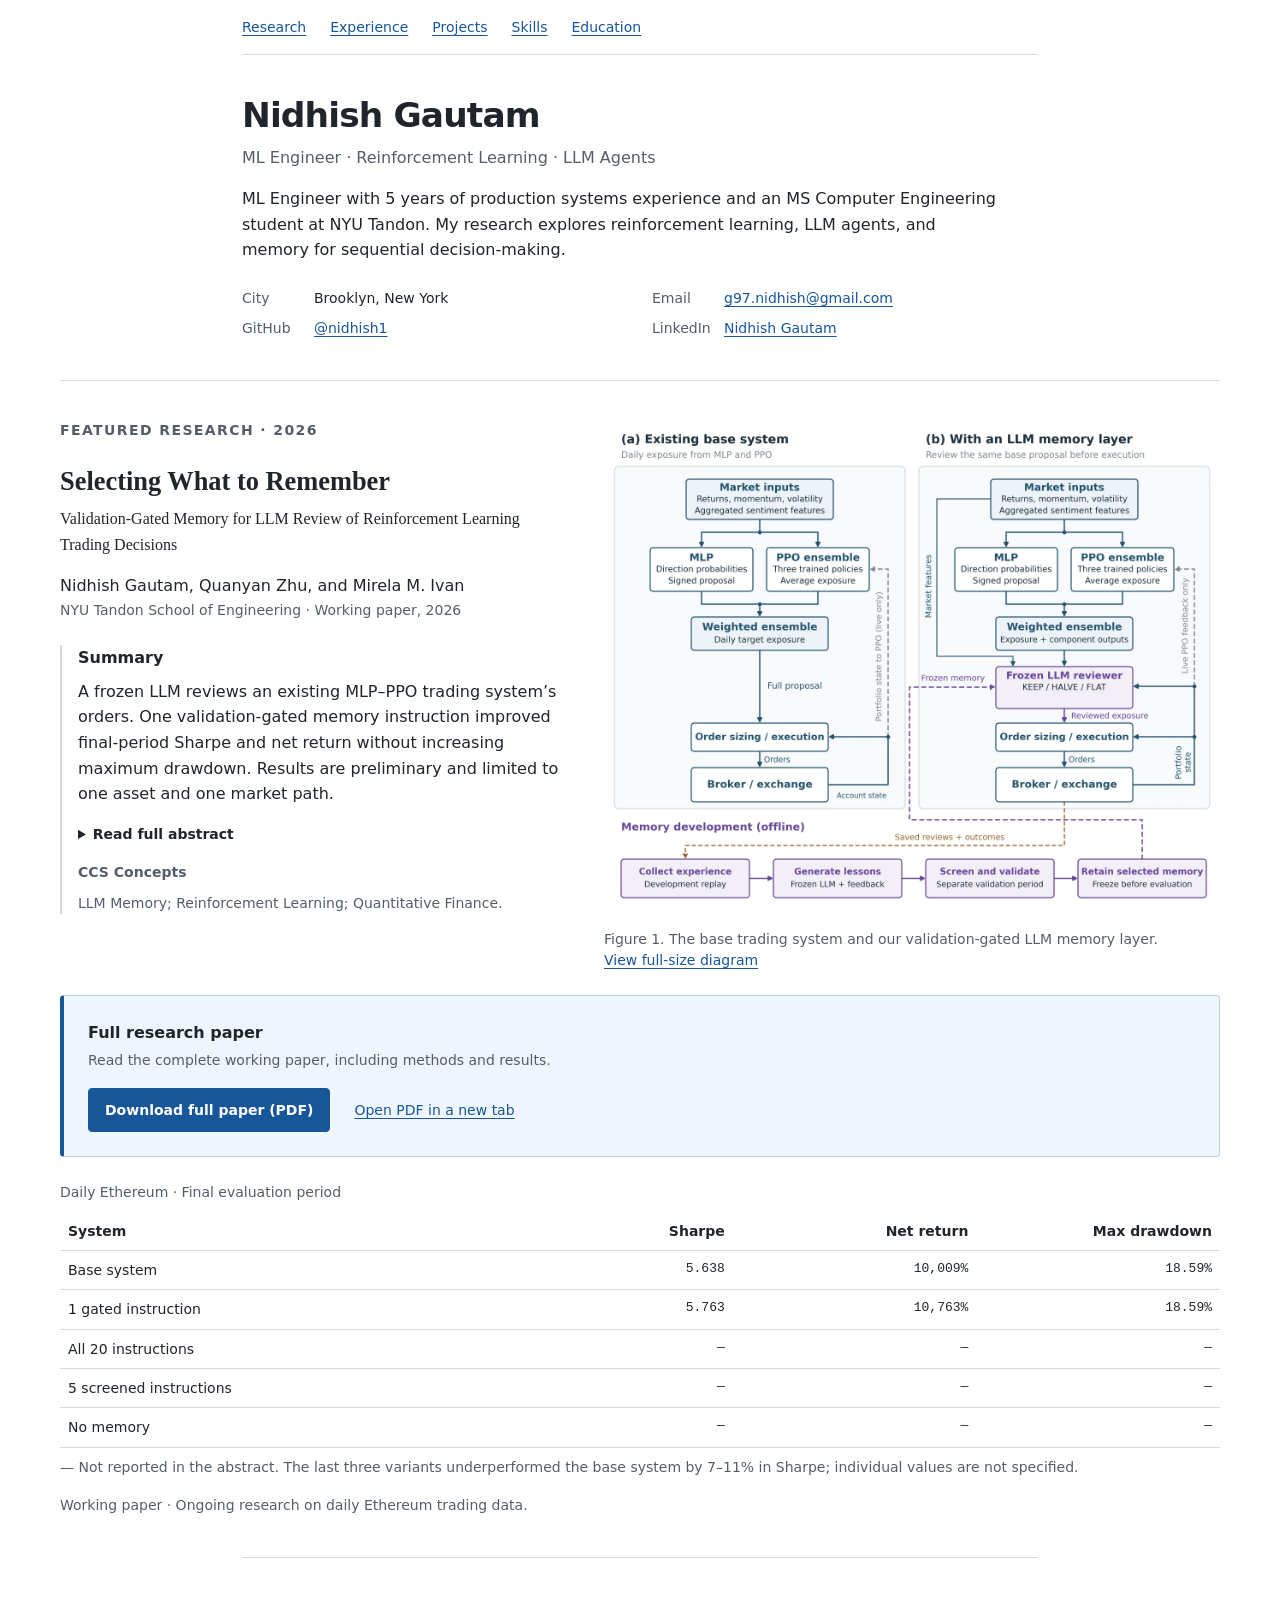
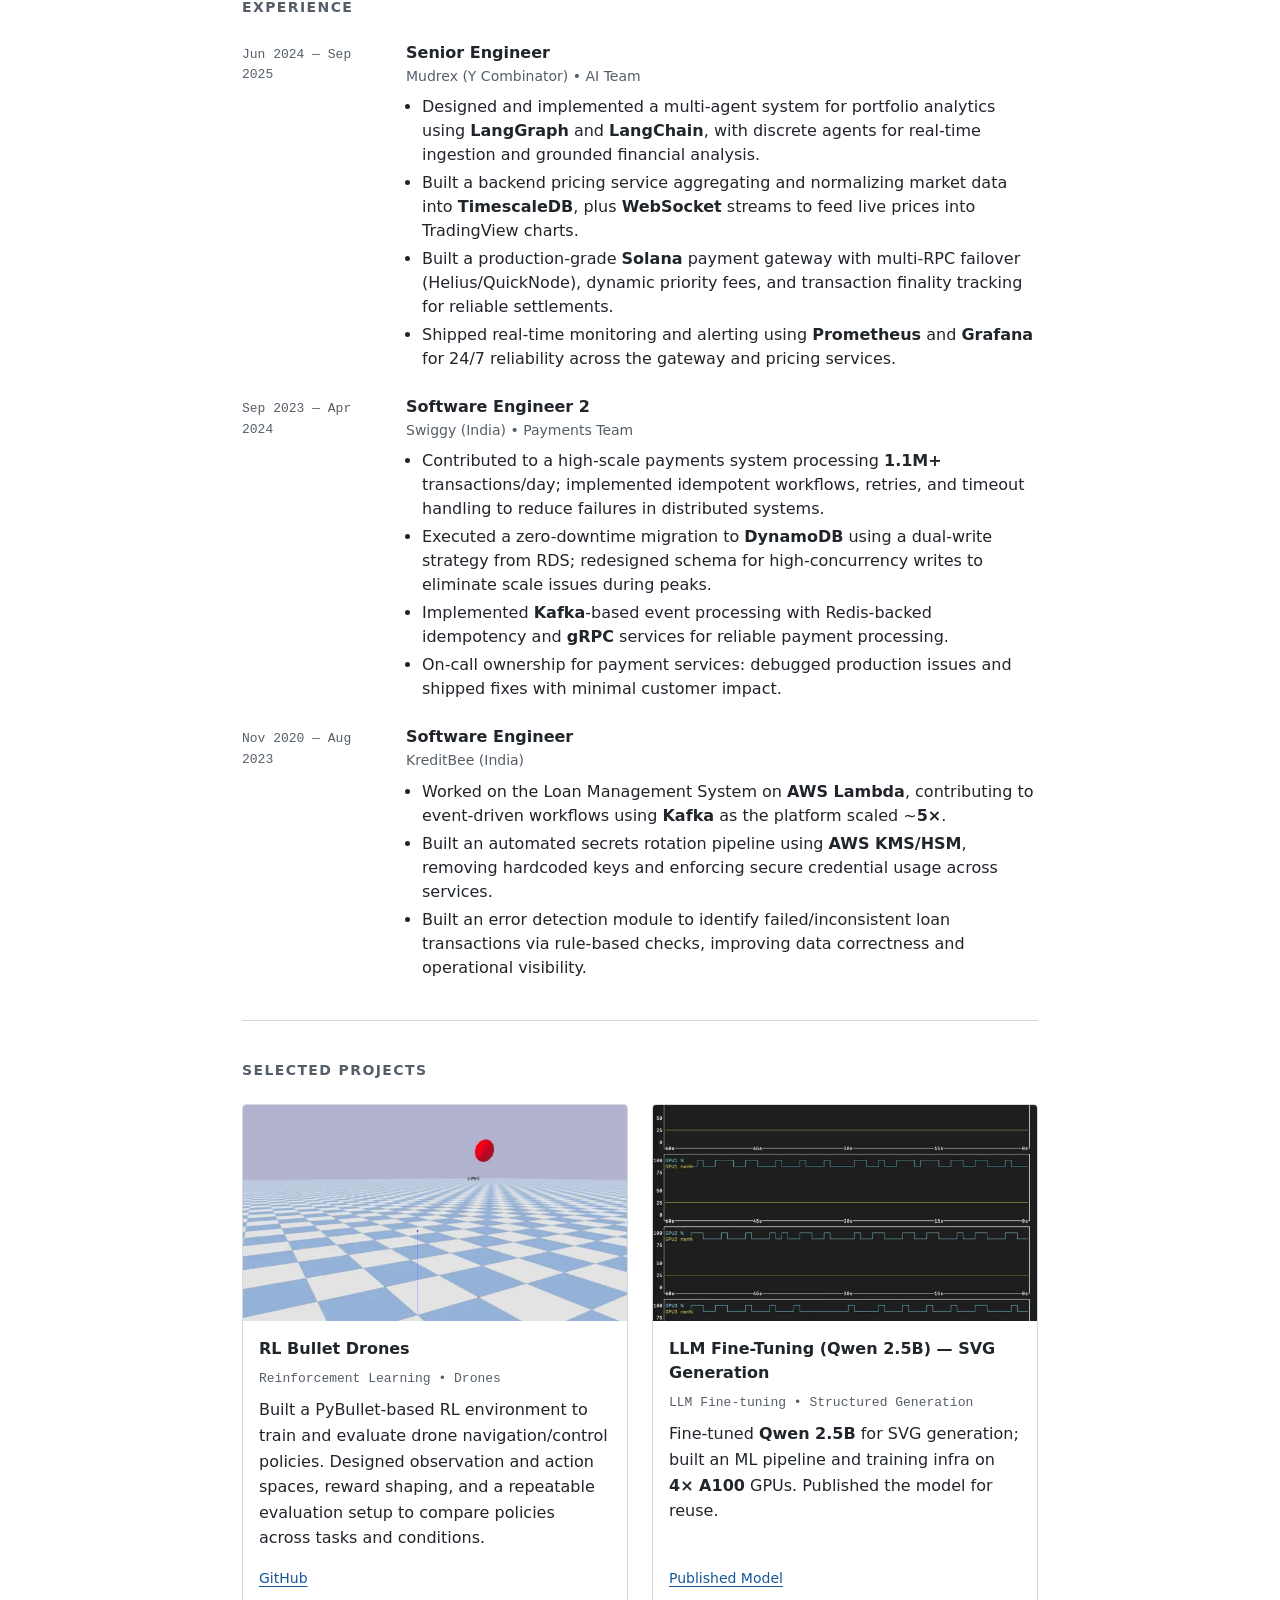
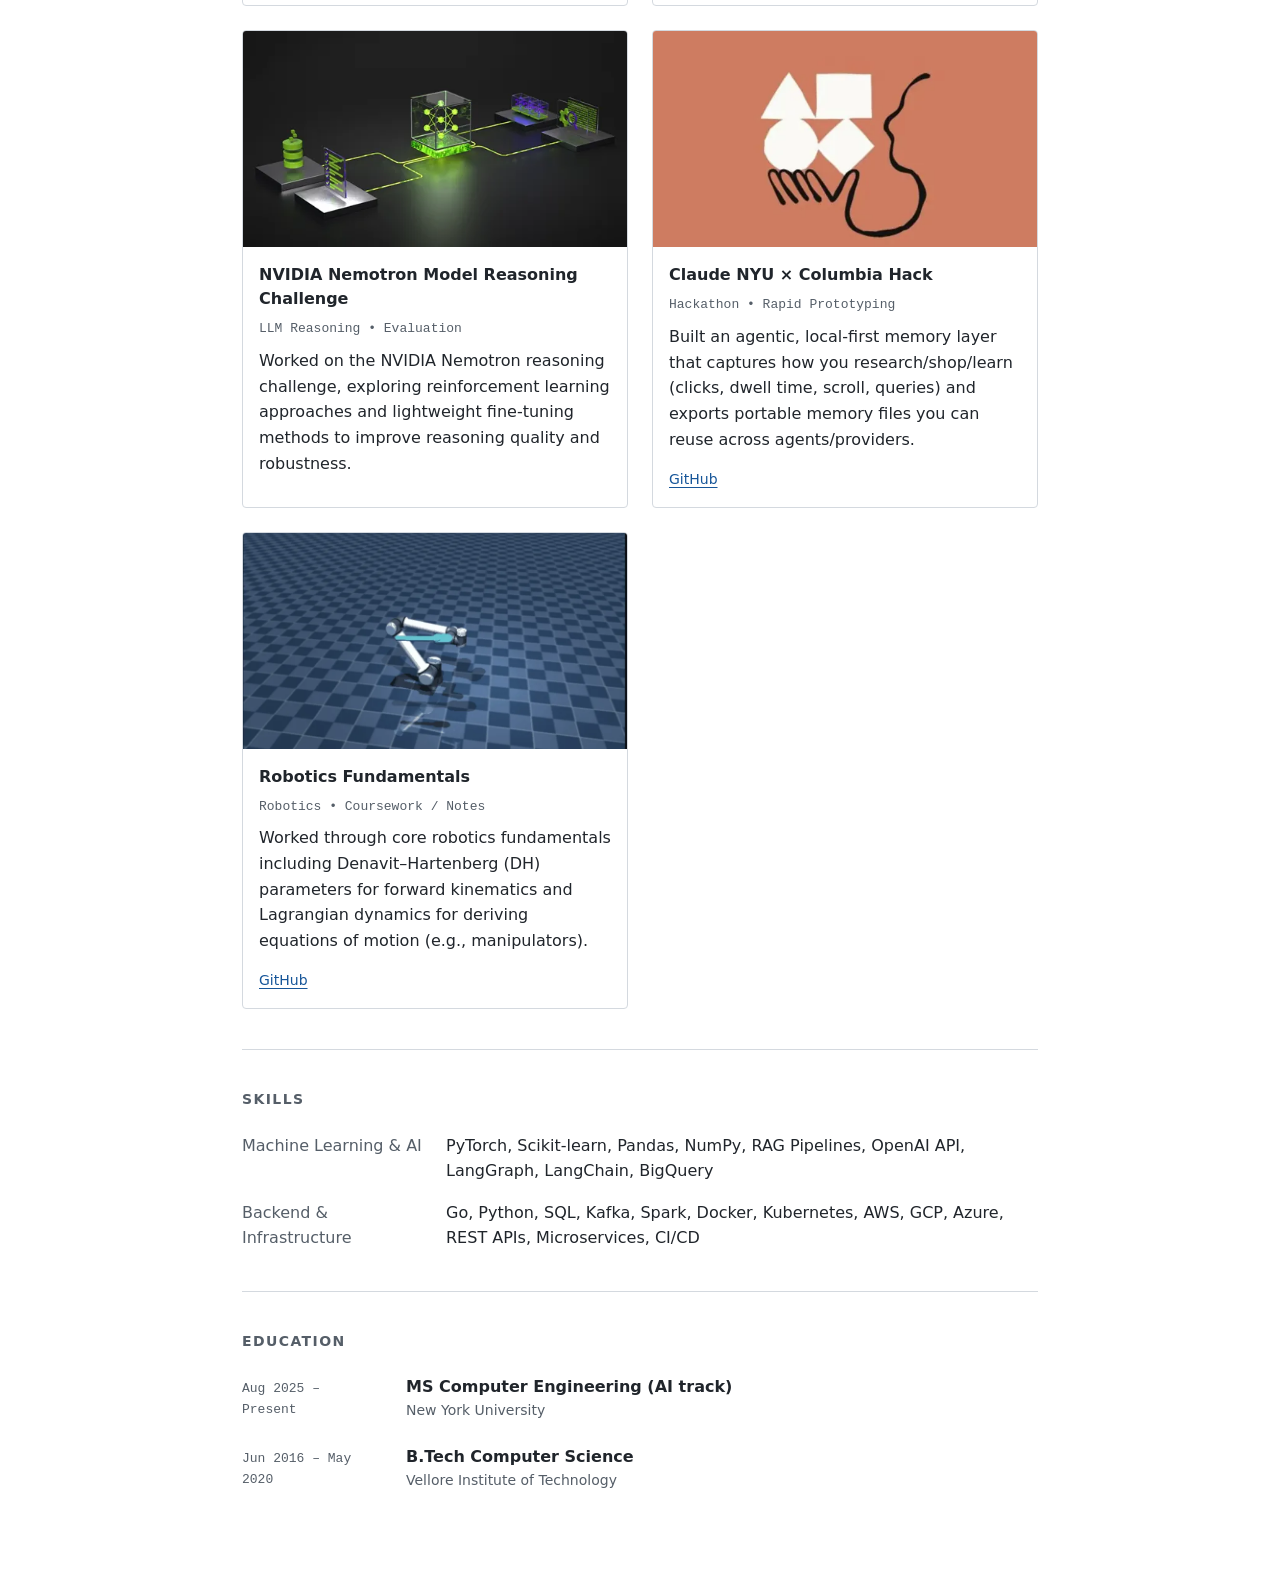
==== commit dd0f1b2b: "Show original paper diagram alongside research summary" ====
--- a/index.html
+++ b/index.html
@@ -6,7 +6,7 @@
 <meta content="width=device-width, initial-scale=1" name="viewport"/>
 <meta content="Nidhish Gautam — ML engineer and NYU researcher working on reinforcement learning, LLM agents, and validation-gated memory for trading." name="description"/>
 <title>Nidhish Gautam — Research &amp; Engineering</title>
-<link href="styles.css?v=20261008-paper" rel="stylesheet"/></head>
+<link href="styles.css?v=20261008-diagram" rel="stylesheet"/></head>
 <body><a class="skip-link" href="#main">Skip to content</a>
 <div class="wrap">
 <header aria-label="Top navigation" class="topbar" role="banner"><nav aria-label="Main navigation" class="nav">
@@ -23,19 +23,18 @@
         </p>
 <dl class="contact"><div><dt>City</dt><dd>Brooklyn, New York</dd></div><div><dt>Email</dt><dd><a href="mailto:g97.nidhish@gmail.com">g97.nidhish@gmail.com</a></dd></div><div><dt>GitHub</dt><dd><a href="https://github.com/nidhish1">@nidhish1</a></dd></div><div><dt>LinkedIn</dt><dd><a href="https://www.linkedin.com/in/nidhish-g-ba90aa1a3">Nidhish Gautam</a></dd></div></dl>
 </section>
-<section aria-labelledby="research-title" class="research" id="research">
-<h2 class="section-heading">Featured research · 2026</h2>
-<h3 id="research-title">Selecting What to Remember<span class="research-subtitle">Validation-Gated Memory for LLM Review of Reinforcement Learning Trading Decisions</span></h3>
-<p class="research-authors">Nidhish Gautam, Quanyan Zhu, and Mirela M. Ivan</p><p class="research-affiliation">NYU Tandon School of Engineering · Working paper, 2026</p>
-<aside class="paper-download" aria-label="Full research paper">
+<section aria-labelledby="research-title" class="research" id="research"><div class="research-overview"><div class="research-copy"><h2 class="section-heading">Featured research · 2026</h2><h3 id="research-title">Selecting What to Remember<span class="research-subtitle">Validation-Gated Memory for LLM Review of Reinforcement Learning Trading Decisions</span></h3><p class="research-authors">Nidhish Gautam, Quanyan Zhu, and Mirela M. Ivan</p><p class="research-affiliation">NYU Tandon School of Engineering · Working paper, 2026</p><div aria-labelledby="abstract-heading" class="paper-abstract">
+<h4 id="abstract-heading">Summary</h4><p>A frozen LLM reviews an existing MLP–PPO trading system’s orders. One validation-gated memory instruction improved final-period Sharpe and net return without increasing maximum drawdown. Results are preliminary and limited to one asset and one market path.</p><details><summary>Read full abstract</summary><p>We ask whether an already-trained reinforcement learning trading system can be improved by placing a frozen large language model (LLM) reviewer in front of its orders, without retraining any component and under a small API budget. The base system pairs a multilayer perceptron (MLP), which classifies the next market move as bearish, neutral, or bullish, with an ensemble of Proximal Policy Optimization (PPO) agents, which propose a continuous exposure; a fixed weighted sum of the two becomes the daily trading proposal. The reviewer sees the market features, the component outputs, the portfolio state, and the cost of each permitted action, and may only keep, halve, or flatten that proposal. Because an LLM does not learn from the outcomes of its own past decisions, we add a memory layer: over a development period we pair each review with its realized outcome, let the LLM reflect on these records to draft reusable review instructions, and then screen the drafts and replay each survivor on a later, disjoint validation period. Only instructions that raise the validation Sharpe ratio without materially increasing drawdown are retained, and the retained memory is frozen for the final evaluation. On daily Ethereum data, with 20M tokens costing merely $4 on DeepSeek Flash V4, a single gate-selected instruction raised the final-period Sharpe ratio from 5.638 to 5.763 (+2.2%) and net return from 10,009% to 10,763%, at an unchanged maximum drawdown of 18.59%. Memory that was not validated hurt: the reviewer with all 20 generated instructions, with the 5 screened instructions, or with no memory at all underperformed the base system by 7–11% in Sharpe ratio. These results come from one asset and one market path and are preliminary.</p></details>
+<div class="ccs-concepts"><h4>CCS Concepts</h4><p>LLM Memory; Reinforcement Learning; Quantitative Finance.</p></div>
+</div></div><figure class="research-figure"><a aria-label="Open research system diagram at full resolution in a new tab" href="assets/research-system.webp" rel="noopener" target="_blank"><img alt="Comparison of the original MLP–PPO trading system with the proposed frozen LLM reviewer. An offline pipeline collects experience, generates lessons, validates them, and retains selected memory for review decisions." height="2300" src="assets/research-system.webp" width="2880"/></a><figcaption>Figure 1. The base trading system and our validation-gated LLM memory layer. <a href="assets/research-system.webp" rel="noopener" target="_blank">View full-size diagram</a></figcaption></figure></div>
+
+
+
+<aside aria-label="Full research paper" class="paper-download">
 <div><strong>Full research paper</strong><p>Read the complete working paper, including methods and results.</p></div>
-<div class="paper-actions"><a class="paper-download-button" href="assets/selecting-what-to-remember.pdf" download="Selecting-What-to-Remember.pdf">Download full paper (PDF)</a><a class="paper-open" href="assets/selecting-what-to-remember.pdf" target="_blank" rel="noopener">Open PDF in a new tab</a></div>
+<div class="paper-actions"><a class="paper-download-button" download="Selecting-What-to-Remember.pdf" href="assets/selecting-what-to-remember.pdf">Download full paper (PDF)</a><a class="paper-open" href="assets/selecting-what-to-remember.pdf" rel="noopener" target="_blank">Open PDF in a new tab</a></div>
 </aside>
-<div aria-labelledby="abstract-heading" class="paper-abstract">
-<h4 id="abstract-heading">Summary</h4><p>A frozen LLM reviews an existing MLP–PPO trading system’s orders. One validation-gated memory instruction improved final-period Sharpe and net return without increasing maximum drawdown. Results are preliminary and limited to one asset and one market path.</p><details><summary>Read full abstract</summary><p>We ask whether an already-trained reinforcement learning trading system can be improved by placing a frozen large language model (LLM) reviewer in front of its orders, without retraining any component and under a small API budget. The base system pairs a multilayer perceptron (MLP), which classifies the next market move as bearish, neutral, or bullish, with an ensemble of Proximal Policy Optimization (PPO) agents, which propose a continuous exposure; a fixed weighted sum of the two becomes the daily trading proposal. The reviewer sees the market features, the component outputs, the portfolio state, and the cost of each permitted action, and may only keep, halve, or flatten that proposal. Because an LLM does not learn from the outcomes of its own past decisions, we add a memory layer: over a development period we pair each review with its realized outcome, let the LLM reflect on these records to draft reusable review instructions, and then screen the drafts and replay each survivor on a later, disjoint validation period. Only instructions that raise the validation Sharpe ratio without materially increasing drawdown are retained, and the retained memory is frozen for the final evaluation. On daily Ethereum data, with 20M tokens costing merely $4 on DeepSeek Flash V4, a single gate-selected instruction raised the final-period Sharpe ratio from 5.638 to 5.763 (+2.2%) and net return from 10,009% to 10,763%, at an unchanged maximum drawdown of 18.59%. Memory that was not validated hurt: the reviewer with all 20 generated instructions, with the 5 screened instructions, or with no memory at all underperformed the base system by 7–11% in Sharpe ratio. These results come from one asset and one market path and are preliminary.</p></details>
-
-<div class="ccs-concepts"><h4>CCS Concepts</h4><p>LLM Memory; Reinforcement Learning; Quantitative Finance.</p></div>
-</div><div class="results"><table aria-describedby="results-note"><caption>Daily Ethereum · Final evaluation period</caption><thead><tr><th scope="col">System</th><th scope="col">Sharpe</th><th scope="col">Net return</th><th scope="col">Max drawdown</th></tr></thead><tbody><tr><th scope="row">Base system</th><td>5.638</td><td>10,009%</td><td>18.59%</td></tr><tr><th scope="row">1 gated instruction</th><td>5.763</td><td>10,763%</td><td>18.59%</td></tr><tr><th scope="row">All 20 instructions</th><td>—</td><td>—</td><td>—</td></tr><tr><th scope="row">5 screened instructions</th><td>—</td><td>—</td><td>—</td></tr><tr><th scope="row">No memory</th><td>—</td><td>—</td><td>—</td></tr></tbody></table><p id="results-note">— Not reported in the abstract. The last three variants underperformed the base system by 7–11% in Sharpe; individual values are not specified.</p></div>
+<div class="results"><table aria-describedby="results-note"><caption>Daily Ethereum · Final evaluation period</caption><thead><tr><th scope="col">System</th><th scope="col">Sharpe</th><th scope="col">Net return</th><th scope="col">Max drawdown</th></tr></thead><tbody><tr><th scope="row">Base system</th><td>5.638</td><td>10,009%</td><td>18.59%</td></tr><tr><th scope="row">1 gated instruction</th><td>5.763</td><td>10,763%</td><td>18.59%</td></tr><tr><th scope="row">All 20 instructions</th><td>—</td><td>—</td><td>—</td></tr><tr><th scope="row">5 screened instructions</th><td>—</td><td>—</td><td>—</td></tr><tr><th scope="row">No memory</th><td>—</td><td>—</td><td>—</td></tr></tbody></table><p id="results-note">— Not reported in the abstract. The last three variants underperformed the base system by 7–11% in Sharpe; individual values are not specified.</p></div>
 <p class="research-status">Working paper · Ongoing research on daily Ethereum trading data.</p>
 </section>
 <section aria-label="Experience" class="card" id="work">
@@ -139,4 +138,3 @@
 </div>
 </body>
 </html>
-
--- a/styles.css
+++ b/styles.css
@@ -87,3 +87,14 @@
 .paper-download-button:hover { background: #104479; border-color: #104479; }
 .paper-open { font-size: .875rem; }
 @media (max-width: 600px) { .paper-download { padding: var(--s3); } .paper-actions { align-items: stretch; flex-direction: column; gap: var(--s3); } .paper-open { text-align: center; } }
+
+.research-overview { display: grid; grid-template-columns: minmax(0, .9fr) minmax(0, 1.1fr); gap: var(--s5); align-items: start; }
+.research-copy { min-width: 0; }
+.research-figure { margin: 0; min-width: 0; }
+.research-figure img { display: block; width: 100%; height: auto; }
+.research-figure>a { display: block; }
+.research-figure figcaption { margin-top: var(--s3); font-size: .875rem; line-height: 1.5; color: var(--muted); }
+.research-figure figcaption a { display: inline-block; }
+@media (min-width: 1100px) { #research { width: min(1160px, calc(100vw - 64px)); position: relative; left: 50%; transform: translateX(-50%); } }
+@media (max-width: 1099px) { .research-overview { grid-template-columns: 1fr; gap: var(--s4); } }
+@media print { #research { width: auto; position: static; transform: none; } .research-overview { grid-template-columns: 1fr; } }
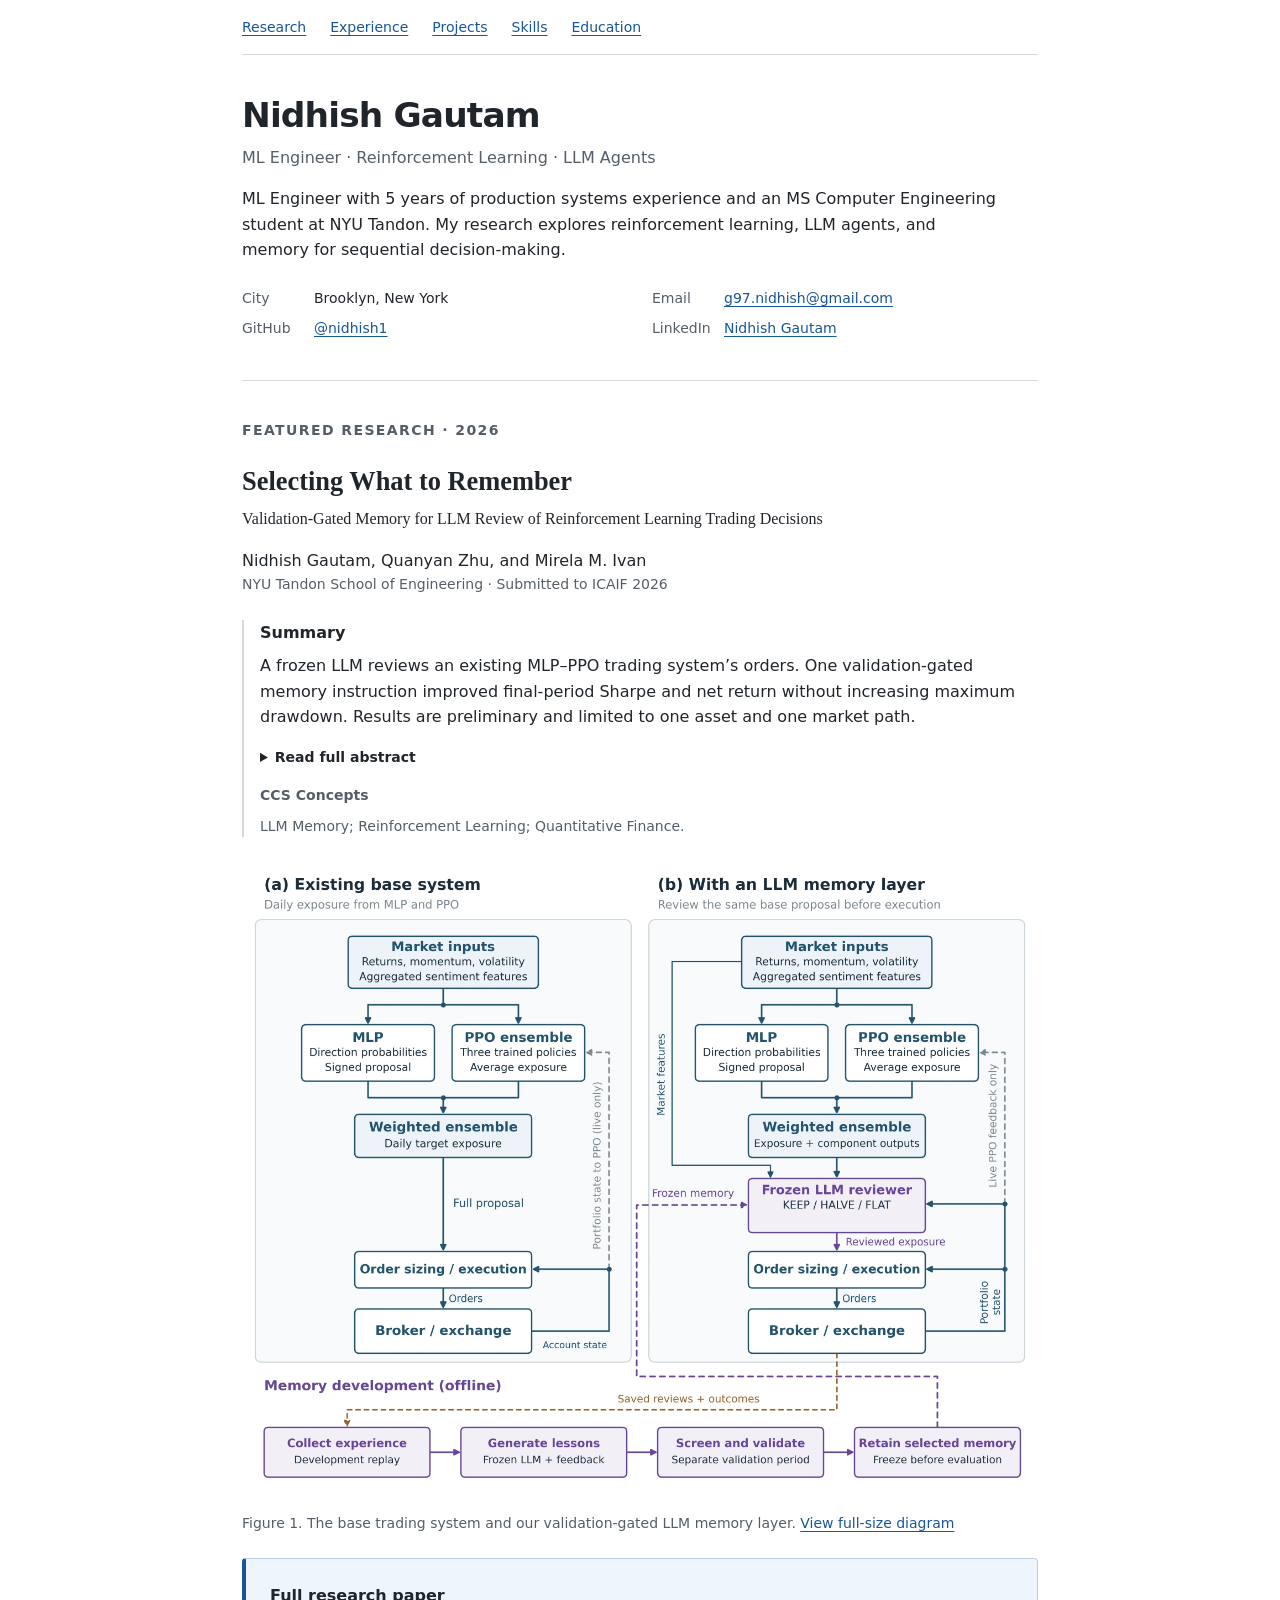
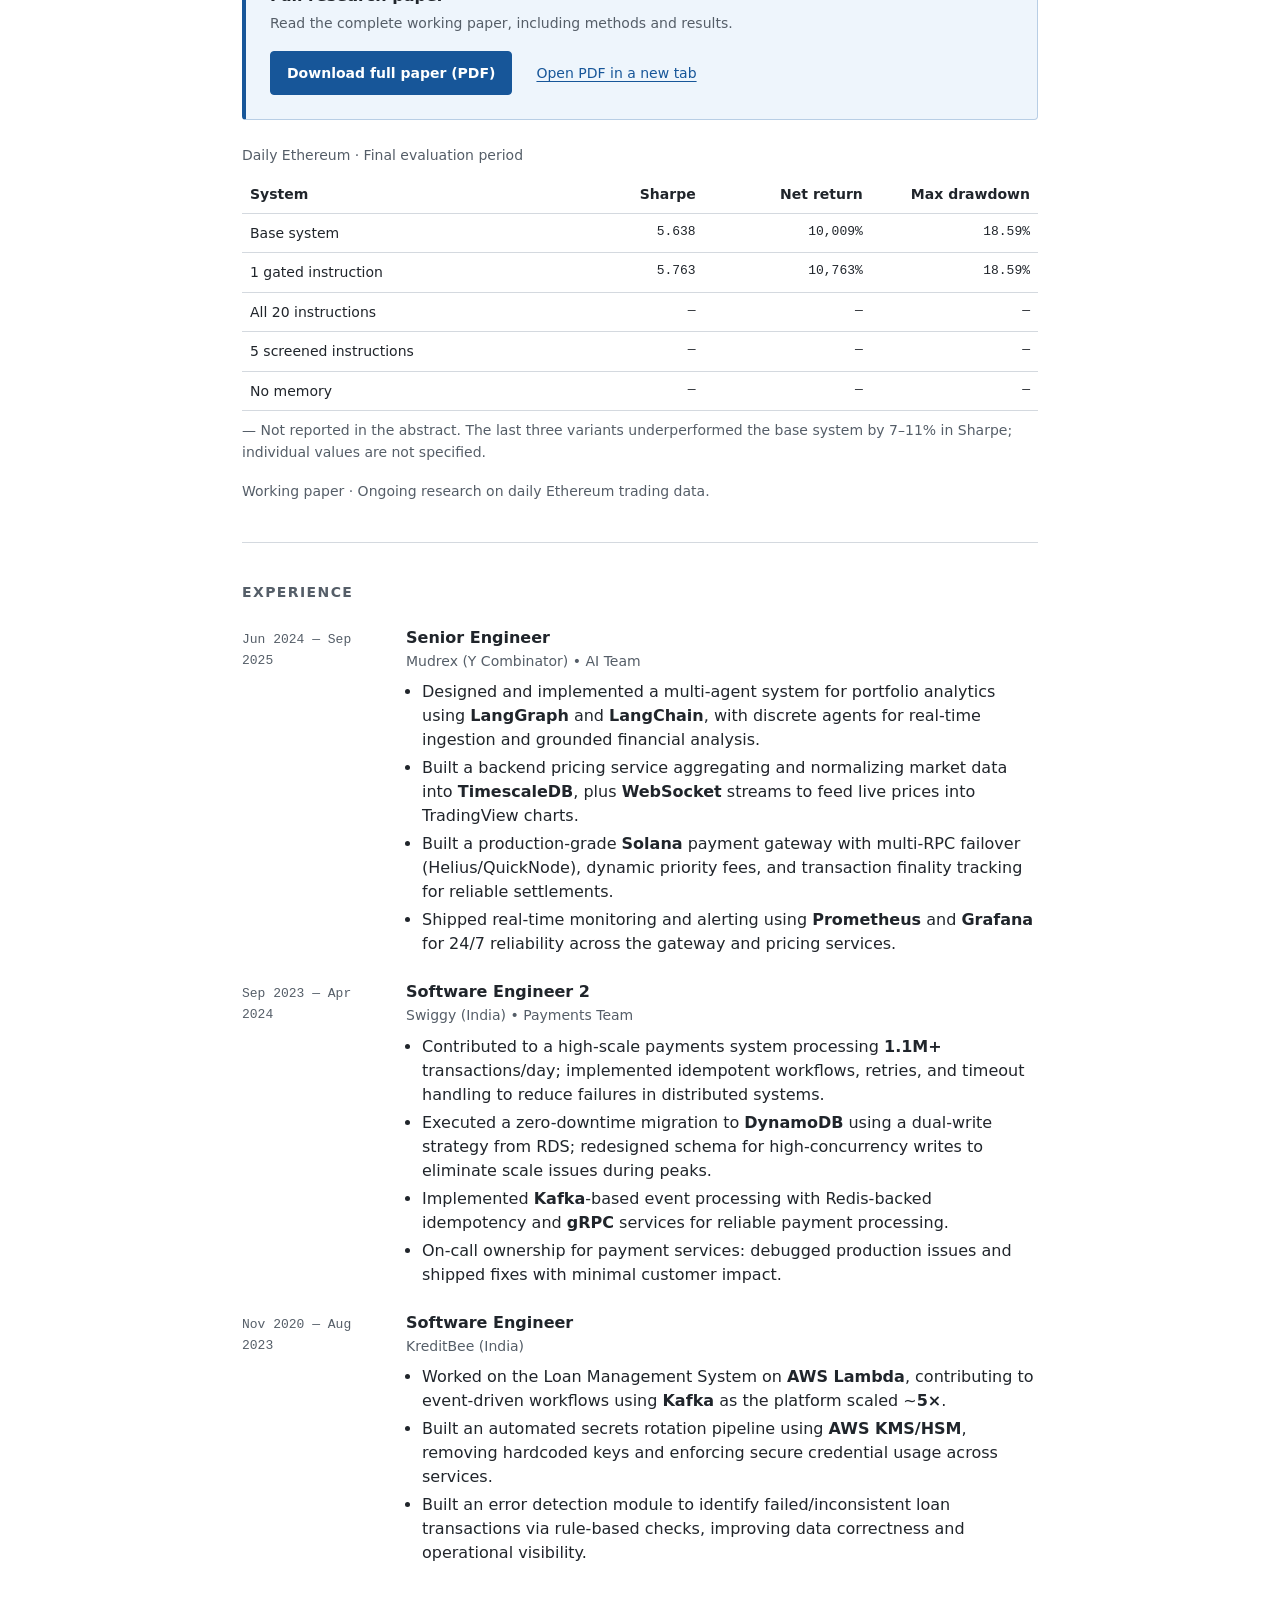
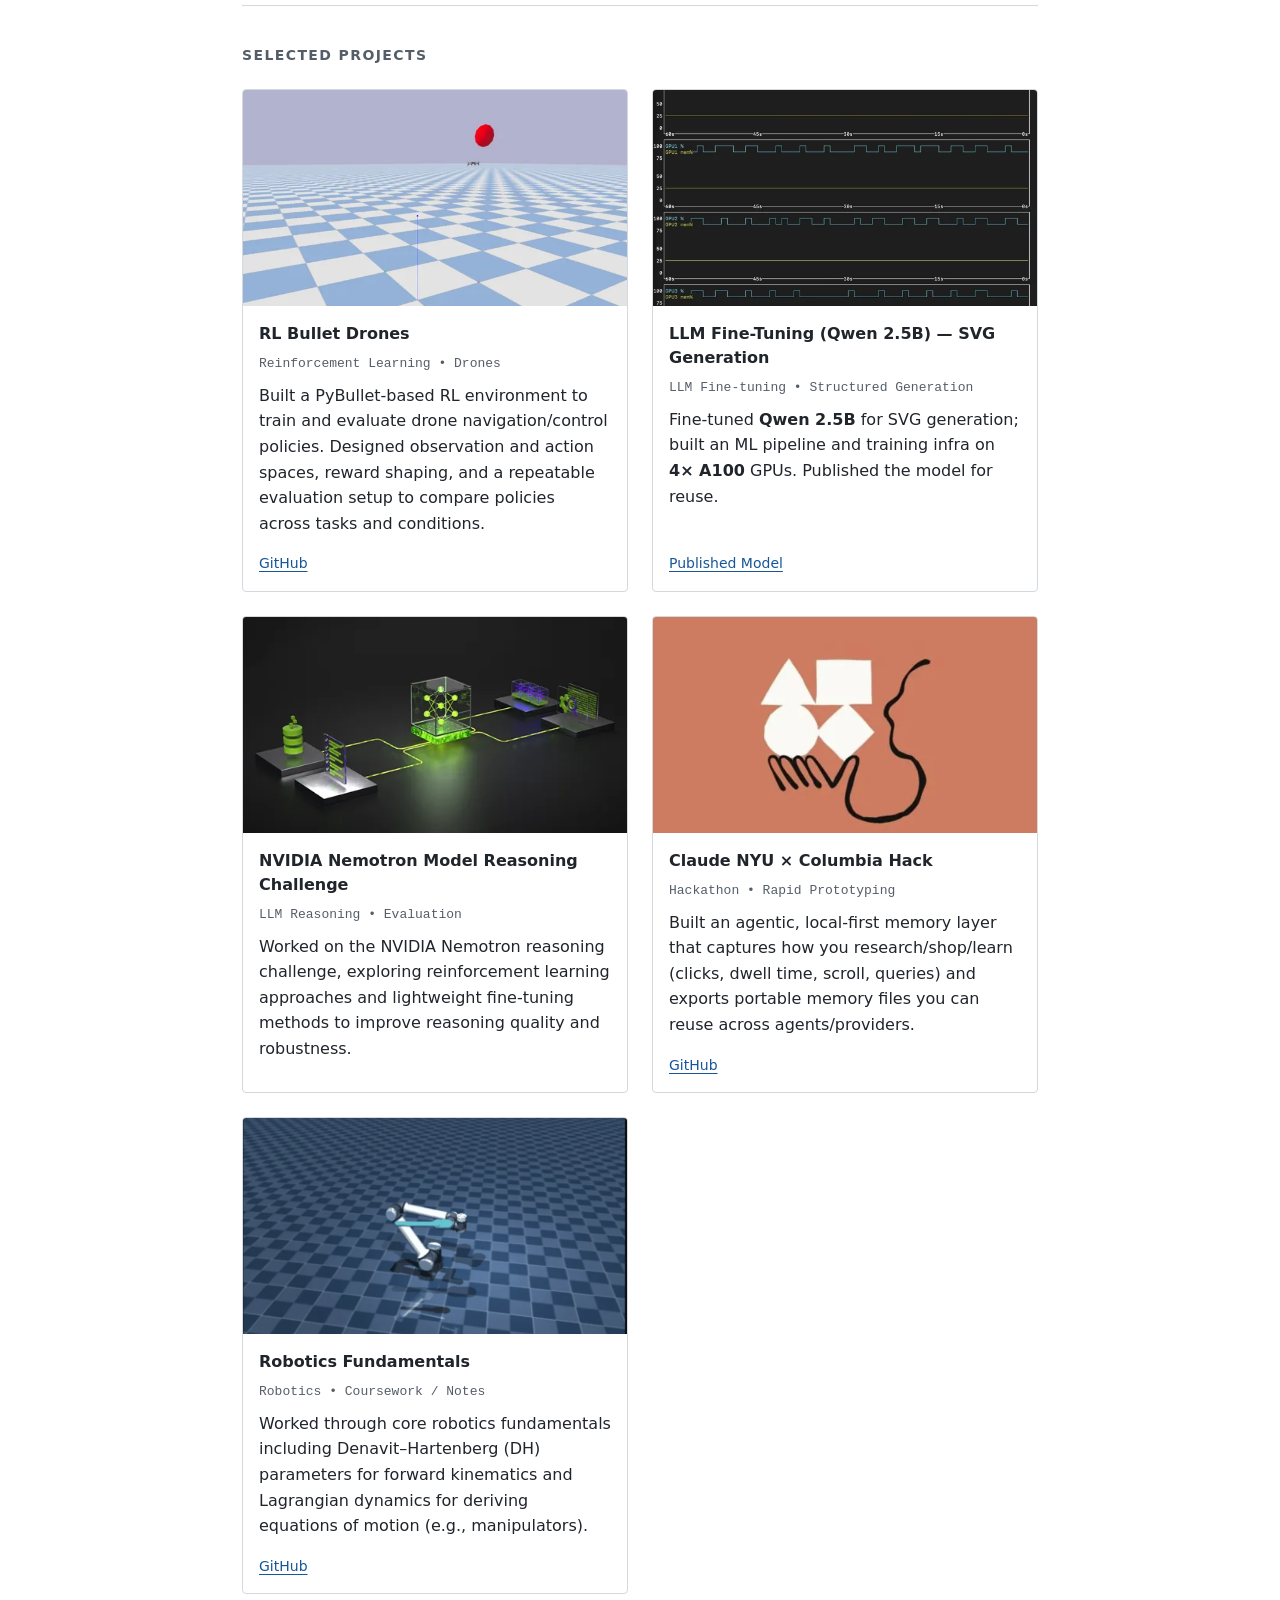
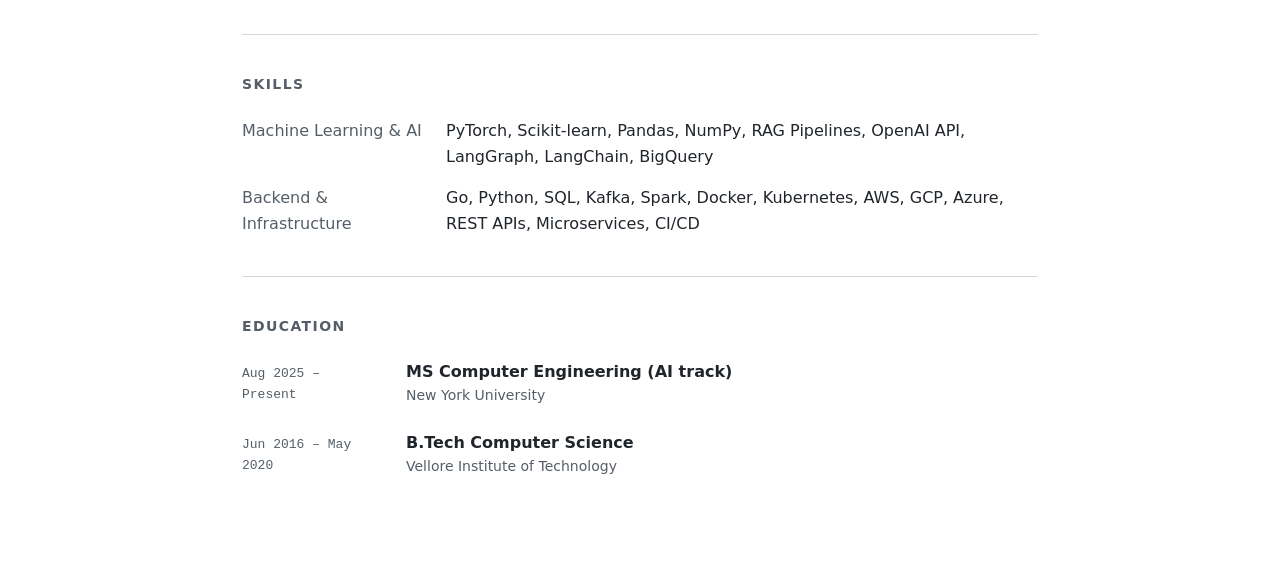
==== commit d658cb3e: "Restore single-column research layout and add ICAIF submission status" ====
--- a/index.html
+++ b/index.html
@@ -6,7 +6,7 @@
 <meta content="width=device-width, initial-scale=1" name="viewport"/>
 <meta content="Nidhish Gautam — ML engineer and NYU researcher working on reinforcement learning, LLM agents, and validation-gated memory for trading." name="description"/>
 <title>Nidhish Gautam — Research &amp; Engineering</title>
-<link href="styles.css?v=20261008-diagram" rel="stylesheet"/></head>
+<link href="styles.css?v=20261008-single-column" rel="stylesheet"/></head>
 <body><a class="skip-link" href="#main">Skip to content</a>
 <div class="wrap">
 <header aria-label="Top navigation" class="topbar" role="banner"><nav aria-label="Main navigation" class="nav">
@@ -23,7 +23,7 @@
         </p>
 <dl class="contact"><div><dt>City</dt><dd>Brooklyn, New York</dd></div><div><dt>Email</dt><dd><a href="mailto:g97.nidhish@gmail.com">g97.nidhish@gmail.com</a></dd></div><div><dt>GitHub</dt><dd><a href="https://github.com/nidhish1">@nidhish1</a></dd></div><div><dt>LinkedIn</dt><dd><a href="https://www.linkedin.com/in/nidhish-g-ba90aa1a3">Nidhish Gautam</a></dd></div></dl>
 </section>
-<section aria-labelledby="research-title" class="research" id="research"><div class="research-overview"><div class="research-copy"><h2 class="section-heading">Featured research · 2026</h2><h3 id="research-title">Selecting What to Remember<span class="research-subtitle">Validation-Gated Memory for LLM Review of Reinforcement Learning Trading Decisions</span></h3><p class="research-authors">Nidhish Gautam, Quanyan Zhu, and Mirela M. Ivan</p><p class="research-affiliation">NYU Tandon School of Engineering · Working paper, 2026</p><div aria-labelledby="abstract-heading" class="paper-abstract">
+<section aria-labelledby="research-title" class="research" id="research"><div class="research-overview"><div class="research-copy"><h2 class="section-heading">Featured research · 2026</h2><h3 id="research-title">Selecting What to Remember<span class="research-subtitle">Validation-Gated Memory for LLM Review of Reinforcement Learning Trading Decisions</span></h3><p class="research-authors">Nidhish Gautam, Quanyan Zhu, and Mirela M. Ivan</p><p class="research-affiliation">NYU Tandon School of Engineering · Submitted to ICAIF 2026</p><div aria-labelledby="abstract-heading" class="paper-abstract">
 <h4 id="abstract-heading">Summary</h4><p>A frozen LLM reviews an existing MLP–PPO trading system’s orders. One validation-gated memory instruction improved final-period Sharpe and net return without increasing maximum drawdown. Results are preliminary and limited to one asset and one market path.</p><details><summary>Read full abstract</summary><p>We ask whether an already-trained reinforcement learning trading system can be improved by placing a frozen large language model (LLM) reviewer in front of its orders, without retraining any component and under a small API budget. The base system pairs a multilayer perceptron (MLP), which classifies the next market move as bearish, neutral, or bullish, with an ensemble of Proximal Policy Optimization (PPO) agents, which propose a continuous exposure; a fixed weighted sum of the two becomes the daily trading proposal. The reviewer sees the market features, the component outputs, the portfolio state, and the cost of each permitted action, and may only keep, halve, or flatten that proposal. Because an LLM does not learn from the outcomes of its own past decisions, we add a memory layer: over a development period we pair each review with its realized outcome, let the LLM reflect on these records to draft reusable review instructions, and then screen the drafts and replay each survivor on a later, disjoint validation period. Only instructions that raise the validation Sharpe ratio without materially increasing drawdown are retained, and the retained memory is frozen for the final evaluation. On daily Ethereum data, with 20M tokens costing merely $4 on DeepSeek Flash V4, a single gate-selected instruction raised the final-period Sharpe ratio from 5.638 to 5.763 (+2.2%) and net return from 10,009% to 10,763%, at an unchanged maximum drawdown of 18.59%. Memory that was not validated hurt: the reviewer with all 20 generated instructions, with the 5 screened instructions, or with no memory at all underperformed the base system by 7–11% in Sharpe ratio. These results come from one asset and one market path and are preliminary.</p></details>
 <div class="ccs-concepts"><h4>CCS Concepts</h4><p>LLM Memory; Reinforcement Learning; Quantitative Finance.</p></div>
 </div></div><figure class="research-figure"><a aria-label="Open research system diagram at full resolution in a new tab" href="assets/research-system.webp" rel="noopener" target="_blank"><img alt="Comparison of the original MLP–PPO trading system with the proposed frozen LLM reviewer. An offline pipeline collects experience, generates lessons, validates them, and retains selected memory for review decisions." height="2300" src="assets/research-system.webp" width="2880"/></a><figcaption>Figure 1. The base trading system and our validation-gated LLM memory layer. <a href="assets/research-system.webp" rel="noopener" target="_blank">View full-size diagram</a></figcaption></figure></div>
--- a/styles.css
+++ b/styles.css
@@ -88,13 +88,11 @@
 .paper-open { font-size: .875rem; }
 @media (max-width: 600px) { .paper-download { padding: var(--s3); } .paper-actions { align-items: stretch; flex-direction: column; gap: var(--s3); } .paper-open { text-align: center; } }
 
-.research-overview { display: grid; grid-template-columns: minmax(0, .9fr) minmax(0, 1.1fr); gap: var(--s5); align-items: start; }
+.research-overview { display: grid; grid-template-columns: minmax(0, 1fr); gap: var(--s4); align-items: start; }
 .research-copy { min-width: 0; }
 .research-figure { margin: 0; min-width: 0; }
 .research-figure img { display: block; width: 100%; height: auto; }
 .research-figure>a { display: block; }
 .research-figure figcaption { margin-top: var(--s3); font-size: .875rem; line-height: 1.5; color: var(--muted); }
 .research-figure figcaption a { display: inline-block; }
-@media (min-width: 1100px) { #research { width: min(1160px, calc(100vw - 64px)); position: relative; left: 50%; transform: translateX(-50%); } }
-@media (max-width: 1099px) { .research-overview { grid-template-columns: 1fr; gap: var(--s4); } }
 @media print { #research { width: auto; position: static; transform: none; } .research-overview { grid-template-columns: 1fr; } }
